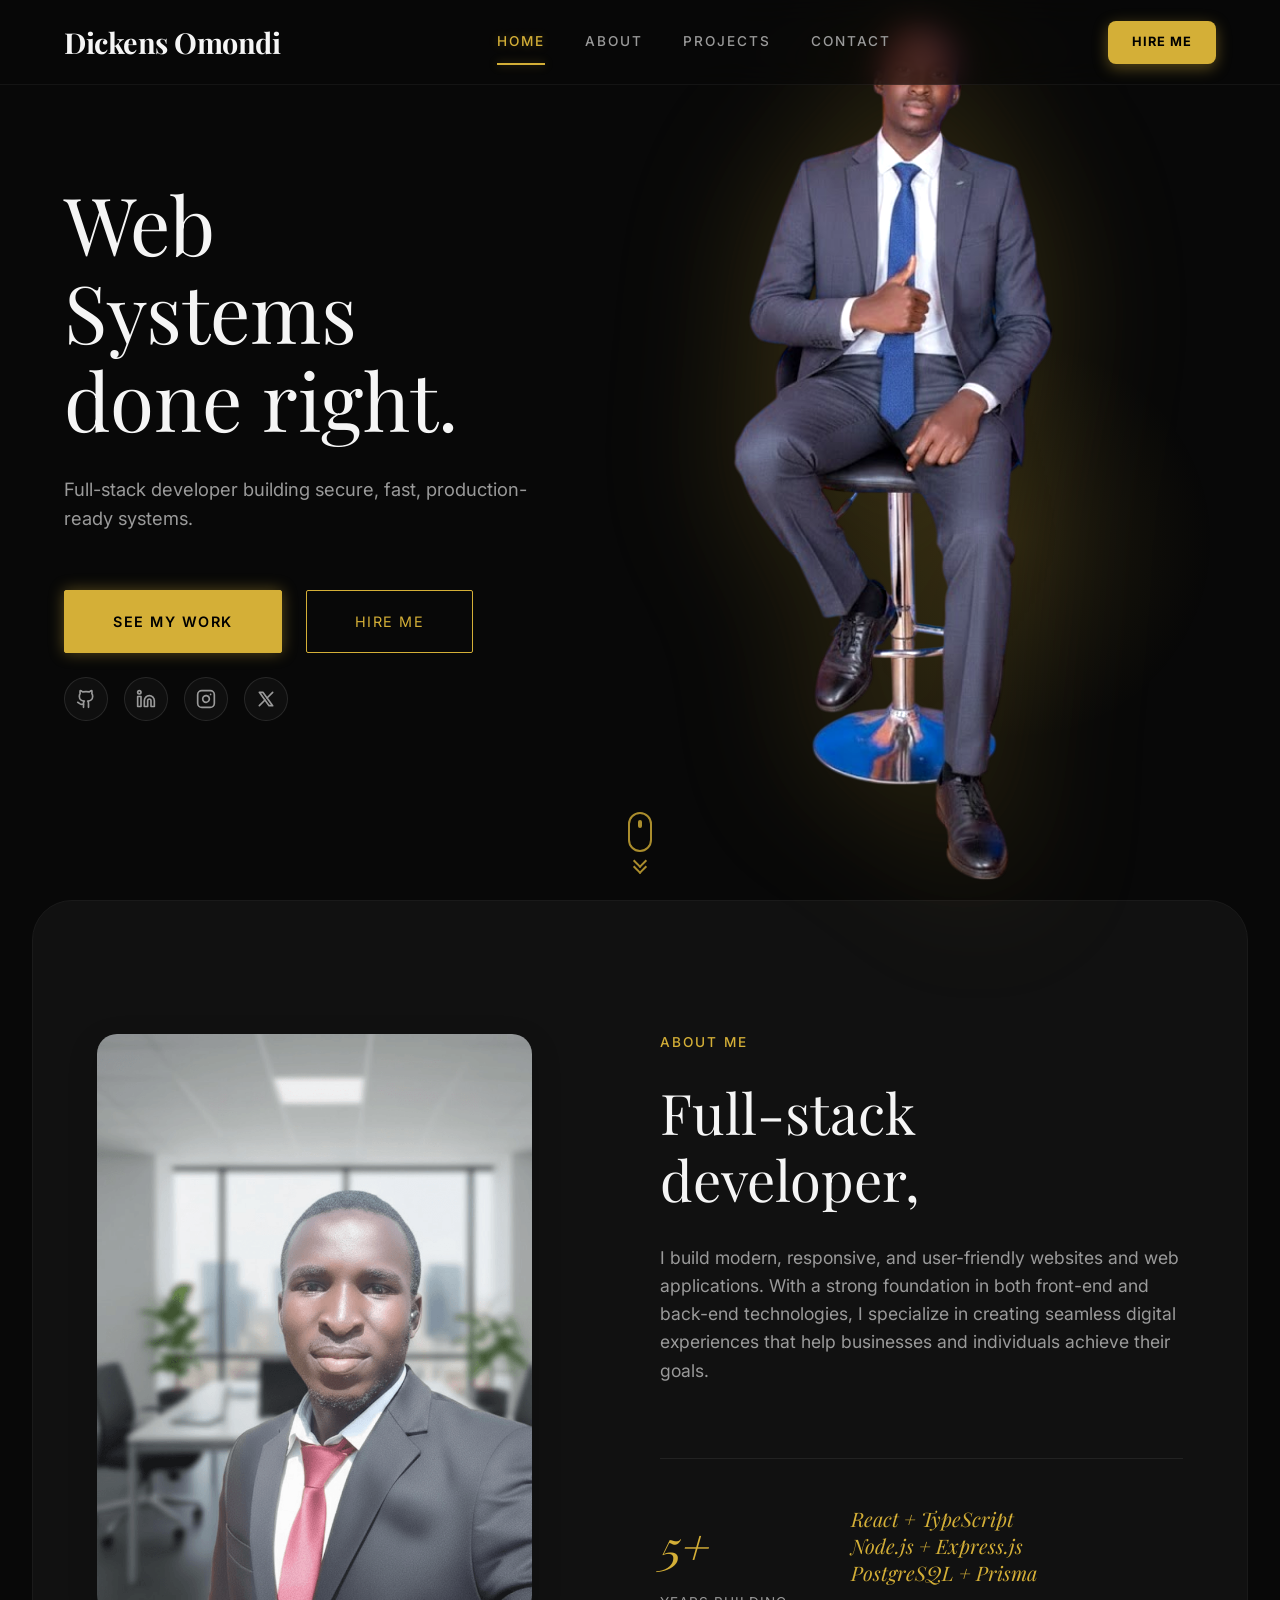
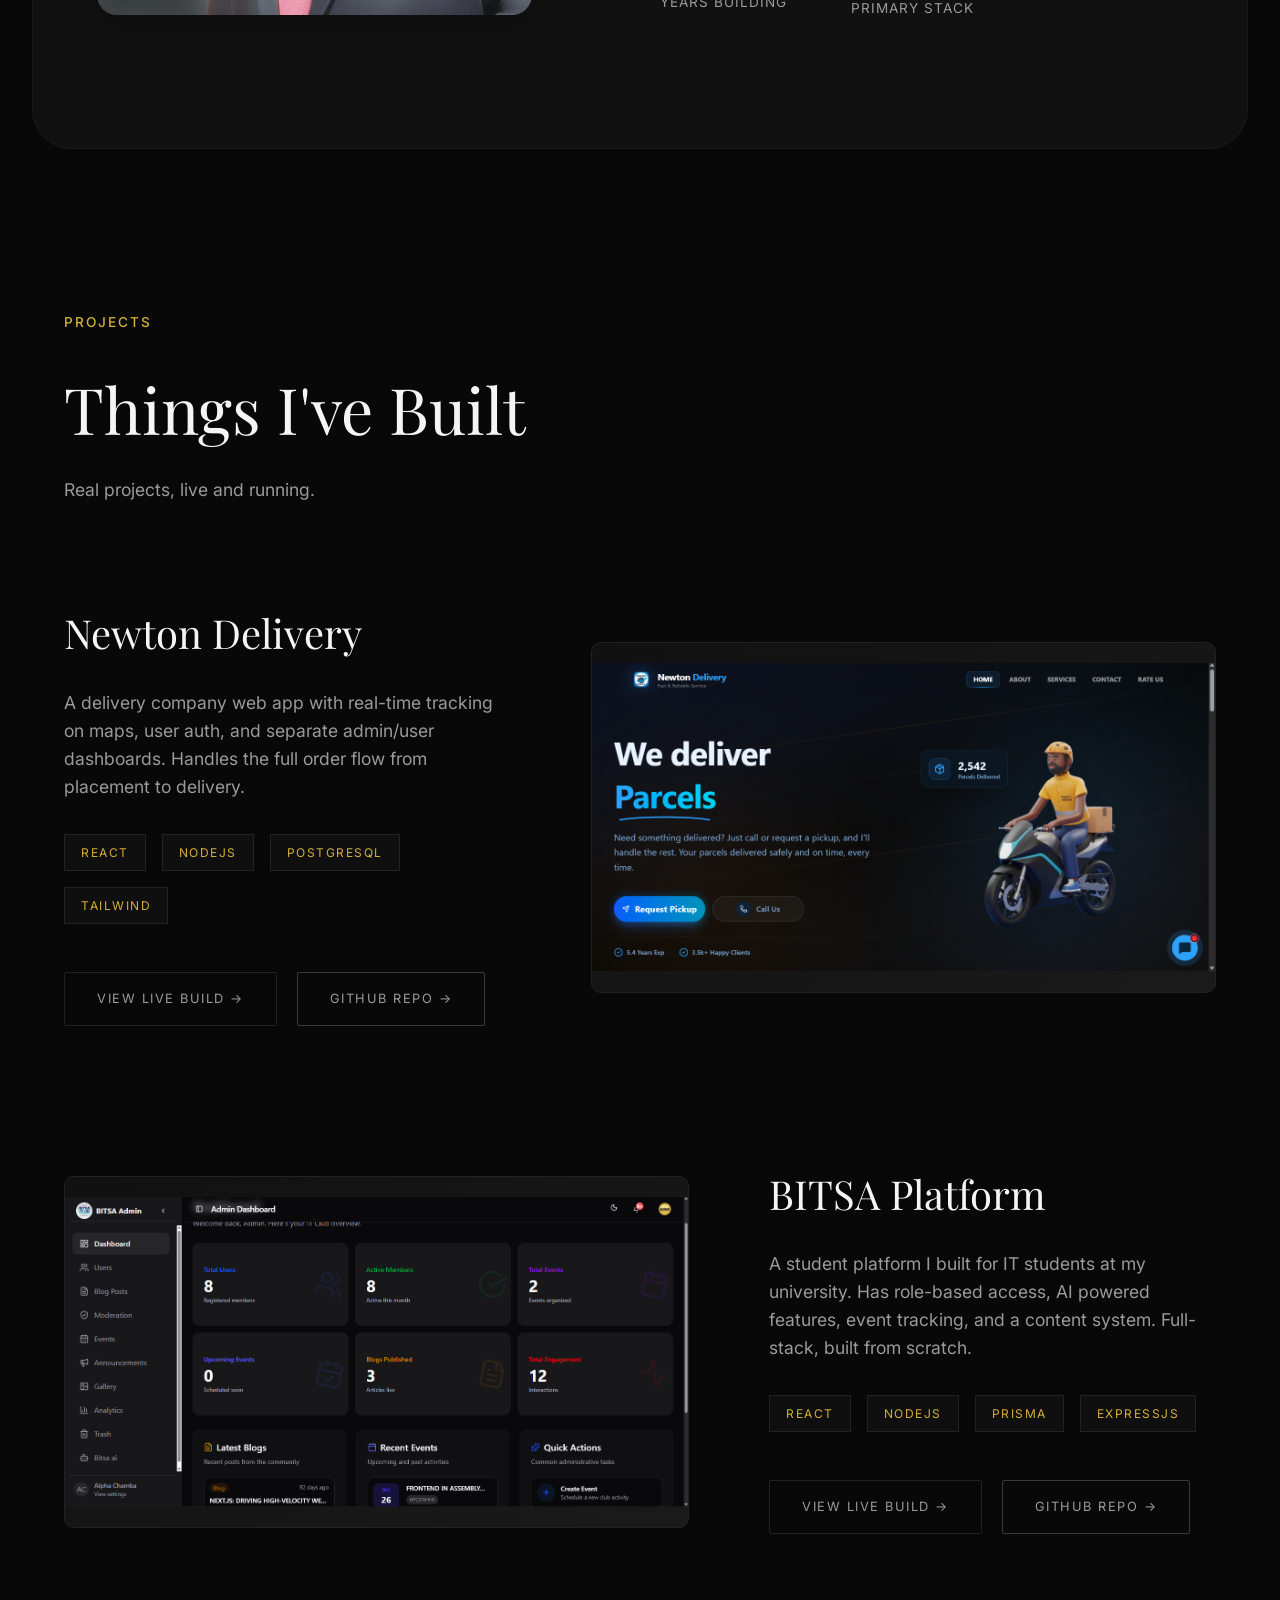
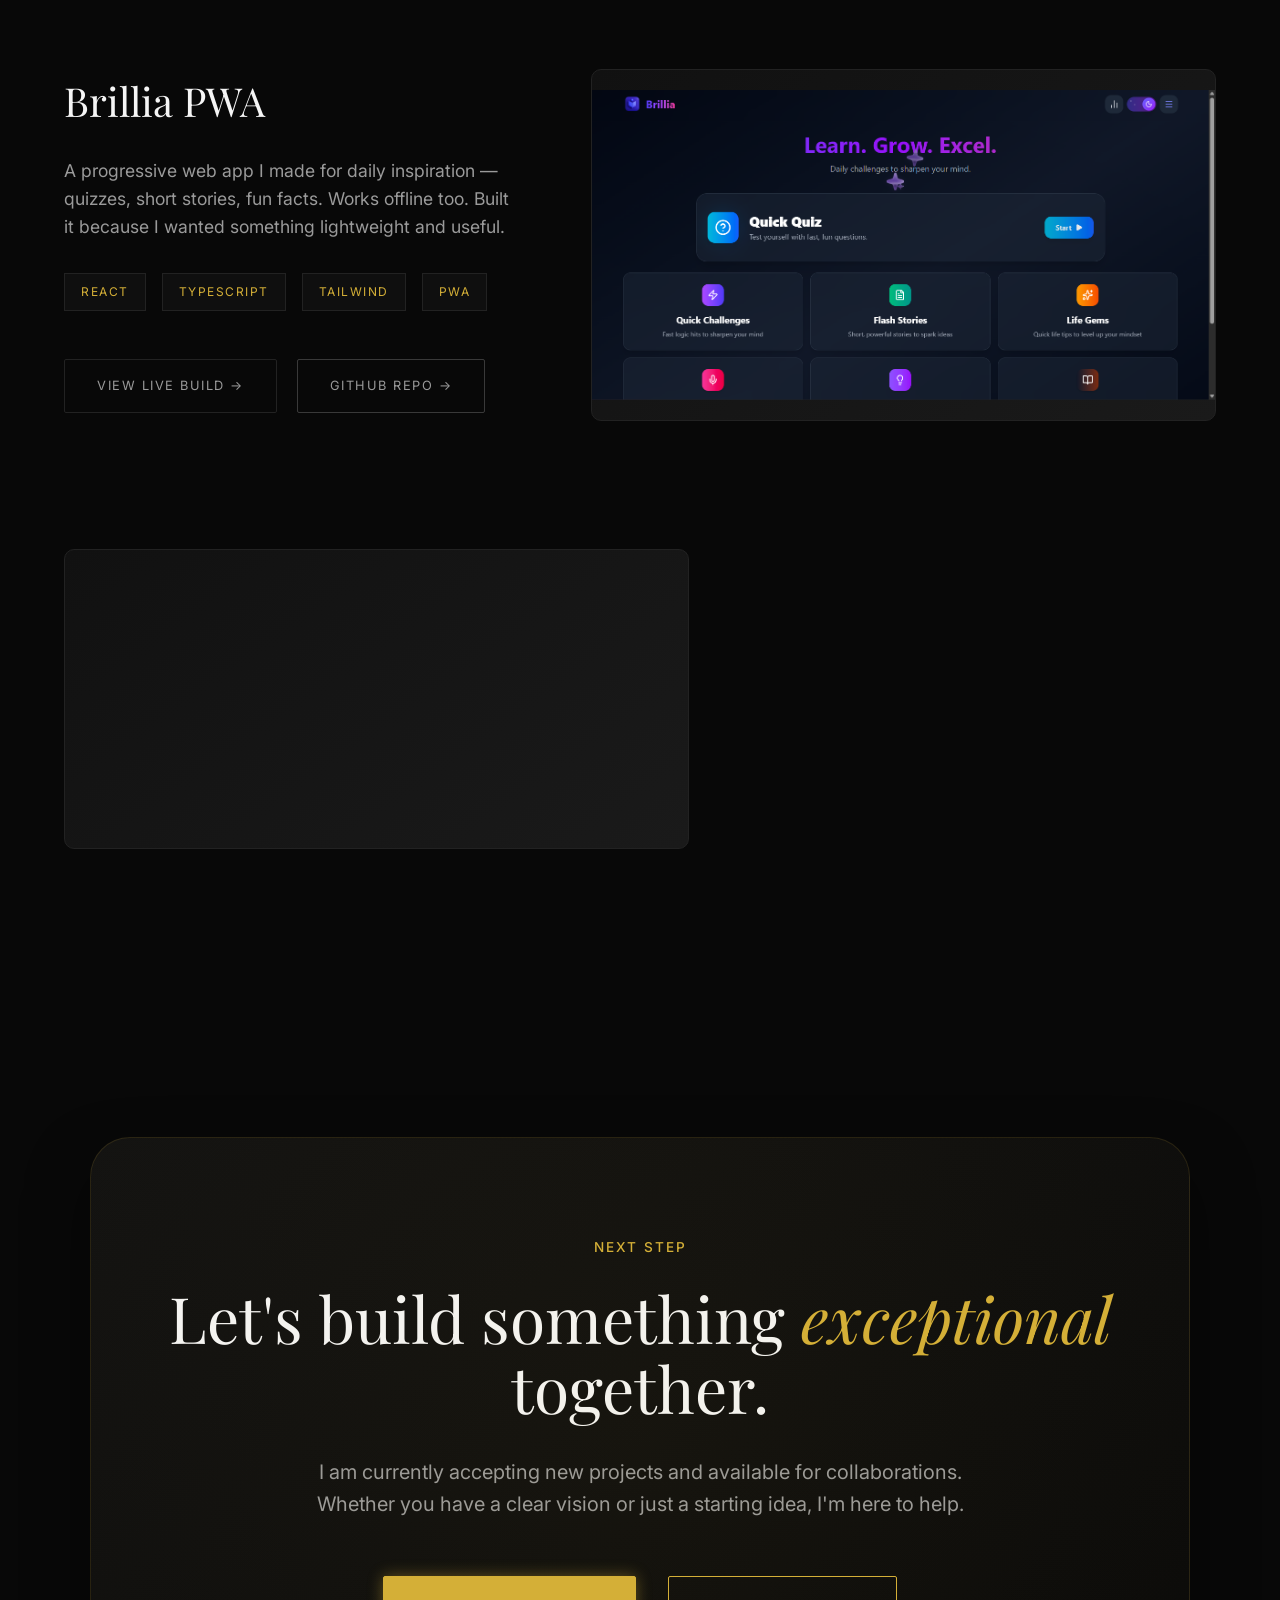
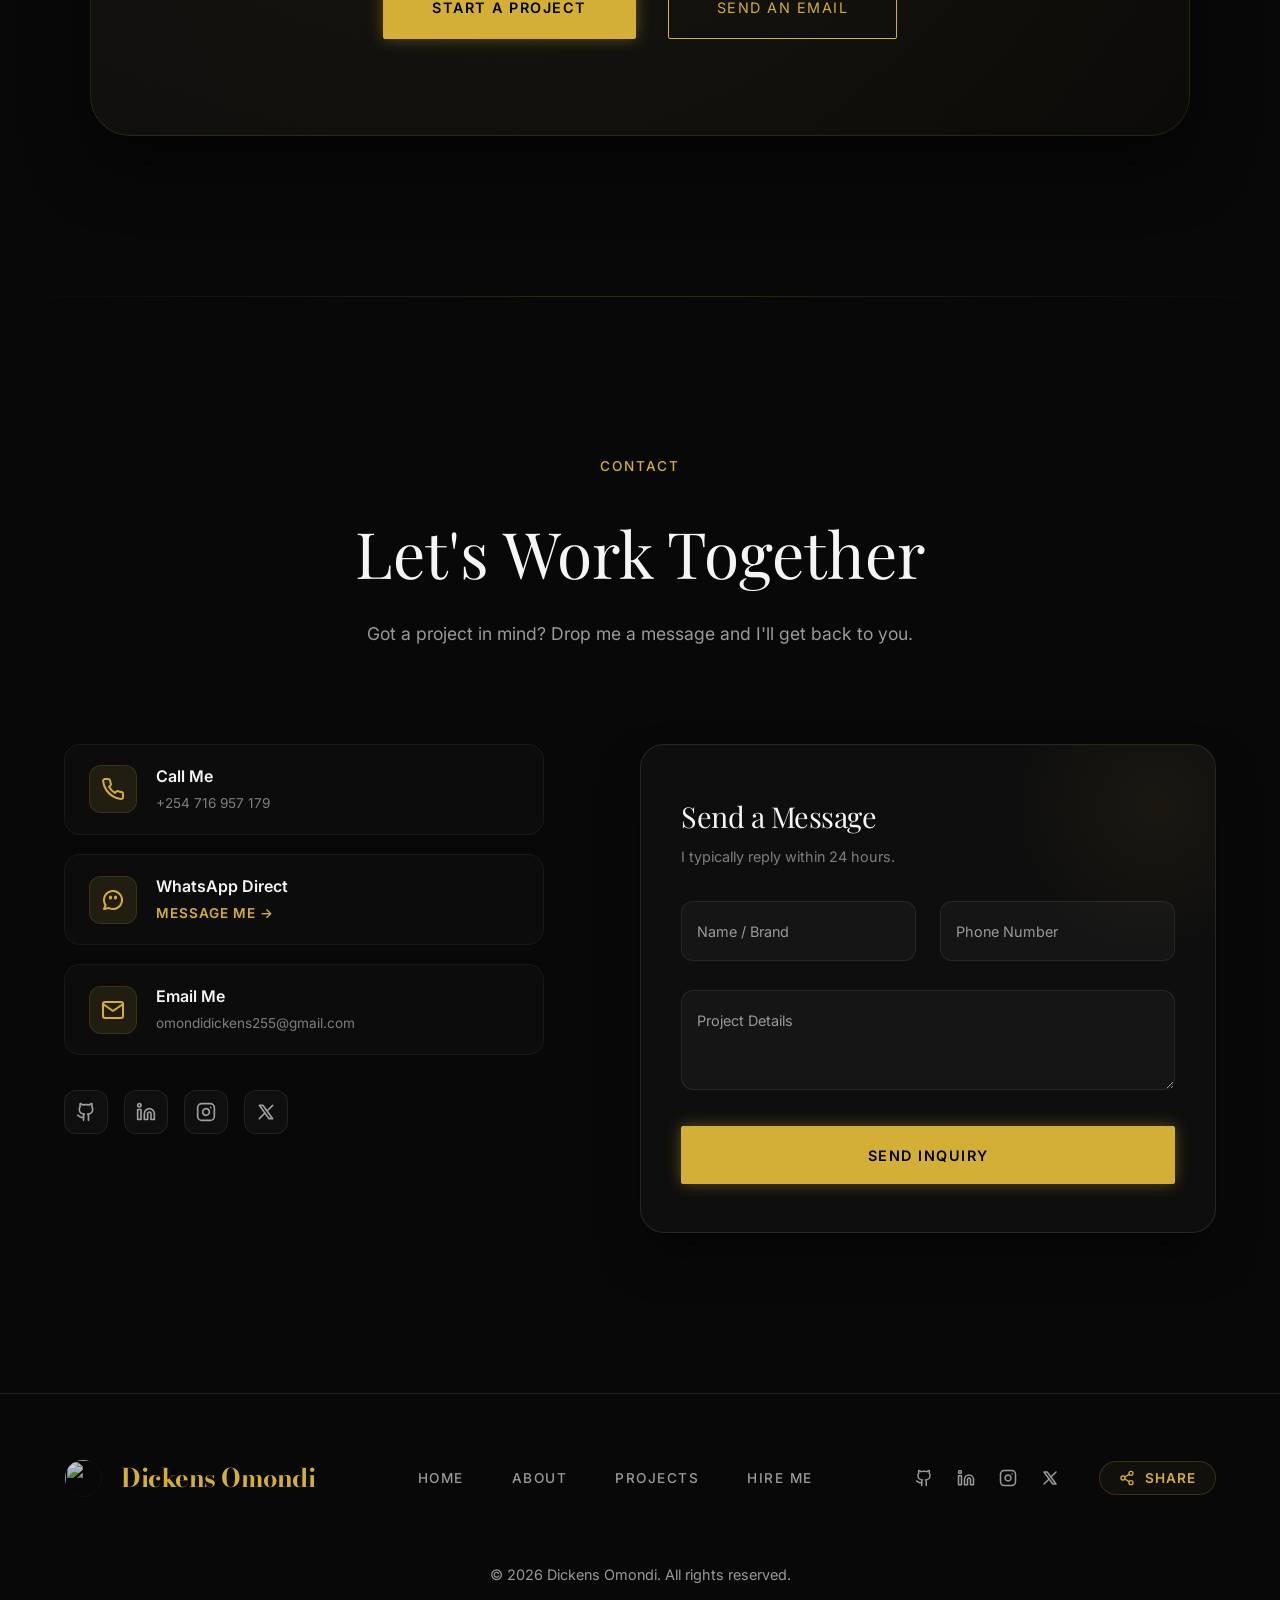
==== index.html @ 7a926ff2 "feat: add loading state and configurable duration to toast notification system" ====
<!doctype html>
<html lang="en">
  <head>
    <meta charset="UTF-8" />
    <link rel="icon" type="image/png" href="images/logo.png" />
    <meta name="theme-color" content="#D4AF37" />
    <meta name="apple-mobile-web-app-status-bar-style" content="#D4AF37" />
    <meta name="viewport" content="width=device-width, initial-scale=1.0" />
    <title>Dickens Omondi | Web Developer</title>

    <!-- Favicon -->
    <link rel="icon" href="images/logo.png" sizes="32x32" type="image/png" />
    <link rel="icon" href="images/logo.png" sizes="16x16" type="image/png" />

    <!-- Apple Touch Icon -->
    <link rel="apple-touch-icon" href="images/logo.png" />

    <!-- Open Graph (Facebook, LinkedIn, etc.) -->
    <meta property="og:title" content="Dickens Omondi – Full-Stack Developer" />
    <meta
      property="og:description"
      content="Building fast, scalable web apps and e-commerce platforms."
    />
    <meta
      property="og:image"
      content="https://dikie.vercel.app/images/logo.png"
    />
    <meta property="og:type" content="website" />
    <meta property="og:url" content="https://dikie.vercel.app/" />

    <!-- Twitter Card -->
    <meta name="twitter:card" content="summary_large_image" />
    <meta
      name="twitter:title"
      content="Dickens Omondi – Full-Stack Developer"
    />
    <meta
      name="twitter:description"
      content="Building fast, scalable web apps and e-commerce platforms."
    />
    <meta
      name="twitter:image"
      content="https://dikie.vercel.app/images/logo.png"
    />

    <!-- Premium Fonts -->
    <link rel="preconnect" href="https://fonts.googleapis.com" />
    <link rel="preconnect" href="https://fonts.gstatic.com" crossorigin />
    <link
      href="https://fonts.googleapis.com/css2?family=Inter:wght@300;400;500;600&family=Playfair+Display:ital,wght@0,400;0,600;0,700;1,400&family=Bodoni+Moda:ital,wght@0,400;0,700;1,400&display=swap"
      rel="stylesheet"
    />

    <link rel="stylesheet" href="styles.css" />
  </head>

  <body>
    <header class="header fade-in">
      <a href="#home" class="logo">Dickens Omondi</a>

      <nav class="navbar">
        <a href="#home" class="active">Home</a>
        <a href="#about">About</a>
        <a href="#works">Projects</a>

        <a href="#contact">Contact</a>
      </nav>

      <div class="header-actions">
        <a href="#contact" class="btn-nav">Hire Me</a>
        <div id="menu-icon" class="menu-icon">
          <span></span>
          <span></span>
        </div>
      </div>
    </header>

    <section class="home" id="home">
      <div class="home-content">
        <!-- <p class="subtitle fade-in">Dickens Omondi</p> -->
        <h1 class="fade-in delay-1">
          Web <br />
          Systems done right.
        </h1>
        <p class="description fade-in delay-2">
          Full-stack developer building secure, fast, production-ready systems.
        </p>
        <div class="btn-group fade-in delay-3">
          <a href="#works" class="btn btn-primary">See My Work</a>
          <a href="#contact" class="btn btn-outline">Hire Me</a>
        </div>

        <div class="social-links-hero fade-in delay-3">
          <a target="_blank" href="https://github.com/dikie001" aria-label="GitHub">
            <svg width="20" height="20" viewBox="0 0 24 24" fill="none" stroke="currentColor" stroke-width="2" stroke-linecap="round" stroke-linejoin="round"><path d="M15 22v-4a4.8 4.8 0 0 0-1-3.5c3 0 6-2 6-5.5.08-1.25-.27-2.48-1-3.5.28-1.15.28-2.35 0-3.5 0 0-1 0-3 1.5-2.64-.5-5.36-.5-8 0C6 2 5 2 5 2c-.3 1.15-.3 2.35 0 3.5A5.403 5.403 0 0 0 4 9c0 3.5 3 5.5 6 5.5-.39.49-.68 1.05-.85 1.65-.17.6-.22 1.23-.15 1.85v4"/><path d="M9 18c-4.51 2-5-2-7-2"/></svg>
          </a>
          <a target="_blank" href="https://www.linkedin.com/in/dickens-omondi-3a286b261" aria-label="LinkedIn">
            <svg width="20" height="20" viewBox="0 0 24 24" fill="none" stroke="currentColor" stroke-width="2" stroke-linecap="round" stroke-linejoin="round"><path d="M16 8a6 6 0 0 1 6 6v7h-4v-7a2 2 0 0 0-2-2 2 2 0 0 0-2 2v7h-4v-7a6 6 0 0 1 6-6z"/><rect width="4" height="12" x="2" y="9"/><circle cx="4" cy="4" r="2"/></svg>
          </a>
          <a target="_blank" href="https://www.instagram.com/dikie.255?igsh=YzljYTk1ODg3Zg==" aria-label="Instagram">
            <svg width="20" height="20" viewBox="0 0 24 24" fill="none" stroke="currentColor" stroke-width="2" stroke-linecap="round" stroke-linejoin="round"><rect width="20" height="20" x="2" y="2" rx="5" ry="5"/><path d="M16 11.37A4 4 0 1 1 12.63 8 4 4 0 0 1 16 11.37z"/><line x1="17.5" x2="17.51" y1="6.5" y2="6.5"/></svg>
          </a>
          <a target="_blank" href="https://x.com/Dickens1457?s=09" aria-label="Twitter">
            <svg width="20" height="20" viewBox="0 0 24 24" fill="none" stroke="currentColor" stroke-width="2" stroke-linecap="round" stroke-linejoin="round"><path d="M4 4l11.733 16h4.267l-11.733-16z"/><path d="M4 20l6.768-6.768m2.46-2.46L20 4"/></svg>
          </a>
        </div>
      </div>
      <div class="home-img fade-in delay-2">
        <img src="images/me.png" alt="Dickens Omondi" />
      </div>
      <div class="scroll-indicator" onclick="document.getElementById('about').scrollIntoView({behavior: 'smooth'})">
        <div class="mouse">
          <div class="wheel"></div>
        </div>
        <div class="arrows">
          <span></span>
          <span></span>
        </div>
      </div>
    </section>

    <section class="about" id="about">
      <div class="about-grid">
        <div class="about-img fade-in">
          <img src="images/me2.png" alt="Setup" />
        </div>
        <div class="about-content">
          <span class="section-tag fade-in">About Me</span>
          <h2 class="fade-in delay-1">Full-stack developer,</h2>
          <p class="fade-in delay-2">
            I build modern, responsive, and user-friendly websites and web
            applications. With a strong foundation in both front-end and
            back-end technologies, I specialize in creating seamless digital
            experiences that help businesses and individuals achieve their
            goals.
          </p>
          <br />
          <!-- <p class="fade-in delay-2">I care about writing clean code, making things look good, and building sites
                    that load fast. Whether it's a simple landing page or a full e-commerce store, I'll make sure it
                    works well on every device.</p> -->
          <div class="stats fade-in delay-3">
            <div class="stat-item">
              <h4>5+</h4>
              <p>Years Building</p>
            </div>
            <div class="stat-item">
              <div class="stack-display">
                <span>React + TypeScript</span>
                <span>Node.js + Express.js</span>
                <span>PostgreSQL + Prisma</span>
              </div>
              <p>Primary Stack</p>
            </div>
          </div>
        </div>
      </div>
    </section>

    <section class="works" id="works">
      <div class="section-header fade-in">
        <span class="section-tag">Projects</span>
        <h2>Things I've Built</h2>
        <p>Real projects, live and running.</p>
      </div>
      <div class="works-container" id="projects-container">
        <!-- Project 3 -->
        <div class="work-card reverse fade-in appear">
          <div class="img-placeholder">
            <a
              href="https://newton-delivery-company.vercel.app/"
              target="_blank"
            >
              <img
                src="images/newton_dashboard.png"
                alt="Newton Delivery Company"
                style="width: 100%; height: 100%; object-fit: contain"
              />
            </a>
          </div>
          <div class="work-info">
            <h3>Newton Delivery</h3>
            <p>
              A delivery company web app with real-time tracking on maps, user
              auth, and separate admin/user dashboards. Handles the full order
              flow from placement to delivery.
            </p>
            <div class="tags">
              <span>React</span>
              <span>NodeJS</span>
              <span>PostgreSQL</span>
              <span>Tailwind</span>
            </div>
            <a
              href="https://newton-delivery-company.vercel.app/"
              target="_blank"
              class="btn btn-outline-small"
              >View Live Build &rarr;</a
            >
            <a
              href="https://github.com/dikie001/newton-delivery-company"
              target="_blank"
              class="btn btn-outline-small"
              style="margin-left: 1rem; border-color: rgba(255, 255, 255, 0.2)"
              >GitHub Repo &rarr;</a
            >
          </div>
        </div>
        <!-- Project 1 -->
        <div class="work-card fade-in appear">
          <div class="img-placeholder">
            <a href="https://bitsa-ueab.vercel.app" target="_blank">
              <img
                src="images/bitsa_dashboard.png"
                alt="BITSA Platform"
                style="width: 100%; height: 100%; object-fit: contain"
              />
            </a>
          </div>
          <div class="work-info">
            <h3>BITSA Platform</h3>
            <p>
              A student platform I built for IT students at my university. Has
              role-based access, AI powered features, event tracking, and a
              content system. Full-stack, built from scratch.
            </p>
            <div class="tags">
              <span>React</span>
              <span>NodeJS</span>
              <span>Prisma</span>
              <span>ExpressJS</span>
            </div>
            <a
              href="https://bitsa-ueab.vercel.app"
              target="_blank"
              class="btn btn-outline-small"
              >View Live Build &rarr;</a
            >
            <a
              href="https://github.com/dikie001/bitsa"
              target="_blank"
              class="btn btn-outline-small"
              style="margin-left: 1rem; border-color: rgba(255, 255, 255, 0.2)"
              >GitHub Repo &rarr;</a
            >
          </div>
        </div>

        <!-- Project 2 -->
        <div class="work-card reverse fade-in appear">
          <div class="img-placeholder">
            <a href="https://brillia-six.vercel.app" target="_blank">
              <img
                src="images/brillia_dashboard.png"
                alt="Brillia PWA App"
                style="width: 100%; height: 100%; object-fit: contain"
              />
            </a>
          </div>
          <div class="work-info">
            <h3>Brillia PWA</h3>
            <p>
              A progressive web app I made for daily inspiration — quizzes,
              short stories, fun facts. Works offline too. Built it because I
              wanted something lightweight and useful.
            </p>
            <div class="tags">
              <span>React</span>
              <span>TypeScript</span>
              <span>Tailwind</span>
              <span>PWA</span>
            </div>
            <a
              href="https://brillia-six.vercel.app"
              target="_blank"
              class="btn btn-outline-small"
              >View Live Build &rarr;</a
            >
            <a
              href="https://github.com/dikie001/Brillia"
              target="_blank"
              class="btn btn-outline-small"
              style="margin-left: 1rem; border-color: rgba(255, 255, 255, 0.2)"
              >GitHub Repo &rarr;</a
            >
          </div>
        </div>

        <!-- Additional dynamic projects will be appended here -->
        <div id="dynamic-projects-container">
          <div class="work-card fade-in appear">
            <div class="img-placeholder skeleton" style="height: 300px;"></div>
            <div class="work-info">
              <div class="skeleton skeleton-text" style="width: 200px; height: 2rem;"></div>
              <div class="skeleton skeleton-text" style="width: 100%; height: 1rem; margin-top: 1rem;"></div>
              <div class="skeleton skeleton-text" style="width: 90%; height: 1rem;"></div>
              <div class="tags" style="margin-top: 1.5rem;">
                <div class="skeleton" style="width: 60px; height: 24px; border-radius: 12px; display: inline-block;"></div>
                <div class="skeleton" style="width: 80px; height: 24px; border-radius: 12px; display: inline-block; margin-left: 0.5rem;"></div>
              </div>
            </div>
          </div>
        </div>
      </div>
    </section>

    <!-- Firebase Integration Script -->
    <script type="module">
      import { db } from "./firebase-config.js";
      import {
        collection,
        getDocs,
        getDoc,
        query,
        orderBy,
        addDoc,
        doc,
        setDoc,
        serverTimestamp,
        increment
      } from "https://www.gstatic.com/firebasejs/10.8.0/firebase-firestore.js";

      // --- TRACKING LOGIC ---
      async function trackVisit() {
        try {
          // Only track on the home page as requested
          const path = window.location.pathname;
          const isHomePage = path === "/" || path === "/index.html" || path === "";
                             
          if (!isHomePage) return;

          const referrer = document.referrer || "Direct";
          const source = referrer.includes("facebook.com") ? "Facebook" : 
                         referrer.includes("t.co") || referrer.includes("twitter.com") ? "Twitter" :
                         referrer.includes("linkedin.com") ? "LinkedIn" :
                         referrer.includes("instagram.com") ? "Instagram" : "Other/Direct";

          let ip = "";
          let locData = {};

          // Multiple IP services for robustness
          const ipServices = [
            "https://ipapi.co/json/",
            "https://api.ipify.org?format=json",
            "https://ipinfo.io/json"
          ];

          for (const service of ipServices) {
            try {
              const resp = await fetch(service);
              if (resp.ok) {
                const data = await resp.json();
                ip = data.ip || data.query || data.ip_address;
                if (ip) {
                  locData = data;
                  break;
                }
              }
            } catch (e) {}
          }

          if (!ip) {
            console.error("Could not determine IP address. Tracking aborted.");
            return;
          }

          const visitorRef = doc(db, "visitors", ip.replace(/\./g, '_')); 
          
          // Log to unique visitors collection only (no page-level tracking)
          await setDoc(visitorRef, {
            ip: ip,
            lastVisit: serverTimestamp(),
            visitCount: increment(1),
            referrer: referrer,
            source: source,
            country: locData.country_name || locData.country || "Unknown",
            city: locData.city || "Unknown",
            region: locData.region || "Unknown",
            org: locData.org || "Unknown",
            userAgent: navigator.userAgent
          }, { merge: true });

          console.log("Visitor tracking updated.");
        } catch (error) {
          console.error("Tracking failed:", error);
        }
      }

      async function loadExtraProjects() {
        const container = document.getElementById("dynamic-projects-container");
        try {
          const q = query(
            collection(db, "projects"),
            orderBy("createdAt", "desc"),
          );
          const querySnapshot = await getDocs(q);

          const originalTitles = [
            "Newton Delivery",
            "BITSA Platform",
            "Brillia PWA",
          ];

          let index = 1;
          let hasExtra = false;

          querySnapshot.forEach((doc) => {
            const project = doc.data();
            if (originalTitles.includes(project.title)) return;

            if (!hasExtra) {
              container.innerHTML = "";
              hasExtra = true;
            }

            const isReverse = index % 2 === 0;

            const card = document.createElement("div");
            card.className = `work-card ${isReverse ? "reverse" : ""} fade-in appear`;
            card.innerHTML = `
                        <div class="img-placeholder">
                            <a href="${project.liveLink || "#"}" target="_blank">
                                <img src="${project.image}" alt="${project.title}" style="width: 100%; height: 100%; object-fit: contain;">
                            </a>
                        </div>
                        <div class="work-info">
                            <h3>${project.title}</h3>
                            <p>${project.description}</p>
                            <div class="tags">
                                ${project.tags.map((tag) => `<span>${tag}</span>`).join("")}
                            </div>
                            ${project.liveLink ? `<a href="${project.liveLink}" target="_blank" class="btn btn-outline-small">View Live Build &rarr;</a>` : ""}
                            ${project.githubLink ? `<a href="${project.githubLink}" target="_blank" class="btn btn-outline-small" style="margin-left: 1rem; border-color: rgba(255,255,255,0.2);">GitHub Repo &rarr;</a>` : ""}
                        </div>
                    `;
            container.appendChild(card);
            index++;
          });

          if (!hasExtra) container.innerHTML = "";
        } catch (error) {
          console.error("Error loading extra projects:", error);
          container.innerHTML = "";
        }
      }

      async function applySiteSettings() {
        try {
          const siteDoc = await getDoc(doc(db, 'config', 'site'));
          if (siteDoc.exists()) {
            const data = siteDoc.data();
            
            if (data.title) {
                document.title = data.title;
                const ogTitle = document.querySelector('meta[property="og:title"]');
                if (ogTitle) ogTitle.content = data.title;
            }
            if (data.description) {
                const metaDesc = document.querySelector('meta[name="description"]');
                if (metaDesc) metaDesc.content = data.description;
                const ogDesc = document.querySelector('meta[property="og:description"]');
                if (ogDesc) ogDesc.content = data.description;
            }

            if (data.phone) {
                const phoneLinks = document.querySelectorAll('a[href^="tel:"], a[href^="https://wa.me/"]');
                phoneLinks.forEach(link => {
                    if (link.href.startsWith('tel:')) link.href = `tel:${data.phone}`;
                    if (link.href.startsWith('https://wa.me/')) link.href = `https://wa.me/${data.phone.replace(/\+/g, '')}`;
                    const p = link.querySelector('p');
                    if (p && !p.classList.contains('inline-link')) p.textContent = data.phone;
                });
            }

            if (data.email) {
                const emailLinks = document.querySelectorAll('a[href^="mailto:"]');
                emailLinks.forEach(link => {
                    link.href = `mailto:${data.email}`;
                    const p = link.querySelector('p');
                    if (p) p.textContent = data.email;
                });
            }

            if (data.github) document.querySelectorAll('a[aria-label="GitHub"], a.logo[href*="github.com"]').forEach(a => a.href = data.github);
            if (data.linkedin) document.querySelectorAll('a[aria-label="LinkedIn"]').forEach(a => a.href = data.linkedin);
            if (data.instagram) document.querySelectorAll('a[aria-label="Instagram"]').forEach(a => a.href = data.instagram);
            if (data.twitter) document.querySelectorAll('a[aria-label="Twitter"]').forEach(a => a.href = data.twitter);
          }
        } catch (e) {
          console.error("Error applying site settings:", e);
        }
      }

      document.addEventListener("DOMContentLoaded", () => {
        applySiteSettings();
        loadExtraProjects();
        trackVisit();
      });
    </script>

    <section class="cta-section" id="cta">
      <div class="cta-container fade-in">
        <div class="cta-content">
          <span class="section-tag">Next Step</span>
          <h2>Let's build something <span class="italic-accent">exceptional</span> together.</h2>
          <p>I am currently accepting new projects and available for collaborations. Whether you have a clear vision or just a starting idea, I'm here to help.</p>
          <div class="cta-actions">
            <a href="#contact" class="btn btn-primary">Start a Project</a>
            <a href="mailto:omondidickens255@gmail.com" class="btn btn-outline">Send an Email</a>
          </div>
        </div>
      </div>
    </section>

    <section class="contact" id="contact">
      <div class="section-header text-center fade-in">
        <span class="section-tag">Contact</span>
        <h2>Let's Work Together</h2>
        <p>
          Got a project in mind? Drop me a message and I'll get back to you.
        </p>
      </div>

      <div class="contact-wrapper">
        <div class="contact-info fade-in delay-1">
          <a href="tel:+254716957179" class="contact-card">
            <div class="icon-box">
              <svg width="24" height="24" viewBox="0 0 24 24" fill="none" stroke="currentColor" stroke-width="2" stroke-linecap="round" stroke-linejoin="round" class="contact-icon"><path d="M22 16.92v3a2 2 0 0 1-2.18 2 19.79 19.79 0 0 1-8.63-3.07 19.5 19.5 0 0 1-6-6 19.79 19.79 0 0 1-3.07-8.67A2 2 0 0 1 4.11 2h3a2 2 0 0 1 2 1.72 12.84 12.84 0 0 0 .7 2.81 2 2 0 0 1-.45 2.11L8.09 9.91a16 16 0 0 0 6 6l1.27-1.27a2 2 0 0 1 2.11-.45 12.84 12.84 0 0 0 2.81.7A2 2 0 0 1 22 16.92z"/></svg>
            </div>
            <div>
              <h3>Call Me</h3>
              <p>+254 716 957 179</p>
            </div>
          </a>

          <a href="https://wa.me/254716957179" target="_blank" class="contact-card">
            <div class="icon-box">
              <svg width="24" height="24" viewBox="0 0 24 24" fill="none" stroke="currentColor" stroke-width="2" stroke-linecap="round" stroke-linejoin="round" class="contact-icon"><path d="M3 21l1.65-3.8a9 9 0 1 1 3.4 2.9L3 21"/><path d="M9 10a.5.5 0 0 0 1 0V9a.5.5 0 0 0-1 0v1Z"/><path d="M14 10a.5.5 0 0 0 1 0V9a.5.5 0 0 0-1 0v1Z"/></svg>
            </div>
            <div>
              <h3>WhatsApp Direct</h3>
              <p class="inline-link">Message me &rarr;</p>
            </div>
          </a>

          <a href="mailto:omondidickens255@gmail.com" class="contact-card">
            <div class="icon-box">
              <svg width="24" height="24" viewBox="0 0 24 24" fill="none" stroke="currentColor" stroke-width="2" stroke-linecap="round" stroke-linejoin="round" class="contact-icon"><path d="M4 4h16c1.1 0 2 .9 2 2v12c0 1.1-.9 2-2 2H4c-1.1 0-2-.9-2-2V6c0-1.1.9-2 2-2z"/><polyline points="22,6 12,13 2,6"/></svg>
            </div>
            <div>
              <h3>Email Me</h3>
              <p>omondidickens255@gmail.com</p>
            </div>
          </a>

          <div class="social-grid">
            <a href="https://github.com/dikie001" target="_blank" class="social-icon" aria-label="GitHub">
              <svg width="20" height="20" viewBox="0 0 24 24" fill="none" stroke="currentColor" stroke-width="2" stroke-linecap="round" stroke-linejoin="round"><path d="M15 22v-4a4.8 4.8 0 0 0-1-3.5c3 0 6-2 6-5.5.08-1.25-.27-2.48-1-3.5.28-1.15.28-2.35 0-3.5 0 0-1 0-3 1.5-2.64-.5-5.36-.5-8 0C6 2 5 2 5 2c-.3 1.15-.3 2.35 0 3.5A5.403 5.403 0 0 0 4 9c0 3.5 3 5.5 6 5.5-.39.49-.68 1.05-.85 1.65-.17.6-.22 1.23-.15 1.85v4"/><path d="M9 18c-4.51 2-5-2-7-2"/></svg>
            </a>
            <a href="https://www.linkedin.com/in/dickens-omondi-3a286b261" target="_blank" class="social-icon" aria-label="LinkedIn">
              <svg width="20" height="20" viewBox="0 0 24 24" fill="none" stroke="currentColor" stroke-width="2" stroke-linecap="round" stroke-linejoin="round"><path d="M16 8a6 6 0 0 1 6 6v7h-4v-7a2 2 0 0 0-2-2 2 2 0 0 0-2 2v7h-4v-7a6 6 0 0 1 6-6z"/><rect width="4" height="12" x="2" y="9"/><circle cx="4" cy="4" r="2"/></svg>
            </a>
            <a href="https://www.instagram.com/dikie.255?igsh=YzljYTk1ODg3Zg==" target="_blank" class="social-icon" aria-label="Instagram">
              <svg width="20" height="20" viewBox="0 0 24 24" fill="none" stroke="currentColor" stroke-width="2" stroke-linecap="round" stroke-linejoin="round"><rect width="20" height="20" x="2" y="2" rx="5" ry="5"/><path d="M16 11.37A4 4 0 1 1 12.63 8 4 4 0 0 1 16 11.37z"/><line x1="17.5" x2="17.51" y1="6.5" y2="6.5"/></svg>
            </a>
            <a href="https://x.com/Dickens1457?s=09" target="_blank" class="social-icon" aria-label="Twitter">
              <svg width="20" height="20" viewBox="0 0 24 24" fill="none" stroke="currentColor" stroke-width="2" stroke-linecap="round" stroke-linejoin="round"><path d="M4 4l11.733 16h4.267l-11.733-16z"/><path d="M4 20l6.768-6.768m2.46-2.46L20 4"/></svg>
            </a>
          </div>

        </div>

        <div class="contact-form-container fade-in delay-2">
          <form id="contact-form" class="contact-form">
            <h3>Send a Message</h3>
            <p class="form-subtitle">I typically reply within 24 hours.</p>
            <div class="input-row">
              <div class="input-group">
                <input
                  type="text"
                  id="name"
                  name="name"
                  required
                  placeholder=" "
                />
                <label for="name">Name / Brand</label>
              </div>
              <div class="input-group">
                <input
                  type="tel"
                  id="phone"
                  name="phone"
                  required
                  placeholder=" "
                  pattern="^\+?[0-9]{10,15}$"
                  title="Please enter a valid phone number (e.g., +254712345678)"
                />
                <label for="phone">Phone Number</label>
              </div>
            </div>
            <div class="input-group">
              <textarea
                name="message"
                id="message"
                rows="3"
                required
                placeholder=" "
              ></textarea>
              <label for="message">Project Details</label>
            </div>
            <button type="submit" class="btn btn-primary w-100" id="submit-btn">
              <span class="btn-text">Send Inquiry</span>
              <span class="loader hidden"></span>
            </button>
          </form>
        </div>
      </div>
    </section>



    <!-- Firebase Contact Logic -->
    <script type="module">
      import { db } from "./firebase-config.js";
      import {
        collection,
        addDoc,
      } from "https://www.gstatic.com/firebasejs/10.8.0/firebase-firestore.js";

      const contactForm = document.getElementById("contact-form");
      const submitBtn = document.getElementById("submit-btn");
      const btnText = submitBtn.querySelector(".btn-text");
      const loader = submitBtn.querySelector(".loader");

      // Toast Notification System
      function showToast(title, message, type = 'success', duration = 5000) {
        let container = document.querySelector('.toast-container');
        if (!container) {
          container = document.createElement('div');
          container.className = 'toast-container';
          document.body.appendChild(container);
        }

        const toast = document.createElement('div');
        toast.className = `toast ${type}`;
        
        let iconHtml = '';
        if (type === 'loading') {
          iconHtml = '<div class="toast-spinner"></div>';
        } else {
          const icon = type === 'success' 
            ? '<svg width="24" height="24" viewBox="0 0 24 24" fill="none" stroke="currentColor" stroke-width="2" stroke-linecap="round" stroke-linejoin="round"><polyline points="20 6 9 17 4 12"></polyline></svg>'
            : '<svg width="24" height="24" viewBox="0 0 24 24" fill="none" stroke="currentColor" stroke-width="2" stroke-linecap="round" stroke-linejoin="round"><circle cx="12" cy="12" r="10"></circle><line x1="12" y1="8" x2="12" y2="12"></line><line x1="12" y1="16" x2="12.01" y2="16"></line></svg>';
          iconHtml = icon;
        }

        toast.innerHTML = `
          <div class="toast-icon">${iconHtml}</div>
          <div class="toast-content">
            <div class="toast-title">${title}</div>
            <div class="toast-message">${message}</div>
          </div>
        `;

        container.appendChild(toast);

        const removeToast = () => {
          toast.classList.add('fade-out');
          setTimeout(() => {
            toast.remove();
            if (container.childNodes.length === 0) container.remove();
          }, 500);
        };

        if (duration > 0) {
          setTimeout(removeToast, duration);
        }

        return { remove: removeToast };
      }

      contactForm.addEventListener("submit", async (e) => {
        e.preventDefault();

        // Basic validation check
        if (!contactForm.checkValidity()) {
          showToast("Validation Error", "Please fill in all fields correctly before sending.", "error");
          return;
        }

        // UI Loading state
        btnText.classList.add("hidden");
        loader.classList.remove("hidden");
        submitBtn.disabled = true;

        const sendingToast = showToast("Sending Message", "Connecting to secure server...", "loading", -1);

        const formData = {
          name: String(document.getElementById("name").value.trim()),
          phone: String(document.getElementById("phone").value.trim()),
          message: String(document.getElementById("message").value.trim()),
          createdAt: new Date(),
        };

        // Basic validation already done by HTML5, but let's be explicit
        if (!formData.name || !formData.phone || !formData.message) {
            throw new Error("All fields are required.");
        }

        console.log("Submitting form data to Firestore...", formData);


        try {
          // Attempt to send to Firestore
          await addDoc(collection(db, "messages"), formData);

          // Success state
          sendingToast.remove();
          showToast("Message Sent!", "Thank you! I've received your inquiry and will get back to you within 24 hours.", "success");
          contactForm.reset();



          // Visual reward: temporary glow on form
          const formContainer = contactForm.closest(".contact-form-container");
          formContainer.style.borderColor = "var(--success-color)";
          setTimeout(() => {
            formContainer.style.borderColor = "";
          }, 3000);
        } catch (error) {
          console.error("Firestore Error:", error);

          // Detailed error feedback if possible (but keep it user-friendly)
          let errorText =
            "Oops! Something went wrong on our end. Please try again later.";
          if (error.code === "permission-denied") {
            errorText =
              "Error detected. Please contact me directly via WhatsApp while I fix this!";
          } else if (!navigator.onLine) {
            errorText =
              "No internet connection detected. Please check your network.";
          }

          sendingToast.remove();
          showToast("Delivery Failed", errorText, "error");
        } finally {
          // Restore UI state
          btnText.classList.remove("hidden");
          loader.classList.add("hidden");
          submitBtn.disabled = false;
        }
      });
    </script>

    <footer class="footer fade-in">
      <div class="footer-content">
        <div class="footer-logo-group">
          <div class="admin-avatar-wrapper" onclick="window.location.href='admin/'">
            <img src="https://avatars.githubusercontent.com/u/163810649?v=4" alt="" class="footer-avatar">
          </div>
          <a href="https://github.com/dikie001" target="_blank" class="logo">Dickens Omondi</a>
        </div>
        <div class="footer-links">
          <a href="#home">Home</a>
          <a href="#about">About</a>
          <a href="#works">Projects</a>
          <a href="#contact">Hire Me</a>
        </div>
        <div class="footer-social">
          <a target="_blank" href="https://github.com/dikie001" aria-label="GitHub">
            <svg width="18" height="18" viewBox="0 0 24 24" fill="none" stroke="currentColor" stroke-width="2" stroke-linecap="round" stroke-linejoin="round"><path d="M15 22v-4a4.8 4.8 0 0 0-1-3.5c3 0 6-2 6-5.5.08-1.25-.27-2.48-1-3.5.28-1.15.28-2.35 0-3.5 0 0-1 0-3 1.5-2.64-.5-5.36-.5-8 0C6 2 5 2 5 2c-.3 1.15-.3 2.35 0 3.5A5.403 5.403 0 0 0 4 9c0 3.5 3 5.5 6 5.5-.39.49-.68 1.05-.85 1.65-.17.6-.22 1.23-.15 1.85v4"/><path d="M9 18c-4.51 2-5-2-7-2"/></svg>
          </a>
          <a target="_blank" href="https://www.linkedin.com/in/dickens-omondi-3a286b261" aria-label="LinkedIn">
            <svg width="18" height="18" viewBox="0 0 24 24" fill="none" stroke="currentColor" stroke-width="2" stroke-linecap="round" stroke-linejoin="round"><path d="M16 8a6 6 0 0 1 6 6v7h-4v-7a2 2 0 0 0-2-2 2 2 0 0 0-2 2v7h-4v-7a6 6 0 0 1 6-6z"/><rect width="4" height="12" x="2" y="9"/><circle cx="4" cy="4" r="2"/></svg>
          </a>
          <a target="_blank" href="https://www.instagram.com/dikie.255?igsh=YzljYTk1ODg3Zg==" aria-label="Instagram">
            <svg width="18" height="18" viewBox="0 0 24 24" fill="none" stroke="currentColor" stroke-width="2" stroke-linecap="round" stroke-linejoin="round"><rect width="20" height="20" x="2" y="2" rx="5" ry="5"/><path d="M16 11.37A4 4 0 1 1 12.63 8 4 4 0 0 1 16 11.37z"/><line x1="17.5" x2="17.51" y1="6.5" y2="6.5"/></svg>
          </a>
          <a target="_blank" href="https://x.com/Dickens1457?s=09" aria-label="Twitter">
            <svg width="18" height="18" viewBox="0 0 24 24" fill="none" stroke="currentColor" stroke-width="2" stroke-linecap="round" stroke-linejoin="round"><path d="M4 4l11.733 16h4.267l-11.733-16z"/><path d="M4 20l6.768-6.768m2.46-2.46L20 4"/></svg>
          </a>
          <button id="share-site-btn" class="share-btn-pill" aria-label="Share Website">
            <svg width="16" height="16" viewBox="0 0 24 24" fill="none" stroke="currentColor" stroke-width="2" stroke-linecap="round" stroke-linejoin="round"><circle cx="18" cy="5" r="3"></circle><circle cx="6" cy="12" r="3"></circle><circle cx="18" cy="19" r="3"></circle><line x1="8.59" y1="13.51" x2="15.42" y2="17.49"></line><line x1="15.41" y1="6.51" x2="8.59" y2="10.49"></line></svg>
            <span>Share</span>
          </button>
        </div>
      </div>

      <!-- Share Modal Fallback -->
      <div id="share-modal-overlay" class="share-modal-overlay" onclick="window.closeShareModal()">
        <div class="share-modal" onclick="event.stopPropagation()">
          <div class="share-modal-header">
            <h3>Share Portfolio</h3>
            <button onclick="window.closeShareModal()" style="background:none; border:none; color:var(--text-light); cursor:pointer;">
              <svg width="24" height="24" viewBox="0 0 24 24" fill="none" stroke="currentColor" stroke-width="2" stroke-linecap="round" stroke-linejoin="round"><line x1="18" y1="6" x2="6" y2="18"></line><line x1="6" y1="6" x2="18" y2="18"></line></svg>
            </button>
          </div>
          <div class="share-options">
            <a href="https://wa.me/?text=Check out Dickens Omondi's Portfolio: https://dikie.vercel.app/" target="_blank" class="share-option">
              <svg width="24" height="24" viewBox="0 0 24 24" fill="none" stroke="currentColor" stroke-width="2" stroke-linecap="round" stroke-linejoin="round"><path d="M21 11.5a8.38 8.38 0 0 1-.9 3.8 8.5 8.5 0 1 1-7.6-14h.1A8.38 8.38 0 0 1 16.5 2h.5A8 8 0 0 1 21 11.5Z"/><path d="M16 12a4 4 0 1 1-8 0 4 4 0 0 1 8 0Z"/></svg>
              <span>WhatsApp</span>
            </a>
            <a href="https://www.linkedin.com/sharing/share-offsite/?url=https://dikie.vercel.app/" target="_blank" class="share-option">
              <svg width="24" height="24" viewBox="0 0 24 24" fill="none" stroke="currentColor" stroke-width="2" stroke-linecap="round" stroke-linejoin="round"><path d="M16 8a6 6 0 0 1 6 6v7h-4v-7a2 2 0 0 0-2-2 2 2 0 0 0-2 2v7h-4v-7a6 6 0 0 1 6-6z"/><rect width="4" height="12" x="2" y="9"/><circle cx="4" cy="4" r="2"/></svg>
              <span>LinkedIn</span>
            </a>
            <a href="https://x.com/intent/tweet?text=Check out this portfolio: &url=https://dikie.vercel.app/" target="_blank" class="share-option">
              <svg width="24" height="24" viewBox="0 0 24 24" fill="none" stroke="currentColor" stroke-width="2" stroke-linecap="round" stroke-linejoin="round"><path d="M4 4l11.733 16h4.267l-11.733-16z"/><path d="M4 20l6.768-6.768m2.46-2.46L20 4"/></svg>
              <span>X / Twitter</span>
            </a>
          </div>
          <div class="copy-link-box">
            <input type="text" id="share-link-input" value="https://dikie.vercel.app/" readonly>
            <button id="copy-share-btn" class="copy-btn" onclick="window.copyToClipboard()">Copy</button>
          </div>
        </div>
      </div>
      <p class="copyright">
        © 2026 Dickens Omondi. All rights reserved.
      </p>
    </footer>

    <script src="main.js"></script>
  </body>
</html>
---- styles.css ----
/* Portfolio Styles */

:root {
  --bg-color: #080808;
  /* Deep rich black */
  --text-color: #f5f5f5;
  /* Off-white for readability */
  --text-light: #9a9a9a;
  /* Soft grey */
  --accent-color: #D4AF37;
  /* Luxury Metallic Gold */
  --accent-glow: rgba(212, 175, 55, 0.4);
  --border-color: #222222;
  --white: #ffffff;

  --font-heading: 'Playfair Display', serif;
  --font-body: 'Inter', sans-serif;

  --transition: all 0.4s cubic-bezier(0.16, 1, 0.3, 1);
  --error-color: #ff4d4d;
  --success-color: #22c55e;
}

/* Toast Notification */
.toast-container {
  position: fixed;
  top: 2rem;
  left: 50%;
  transform: translateX(-50%);
  z-index: 10001;
  display: flex;
  flex-direction: column;
  gap: 0.75rem;
  pointer-events: none;
  align-items: center;
}

.toast {
  min-width: 300px;
  max-width: 420px;
  background: rgba(10, 10, 10, 0.96);
  backdrop-filter: blur(20px);
  border: 1px solid rgba(212, 175, 55, 0.25);
  border-radius: 18px;
  padding: 0.85rem 1.1rem;
  display: flex;
  align-items: center;
  gap: 1rem;
  box-shadow: 0 25px 50px rgba(0, 0, 0, 0.7), 0 0 30px rgba(212, 175, 55, 0.05);
  animation: toastSlideDown 0.7s cubic-bezier(0.16, 1, 0.3, 1) forwards;
  pointer-events: auto;
}

@keyframes toastSlideDown {
  from { opacity: 0; transform: translateY(-40px); }
  to { opacity: 1; transform: translateY(0); }
}

.toast.fade-out {
  animation: toastFadeOut 0.5s cubic-bezier(0.16, 1, 0.3, 1) forwards;
}

@keyframes toastFadeOut {
  from { opacity: 1; transform: translateY(0); }
  to { opacity: 0; transform: translateY(-40px); }
}

.toast-icon {
  width: 36px;
  height: 36px;
  border-radius: 10px;
  display: flex;
  align-items: center;
  justify-content: center;
  flex-shrink: 0;
}

.toast-icon svg {
  width: 18px;
  height: 18px;
}

.toast.success .toast-icon {
  background: rgba(34, 197, 94, 0.12);
  color: var(--success-color);
  border: 1px solid rgba(34, 197, 94, 0.2);
}

.toast.error .toast-icon {
  background: rgba(255, 77, 77, 0.12);
  color: var(--error-color);
  border: 1px solid rgba(255, 77, 77, 0.2);
}

.toast.loading .toast-icon {
  background: rgba(212, 175, 55, 0.1);
  color: var(--accent-color);
  border: 1px solid rgba(212, 175, 55, 0.2);
}

.toast-spinner {
  width: 18px;
  height: 18px;
  border: 2px solid rgba(212, 175, 55, 0.2);
  border-top: 2px solid var(--accent-color);
  border-radius: 50%;
  animation: toast-spin 0.8s linear infinite;
}

@keyframes toast-spin {
  0% { transform: rotate(0deg); }
  100% { transform: rotate(360deg); }
}

.toast-content {
  flex: 1;
}

.toast-title {
  font-family: var(--font-heading);
  font-size: 1.05rem;
  font-weight: 600;
  color: var(--accent-color);
  margin-bottom: 0.1rem;
  letter-spacing: 0.3px;
}

.toast-message {
  font-size: 0.85rem;
  color: var(--text-light);
  line-height: 1.4;
}

* {
  margin: 0;
  padding: 0;
  box-sizing: border-box;
  scroll-behavior: smooth;
  border: none;
  outline: none;
}

html,
body {
  width: 100vw;
}

body {
  background-color: var(--bg-color);
  color: var(--text-color);
  font-family: var(--font-body);
  line-height: 1.6;
  -webkit-font-smoothing: antialiased;
  overflow-x: hidden;
}

h1,
h2,
h3,
h4,
.logo {
  font-family: var(--font-heading);
  font-weight: 400;
  color: var(--text-color);
}

a {
  text-decoration: none;
  color: inherit;
  transition: var(--transition);
}

img {
  max-width: 100%;
  display: block;
}

section {
  padding: 8rem 5%;
  max-width: 1400px;
  margin: 0 auto;
}

.section-tag {
  display: inline-block;
  font-size: 0.85rem;
  text-transform: uppercase;
  letter-spacing: 2px;
  color: var(--accent-color);
  margin-bottom: 1.5rem;
  font-weight: 500;
}

.text-center {
  text-align: center;
}

/* Header */
.header {
  position: fixed;
  top: 0;
  left: 0;
  width: 100%;
  padding: 1.2rem 5%;
  display: flex;
  align-items: center;
  justify-content: space-between;
  z-index: 1000;
  background: rgba(8, 8, 8, 0.65);
  backdrop-filter: blur(15px) saturate(180%);
  -webkit-backdrop-filter: blur(15px) saturate(180%);
  border-bottom: 1px solid rgba(255, 255, 255, 0.05);
  transition: var(--transition);
}

.header.scrolled {
  padding: 0.8rem 5%;
  background: rgba(8, 8, 8, 0.85);
  border-bottom: 1px solid rgba(212, 175, 55, 0.2);
  box-shadow: 0 10px 30px rgba(0, 0, 0, 0.3);
}

.logo {
  font-size: 1.8rem;
  font-weight: 700;
  letter-spacing: -0.5px;
  color: var(--text-color);
  white-space: nowrap;
  display: flex;
  align-items: center;
  transition: transform 0.3s ease;
  animation: logoFade 0.8s cubic-bezier(0.16, 1, 0.3, 1) forwards;
}

@keyframes logoFade {
  from { opacity: 0; transform: translateX(-30px); }
  to { opacity: 1; transform: translateX(0); }
}

.logo:hover {
  transform: scale(1.02);
  color: var(--accent-color);
}

.navbar {
  display: flex;
  gap: 2.5rem;
  flex: 1;
  justify-content: center;
}

.navbar a {
  font-size: 0.85rem;
  font-weight: 500;
  text-transform: uppercase;
  letter-spacing: 2px;
  color: var(--text-light);
  transition: color 0.3s ease, text-shadow 0.3s ease;
  padding: 0.5rem 0;
  position: relative;
  opacity: 0;
  transform: translateY(-10px);
  animation: navLinkFade 0.6s cubic-bezier(0.16, 1, 0.3, 1) forwards;
}

@keyframes navLinkFade {
  to {
    opacity: 1;
    transform: translateY(0);
  }
}

.navbar a:nth-child(1) { animation-delay: 0.1s; }
.navbar a:nth-child(2) { animation-delay: 0.2s; }
.navbar a:nth-child(3) { animation-delay: 0.3s; }
.navbar a:nth-child(4) { animation-delay: 0.4s; }
.navbar a:nth-child(5) { animation-delay: 0.5s; }

.navbar a:hover, 
.navbar a.active {
  color: var(--accent-color);
  text-shadow: 0 0 10px rgba(212, 175, 55, 0.3);
}

.navbar a::after {
  content: '';
  position: absolute;
  bottom: -4px;
  left: 0;
  width: 0;
  height: 2px;
  background: var(--accent-color);
  transition: width 0.4s cubic-bezier(0.16, 1, 0.3, 1);
  box-shadow: 0 0 10px var(--accent-glow);
}

.navbar a.active::after {
  width: 100%;
}

/* Header Actions */
.header-actions {
  display: flex;
  align-items: center;
  gap: 1.5rem;
}



.btn-nav {
  padding: 0.7rem 1.5rem;
  background: var(--accent-color);
  color: #000;
  font-size: 0.8rem;
  font-weight: 700;
  text-transform: uppercase;
  letter-spacing: 1px;
  border-radius: 8px;
  transition: var(--transition);
  box-shadow: 0 4px 15px var(--accent-glow);
}

.btn-nav:hover {
  transform: translateY(-2px);
  box-shadow: 0 8px 25px var(--accent-glow);
  background: #e5c048;
}

/* Animated Menu Icon */
.menu-icon {
  display: none;
  flex-direction: column;
  gap: 6px;
  cursor: pointer;
  width: 30px;
  z-index: 1001;
}

.menu-icon span {
  width: 100%;
  height: 2px;
  background: var(--text-color);
  transition: var(--transition);
  border-radius: 2px;
}

.menu-icon span:last-child {
  width: 70%;
  align-self: flex-end;
}

.menu-icon.active span:first-child {
  transform: translateY(4px) rotate(45deg);
}

.menu-icon.active span:last-child {
  width: 100%;
  transform: translateY(-4px) rotate(-45deg);
}

/* Animations */
.fade-in {
  opacity: 0;
  transform: translateY(40px) scale(0.98);
  transition: opacity 1.2s cubic-bezier(0.16, 1, 0.3, 1), transform 1.2s cubic-bezier(0.16, 1, 0.3, 1);
  will-change: opacity, transform;
}

.fade-in.appear {
  opacity: 1;
  transform: translateY(0) scale(1);
}

.delay-1 {
  transition-delay: 0.1s;
}

.delay-2 {
  transition-delay: 0.25s;
}

.delay-3 {
  transition-delay: 0.4s;
}

/* Buttons */
.btn {
  display: inline-block;
  padding: 1.2rem 3rem;
  font-family: var(--font-body);
  font-size: 0.9rem;
  text-transform: uppercase;
  letter-spacing: 1.5px;
  cursor: pointer;
  border-radius: 2px;
  transition: var(--transition);
  position: relative;
  overflow: hidden;
  z-index: 1;
}

.btn-primary {
  background-color: var(--accent-color);
  color: #000;
  border: 1px solid var(--accent-color);
  font-weight: 600;
  box-shadow: 0 0 15px var(--accent-glow);
}

.btn-primary:hover {
  background-color: transparent;
  color: var(--accent-color);
  box-shadow: 0 0 30px var(--accent-glow);
}

.btn-outline {
  background-color: transparent;
  color: var(--accent-color);
  border: 1px solid var(--accent-color);
}

.btn-outline:hover {
  background-color: var(--accent-color);
  color: #000;
  box-shadow: 0 0 20px var(--accent-glow);
}

.btn-outline-small {
  padding: 1rem 2rem;
  font-size: 0.8rem;
  border: 1px solid var(--border-color);
  color: var(--text-light);
}

.btn-outline-small:hover {
  border-color: var(--accent-color);
  color: var(--accent-color);
}

.w-100 {
  width: 100%;
  text-align: center;
}

/* Home */
.home {
  min-height: 100vh;
  display: flex;
  align-items: center; /* Back to centering for stability */
  justify-content: space-between;
  gap: 5rem;
  padding-top: 8rem;
}

.home-content {
  flex: 1.2;
  display: flex;
  flex-direction: column;
  justify-content: center; /* Center content vertically */
}

.subtitle {
  text-transform: uppercase;
  letter-spacing: 3px;
  font-size: 0.9rem;
  color: var(--text-light);
  margin-bottom: 2rem;
  font-weight: 500;
}

.home-content h1 {
  font-size: 5rem;
  line-height: 1.1;
  margin-bottom: 2rem;
}

.home-content h1 span {
  font-style: italic;
  color: var(--accent-color);
  text-shadow: 0 0 20px rgba(212, 175, 55, 0.3);
}

.description {
  font-size: 1.15rem;
  color: var(--text-light);
  margin-bottom: 3.5rem;
  max-width: 500px;
}

.btn-group {
  display: flex;
  gap: 1.5rem;
  margin-bottom: 1.5rem;
}

.social-links-hero {
  display: flex;
  gap: 1rem;
}

.social-links-hero a {
  display: flex;
  align-items: center;
  justify-content: center;
  width: 44px;
  height: 44px;
  background: rgba(255, 255, 255, 0.03);
  border: 1px solid rgba(255, 255, 255, 0.1);
  border-radius: 50%;
  color: var(--text-light);
  transition: var(--transition);
}

.social-links-hero a:hover {
  color: var(--accent-color);
  background: rgba(212, 175, 55, 0.1);
  border-color: var(--accent-color);
  transform: translateY(-5px);
  box-shadow: 0 10px 20px rgba(212, 175, 55, 0.15);
}

.social-links-hero svg {
  transition: transform 0.4s ease;
}

.social-links-hero a:hover svg {
  transform: scale(1.1);
}

/* Contact Social Grid */
.social-grid {
  display: flex;
  gap: 1rem;
  margin-top: 2rem;
}

.social-icon {
  display: flex;
  align-items: center;
  justify-content: center;
  width: 50px;
  height: 50px;
  background: rgba(255, 255, 255, 0.03);
  border: 1px solid rgba(255, 255, 255, 0.1);
  border-radius: 12px;
  color: var(--text-light);
  transition: var(--transition);
}

.social-icon:hover {
  color: var(--accent-color);
  background: rgba(212, 175, 55, 0.1);
  border-color: var(--accent-color);
  transform: translateY(-5px);
  box-shadow: 0 10px 20px rgba(212, 175, 55, 0.1);
}

.social-icon svg {
  transition: transform 0.4s ease;
}

.social-icon:hover svg {
  transform: scale(1.1);
}

.home-img {
  flex: 1.5; /* Give even more room to the image */
  display: flex;
  justify-content: flex-end;
  align-items: flex-end;
  position: relative;
  overflow: visible; /* Ensure scale doesn't clip */
}

.home-img img {
  width: auto;
  height: 90vh; /* Fill most of the screen height */
  object-fit: contain;
  filter: drop-shadow(0 0 50px rgba(212, 175, 55, 0.2)) brightness(1.1) contrast(1.05);
  transition: transform 0.6s cubic-bezier(0.16, 1, 0.3, 1);
  z-index: 2;
  margin-bottom: -12rem; /* Pull deep into the base */
  transform: scale(1.4); /* Commanding presence */
  transform-origin: bottom right;
}

.home-img::before {
  content: '';
  position: absolute;
  width: 400px;
  height: 400px;
  background: radial-gradient(circle, rgba(212, 175, 55, 0.1) 0%, transparent 70%);
  border-radius: 50%;
  z-index: 1;
}

.home-img img {
  width: auto;
  height: 86vh;
  object-fit: contain;
  filter: drop-shadow(0 0 50px rgba(212, 175, 55, 0.2)) brightness(1.1) contrast(1.05);
  transition: filter 0.6s ease;
  z-index: 2;
  margin-bottom: -12rem;
  transform: scale(1.4);
  transform-origin: bottom right;
}

.home-img img:hover {
  filter: drop-shadow(0 0 70px rgba(212, 175, 55, 0.3)) brightness(1.15) contrast(1.1);
}

/* About Section */
.about {
  background-color: #111;
  padding: 8rem 5%;
  border-radius: 40px;
  margin: 0 2rem;
  max-width: calc(100% - 4rem);
  border: 1px solid #1a1a1a;
}

.about-grid {
  display: grid;
  grid-template-columns: 1fr 1.2fr;
  gap: 8rem;
  align-items: center;
  max-width: 1200px;
  margin: 0 auto;
}

.about-img img {
  width: 100%;
  aspect-ratio: 3/4;
  object-fit: cover;
  border-radius: 20px;
  transition: transform 0.6s cubic-bezier(0.16, 1, 0.3, 1);
  box-shadow: 0 10px 30px rgba(0, 0, 0, 0.2);
}

.about-img img:hover {
  transform: scale(1.02);
}

.about-content h2 {
  font-size: 3.5rem;
  line-height: 1.2;
  margin-bottom: 2rem;
}

.about-content p {
  color: var(--text-light);
  font-size: 1.1rem;
}

.stats {
  display: flex;
  gap: 4rem;
  margin-top: 3rem;
  padding-top: 3rem;
  border-top: 1px solid var(--border-color);
}

.stat-item h4 {
  font-size: 3rem;
  margin-bottom: 0.5rem;
  font-family: var(--font-heading);
  font-style: italic;
  color: var(--accent-color);
}

.stack-display {
  display: flex;
  flex-direction: column;
  gap: 0.2rem;
  margin-bottom: 0.8rem;
}

.stack-display span {
  font-family: var(--font-heading);
  font-size: 1.25rem;
  font-style: italic;
  color: var(--accent-color);
  line-height: 1.2;
}

.stat-item p {
  font-size: 0.85rem;
  text-transform: uppercase;
  letter-spacing: 1px;
  color: var(--text-light);
}

/* Works Section */
.works {
  padding-top: 10rem;
}

.section-header {
  margin-bottom: 6rem;
}

.section-header h2 {
  font-size: 4rem;
  margin-bottom: 1rem;
}

.section-header p {
  color: var(--text-light);
  font-size: 1.1rem;
}

.section-header.text-center {
  display: flex;
  flex-direction: column;
  align-items: center;
}

.works-container {
  display: flex;
  flex-direction: column;
  gap: 8rem;
}

.work-card {
  display: grid;
  grid-template-columns: 1.4fr 1fr;
  gap: 5rem;
  align-items: center;
}

.work-card.reverse {
  grid-template-columns: 1fr 1.4fr;
}

.work-card.reverse .img-placeholder {
  order: 2;
}

.work-card.reverse .work-info {
  order: 1;
}

.img-placeholder {
  width: 100%;
  aspect-ratio: 16/9;
  display: flex;
  justify-content: center;
  align-items: center;
  border: 1px solid var(--border-color);
  transition: transform 0.6s ease, border-color 0.4s ease;
  border-radius: 10px;
  overflow: hidden;
  background: linear-gradient(145deg, #111, #1a1a1a);
}

.img-placeholder.light {
  background: linear-gradient(145deg, #2a2a2a, #1a1a1a);
}

.img-placeholder.dark {
  background: linear-gradient(145deg, #0a0a0a, #111111);
}

.img-placeholder.beige {
  background: linear-gradient(145deg, #1f1f1f, #151515);
}

.brand-logo {
  font-family: var(--font-heading);
  font-size: 3rem;
  opacity: 0.6;
  transition: transform 0.6s ease, color 0.4s ease;
  color: var(--text-light);
}

.work-card:hover .img-placeholder {
  transform: scale(1.02);
  border-color: var(--accent-color);
  box-shadow: 0 10px 30px rgba(212, 175, 55, 0.05);
}

.work-card:hover .brand-logo {
  transform: scale(1.05);
  color: var(--accent-color);
  text-shadow: 0 0 15px var(--accent-glow);
}

.work-info h3 {
  font-size: 2.5rem;
  margin-bottom: 1.5rem;
}

.work-info p {
  color: var(--text-light);
  font-size: 1.1rem;
  margin-bottom: 2rem;
}

.tags {
  display: flex;
  flex-wrap: wrap;
  gap: 1rem;
  margin-bottom: 3rem;
}

.tags span {
  font-size: 0.75rem;
  text-transform: uppercase;
  letter-spacing: 1.5px;
  padding: 0.5rem 1rem;
  background-color: rgba(255, 255, 255, 0.03);
  border: 1px solid var(--border-color);
  color: var(--accent-color);
}

/* CTA Section */
.cta-section {
  padding: 10rem 5%;
  text-align: center;
}

.cta-container {
  max-width: 1100px;
  margin: 0 auto;
  background: linear-gradient(145deg, #111, #080808);
  padding: 6rem 4rem;
  border-radius: 40px;
  border: 1px solid rgba(212, 175, 55, 0.15);
  box-shadow: 0 30px 60px rgba(0, 0, 0, 0.5);
  position: relative;
  overflow: hidden;
}

.cta-container::before {
  content: '';
  position: absolute;
  top: -50%;
  left: -50%;
  width: 200%;
  height: 200%;
  background: radial-gradient(circle, rgba(212, 175, 55, 0.05) 0%, transparent 70%);
  pointer-events: none;
}

.cta-content h2 {
  font-size: 4rem;
  margin-bottom: 2rem;
  line-height: 1.1;
}

.cta-content p {
  color: var(--text-light);
  font-size: 1.25rem;
  margin-bottom: 3.5rem;
  max-width: 700px;
  margin-left: auto;
  margin-right: auto;
  line-height: 1.6;
}

.italic-accent {
  font-style: italic;
  color: var(--accent-color);
  font-family: var(--font-heading);
}

.cta-actions {
  display: flex;
  justify-content: center;
  gap: 2rem;
}

@media (max-width: 768px) {
  .cta-content h2 {
    font-size: 2.8rem;
  }
  
  .cta-actions {
    flex-direction: column;
    gap: 1rem;
  }
  
  .cta-container {
    padding: 4rem 2rem;
  }
}

/* Better Contact Section Redesign */
.contact {
  padding: 10rem 5%;
  position: relative;
}

.contact::before {
  content: '';
  position: absolute;
  top: 0;
  left: 50%;
  transform: translateX(-50%);
  width: 100vw;
  height: 1px;
  background: linear-gradient(90deg, transparent, rgba(212, 175, 55, 0.2), transparent);
}

.contact-wrapper {
  display: grid;
  grid-template-columns: 1fr 1.2fr;
  gap: 6rem;
  max-width: 1200px;
  margin: 0 auto;
  align-items: stretch;
}

.contact-info {
  display: flex;
  flex-direction: column;
  gap: 1.2rem;
}

.contact-card {
  display: flex;
  align-items: center;
  gap: 1.2rem;
  padding: 1.2rem 1.5rem;
  background: rgba(255, 255, 255, 0.02);
  backdrop-filter: blur(10px);
  border: 1px solid rgba(255, 255, 255, 0.05);
  border-radius: 16px;
  transition: all 0.5s cubic-bezier(0.16, 1, 0.3, 1);
  text-decoration: none;
  cursor: pointer;
  position: relative;
  overflow: hidden;
}

.contact-card:hover {
  background: rgba(212, 175, 55, 0.03);
  border-color: rgba(212, 175, 55, 0.3);
  transform: translateY(-5px) scale(1.02);
  box-shadow: 0 20px 40px rgba(0, 0, 0, 0.4), 0 0 20px rgba(212, 175, 55, 0.1);
}

.contact-card::after {
  content: '';
  position: absolute;
  top: 0;
  left: 0;
  width: 100%;
  height: 100%;
  background: linear-gradient(120deg, transparent, rgba(255, 255, 255, 0.05), transparent);
  transform: translateX(-100%);
  transition: transform 0.6s ease;
}

.contact-card:hover::after {
  transform: translateX(100%);
}

.icon-box {
  width: 48px;
  height: 48px;
  background: rgba(212, 175, 55, 0.1);
  border: 1px solid rgba(212, 175, 55, 0.15);
  border-radius: 12px;
  display: flex;
  justify-content: center;
  align-items: center;
  flex-shrink: 0;
  color: var(--accent-color);
  transition: all 0.3s ease;
}

.contact-card:hover .icon-box {
  background: var(--accent-color);
  color: #000;
  transform: scale(1.05);
}

.contact-card h3 {
  font-size: 1rem;
  margin-bottom: 0.2rem;
  font-family: var(--font-body);
  font-weight: 600;
  color: var(--text-color);
}

.contact-card p,
.contact-card .inline-link {
  color: var(--text-light);
  font-size: 0.85rem;
  margin: 0;
  opacity: 0.8;
}

.inline-link {
  color: var(--accent-color) !important;
  font-weight: 600;
  text-transform: uppercase;
  letter-spacing: 1px;
  display: flex;
  align-items: center;
  gap: 0.5rem;
  opacity: 1 !important;
}

.social-grid {
  display: flex;
  gap: 1rem;
  margin-top: 1rem;
}

.social-icon {
  width: 44px;
  height: 44px;
  background: rgba(255, 255, 255, 0.03);
  border: 1px solid rgba(255, 255, 255, 0.08);
  border-radius: 12px;
  display: flex;
  align-items: center;
  justify-content: center;
  transition: all 0.3s cubic-bezier(0.4, 0, 0.2, 1);
  text-decoration: none;
}

.social-icon:hover {
  background: rgba(212, 175, 55, 0.1);
  border-color: var(--accent-color);
  transform: translateY(-3px) scale(1.05);
  box-shadow: 0 10px 20px rgba(0, 0, 0, 0.2);
}

.social-icon img,
.social-icon svg {
  width: 20px;
  height: 20px;
  filter: brightness(0) invert(1);
  opacity: 0.6;
  transition: all 0.3s ease;
}

.social-icon:hover img,
.social-icon:hover svg {
  opacity: 1;
}



/* Decorative Animation Container */
.animation-container {
  display: flex;
  justify-content: center;
  align-items: center;
  margin-top: auto;
  padding: 3rem 0;
}

.rotating-badge {
  position: relative;
  width: 140px;
  height: 140px;
  display: flex;
  justify-content: center;
  align-items: center;
}

.rotating-text {
  position: absolute;
  width: 100%;
  height: 100%;
  animation: rotateText 15s linear infinite;
  transform-origin: center;
}

.badge-text {
  font-family: var(--font-body);
  font-size: 19px;
  font-weight: 500;
  letter-spacing: 4px;
  fill: var(--text-light);
  text-transform: uppercase;
  transition: var(--transition);
}

.rotating-badge:hover .badge-text {
  fill: var(--accent-color);
}

.badge-center {
  position: absolute;
  width: 45px;
  height: 45px;
  border-radius: 50%;
  background: rgba(212, 175, 55, 0.05);
  display: flex;
  justify-content: center;
  align-items: center;
  border: 1px solid rgba(212, 175, 55, 0.2);
  transition: var(--transition);
}

.rotating-badge:hover .badge-center {
  background: rgba(212, 175, 55, 0.15);
  transform: scale(1.1);
}

.pulsing-core {
  width: 12px;
  height: 12px;
  background: var(--accent-color);
  border-radius: 50%;
  box-shadow: 0 0 15px var(--accent-color);
  animation: pulseCore 2s ease-in-out infinite alternate;
}

@keyframes rotateText {
  0% {
    transform: rotate(0deg);
  }

  100% {
    transform: rotate(360deg);
  }
}

@keyframes pulseCore {
  0% {
    transform: scale(0.8);
    box-shadow: 0 0 10px rgba(212, 175, 55, 0.4);
  }

  100% {
    transform: scale(1.3);
    box-shadow: 0 0 25px rgba(212, 175, 55, 1);
  }
}

/* Availability Card */
.availability-card {
  margin-top: 1.5rem;
  padding: 1.5rem;
  background: #111;
  border: 1px solid #222;
  border-radius: 16px;
  display: flex;
  flex-direction: column;
  gap: 1rem;
  transition: var(--transition);
}

.availability-card:hover {
  border-color: rgba(212, 175, 55, 0.4);
  transform: translateY(-5px);
  box-shadow: 0 10px 30px rgba(212, 175, 55, 0.05);
}

html[data-theme='light'] .availability-card {
  background: #fff;
  border-color: #eee;
}

html[data-theme='light'] .availability-card:hover {
  border-color: var(--accent-color);
  box-shadow: 0 10px 30px rgba(200, 160, 40, 0.1);
}

.status-indicator {
  display: flex;
  align-items: center;
  gap: 0.8rem;
  font-size: 0.95rem;
  color: var(--text-color);
  font-weight: 500;
}

.status-dot {
  width: 10px;
  height: 10px;
  background-color: #22c55e;
  border-radius: 50%;
  position: relative;
}

.status-dot::after {
  content: '';
  position: absolute;
  top: -4px;
  left: -4px;
  right: -4px;
  bottom: -4px;
  background-color: #22c55e;
  border-radius: 50%;
  opacity: 0.4;
  animation: pulse-dot 2s ease-out infinite;
}

@keyframes pulse-dot {
  0% {
    transform: scale(0.5);
    opacity: 0.8;
  }

  100% {
    transform: scale(2);
    opacity: 0;
  }
}

.location-time {
  display: flex;
  align-items: center;
  gap: 0.6rem;
  color: var(--text-light);
  font-size: 0.85rem;
  font-family: var(--font-body);
}

.location-time svg {
  color: var(--accent-color);
}

.contact-form-container {
  background: rgba(17, 17, 17, 0.8);
  backdrop-filter: blur(20px);
  -webkit-backdrop-filter: blur(20px);
  border: 1px solid rgba(255, 255, 255, 0.1);
  padding: 3rem 2.5rem;
  border-radius: 24px;
  position: relative;
  overflow: hidden;
  box-shadow: 0 25px 50px -12px rgba(0, 0, 0, 0.5);
}

.contact-form-container::before {
  content: '';
  position: absolute;
  top: 0;
  right: 0;
  width: 300px;
  height: 300px;
  background: radial-gradient(circle, var(--accent-glow) 0%, transparent 70%);
  opacity: 0.15;
  border-radius: 50%;
  transform: translate(30%, -30%);
  pointer-events: none;
}

.contact-form h3 {
  font-size: 1.8rem;
  margin-bottom: 0.4rem;
  letter-spacing: -0.5px;
}

.form-subtitle {
  color: var(--text-light);
  margin-bottom: 2rem;
  font-size: 0.9rem;
  opacity: 0.8;
}

.contact-form .input-row {
  display: grid;
  grid-template-columns: 1fr 1fr;
  gap: 1.5rem;
}

.input-group {
  position: relative;
  margin-bottom: 1.8rem;
}

.input-group input,
.input-group textarea {
  width: 100%;
  padding: 1.2rem 1rem;
  background: rgba(255, 255, 255, 0.03);
  border: 1px solid rgba(255, 255, 255, 0.08);
  border-radius: 12px;
  font-family: var(--font-body);
  font-size: 1rem;
  color: var(--text-color);
  transition: all 0.3s cubic-bezier(0.4, 0, 0.2, 1);
}

.input-group textarea {
  resize: vertical;
  min-height: 40px;
}

.input-group label {
  position: absolute;
  top: 1.2rem;
  left: 1rem;
  font-size: 0.9rem;
  color: var(--text-light);
  pointer-events: none;
  transition: all 0.3s cubic-bezier(0.4, 0, 0.2, 1);
  text-transform: none;
  letter-spacing: 0;
}

.input-group input:focus,
.input-group textarea:focus {
  background: rgba(255, 255, 255, 0.05);
  border-color: var(--accent-color);
  box-shadow: 0 0 0 4px rgba(212, 175, 55, 0.1);
}

.input-group input:focus+label,
.input-group input:not(:placeholder-shown)+label,
.input-group textarea:focus+label,
.input-group textarea:not(:placeholder-shown)+label {
  top: -0.8rem;
  left: 0.8rem;
  font-size: 0.7rem;
  color: var(--accent-color);
  text-transform: uppercase;
  letter-spacing: 1px;
  background: var(--bg-color);
  padding: 0 0.5rem;
  border-radius: 4px;
}

.contact-form .btn {
  margin-top: 1.5rem;
  display: flex;
  justify-content: center;
  align-items: center;
  gap: 1rem;
}

/* Utility Classes */
.hidden {
  display: none !important;
}

/* Loader Styling */
.loader {
  width: 20px;
  height: 20px;
  border: 2px solid rgba(0, 0, 0, 0.2);
  border-top-color: #000;
  border-radius: 50%;
  animation: spin 0.8s linear infinite;
}

@keyframes spin {
  to {
    transform: rotate(360deg);
  }
}

/* Form Status Alerts */
.form-status {
  margin-top: 1.5rem;
  padding: 0.8rem 1rem;
  border-radius: 12px;
  font-size: 0.8rem;
  text-align: center;
  transition: all 0.4s cubic-bezier(0.16, 1, 0.3, 1);
  opacity: 0;
  transform: translateY(10px);
  font-weight: 500;
  line-height: 1.4;
}

.form-status:not(.hidden) {
  opacity: 1;
  transform: translateY(0);
}

.form-status.success {
  background: rgba(34, 197, 94, 0.1);
  color: var(--success-color);
  border: 1px solid rgba(34, 197, 94, 0.2);
}

.form-status.error {
  background: rgba(255, 77, 77, 0.1);
  color: var(--error-color);
  border: 1px solid rgba(255, 77, 77, 0.2);
}

/* Validation Styles */
.input-group input:invalid:not(:placeholder-shown) {
  border-bottom-color: var(--error-color);
}

.input-group input:invalid:not(:placeholder-shown)+label {
  color: var(--error-color);
}

/* Footer */
.footer {
  padding: 4rem 5%;
  border-top: 1px solid #222;
  max-width: 1400px;
  margin: 0 auto;
}

.footer-content {
  display: flex;
  justify-content: space-between;
  align-items: center;
  margin-bottom: 4rem;
}

.footer-logo-group {
  display: flex;
  align-items: center;
  gap: 1.2rem;
}

.footer-avatar {
  width: 38px;
  height: 38px;
  border-radius: 50%;
  border: 1px solid rgba(255, 255, 255, 0.05);
  transition: opacity 0.3s ease;
  object-fit: cover;
  display: block;
  opacity: 0.8;
}

.admin-avatar-wrapper {
  display: block;
  line-height: 0;
  cursor: default; /* Hidden link feel - no pointer */
  text-decoration: none;
}

.admin-avatar-wrapper:hover .footer-avatar {
  opacity: 1;
  /* No scale or glow to keep it hidden */
}

.footer .logo {
  font-family: 'Bodoni Moda', serif;
  font-weight: 700;
  font-size: 1.6rem;
  color: var(--accent-color);
  transition: var(--transition);
} 

.footer .logo:hover {
  color: var(--white);
  transform: translateY(-3px);
  text-shadow: 0 0 15px var(--accent-glow);
}

.footer-links {
  display: flex;
  gap: 3rem;
}

.footer-social {
  display: flex;
  gap: 1.5rem;
}

.footer-links a,
.footer-social a {
  font-size: 0.85rem;
  text-transform: uppercase;
  letter-spacing: 1.5px;
  color: var(--text-light);
  font-weight: 500;
  display: flex;
  align-items: center;
  justify-content: center;
  transition: var(--transition);
}

.footer-links a:hover,
.footer-social a:hover {
  color: var(--accent-color);
  transform: translateY(-3px);
}

.copyright {
  text-align: center;
  font-size: 0.9rem;
  color: var(--text-light);
}

/* Scroll Indicator */
.scroll-indicator {
  position: absolute;
  bottom: 2rem;
  left: 50%;
  transform: translateX(-50%);
  display: flex;
  flex-direction: column;
  align-items: center;
  gap: 0.5rem;
  cursor: pointer;
  z-index: 10;
  opacity: 0.8;
  transition: opacity 0.3s ease;
}

.scroll-indicator:hover {
  opacity: 1;
}

.mouse {
  width: 24px;
  height: 40px;
  border: 2px solid var(--accent-color);
  border-radius: 12px;
  position: relative;
}

.wheel {
  width: 4px;
  height: 8px;
  background: var(--accent-color);
  border-radius: 2px;
  position: absolute;
  top: 6px;
  left: 50%;
  transform: translateX(-50%);
  animation: scroll-wheel 2s infinite;
}

@keyframes scroll-wheel {
  0% { top: 6px; opacity: 1; }
  100% { top: 25px; opacity: 0; }
}

.arrows span {
  display: block;
  width: 10px;
  height: 10px;
  border-bottom: 2px solid var(--accent-color);
  border-right: 2px solid var(--accent-color);
  transform: rotate(45deg);
  margin: -4px;
  animation: scroll-arrows 2s infinite;
}

.arrows span:nth-child(2) {
  animation-delay: 0.2s;
}

@keyframes scroll-arrows {
  0% { opacity: 0; transform: rotate(45deg) translate(-5px, -5px); }
  50% { opacity: 1; }
  100% { opacity: 0; transform: rotate(45deg) translate(5px, 5px); }
}

/* Media Queries */
@media (max-width: 1024px) {
  .home h1 {
    font-size: 4rem;
  }

  .about-grid,
  .work-card,
  .work-card.reverse,
  .contact-wrapper {
    grid-template-columns: 1fr;
    gap: 4rem;
  }

  .work-card.reverse .img-placeholder {
    order: 1;
  }

  .work-card.reverse .work-info {
    order: 2;
  }



  .about {
    margin: 1rem auto;
    max-width: calc(100% - 2rem);
    padding: 5rem 2rem;
  }
}

@media (max-width: 768px) {

  section {
    padding: 5rem 5%;
  }

  .about {
    margin: 0.5rem auto;
    max-width: calc(100% - 1rem);
    padding: 4rem 1.5rem;
    border-radius: 20px;
  }

  .header {
    padding: 1rem 5%;
    justify-content: space-between;
  }

  .logo {
    font-size: 1.4rem;
  }

  .menu-icon {
    display: flex;
  }

  .btn-nav {
    display: none; /* Hide button on very small screens to avoid clutter */
  }

  .navbar {
    position: fixed;
    top: 0;
    left: 0;
    width: 100%;
    height: 100vh;
    background-color: var(--bg-color);
    flex-direction: column;
    flex: unset;
    padding: 6rem 2rem;
    align-items: center;
    justify-content: center;
    gap: 2rem;
    z-index: 100;
    transform: translateX(100%);
    transition: transform 0.5s cubic-bezier(0.16, 1, 0.3, 1);
    display: flex; /* Always flex, but moved off-screen */
  }

  .navbar.active {
    transform: translateX(0);
  }

  .navbar a {
    font-size: 1.5rem;
    opacity: 1; /* Reset for mobile */
    transform: none; /* Reset for mobile */
    animation: none; /* Reset for mobile */
  }

  .home {
    flex-direction: column-reverse;
    text-align: center;
    padding-top: 5rem; /* Reduced space from top */
    min-height: auto;
    gap: 2rem;
  }

  .home-content h1 {
    font-size: 3.5rem;
  }

  .description {
    margin: 0 auto 3rem auto;
  }

  .btn-group {
    justify-content: center;
    flex-direction: column;
  }

  .social-links-hero {
    justify-content: center;
  }

  .home-img {
    height: auto;
    min-height: unset;
  }

  .home-img img {
    position: relative;
    bottom: 0;
    width: 110%; /* Slightly larger */
    height: auto;
    max-width: 500px; /* Increased max width */
    margin: 0 -5% 0 -5%; /* Center it despite being wider than 100% */
    transform: none;
  }

  /* Works section mobile enhancements */
  .works-container {
    gap: 4rem;
  }

  .work-info h3 {
    font-size: 1.8rem;
    margin-bottom: 1rem;
  }

  .work-info p {
    font-size: 1rem;
    margin-bottom: 2rem;
  }

  .tags {
    margin-bottom: 2rem;
  }

  .work-info .btn-outline-small {
    display: block;
    width: 100%;
    margin-left: 0 !important;
    margin-bottom: 1rem;
    text-align: center;
  }

  /* Rates section mobile enhancements */


  .contact-form .input-row {
    grid-template-columns: 1fr;
    gap: 0;
  }

  .contact-form-container {
    padding: 2.5rem 1.5rem;
    border-radius: 12px;
  }

  .contact-form h3 {
    font-size: 1.8rem;
  }

  .contact-info h2 {
    font-size: 2.5rem;
  }

  .about-content h2,
  .section-header h2 {
    font-size: 2.5rem;
  }

  .stats {
    flex-direction: column;
    gap: 2rem;
    text-align: center;
    padding-top: 2rem;
  }

  .contact-card {
    padding: 1.2rem;
  }

  .icon-box {
    width: 45px;
    height: 45px;
  }

  /* Footer mobile redesign */
  .footer {
    padding: 3rem 6%;
    text-align: center;
  }

  .footer-content {
    flex-direction: column;
    align-items: center;
    gap: 0;
    margin-bottom: 0;
  }

  .footer .logo {
    font-size: 1.6rem;
    margin-bottom: 0.5rem;
  }

  /* Gold divider under logo */
  .footer .logo::after {
    content: '';
    display: block;
    width: 40px;
    height: 2px;
    background: var(--accent-color);
    margin: 0.8rem auto 2rem;
    border-radius: 2px;
  }

  /* Nav links — 2×2 grid */
  .footer-links {
    display: grid;
    grid-template-columns: repeat(2, 1fr);
    gap: 0.8rem 2.5rem;
    justify-items: center;
    margin-bottom: 2rem;
  }

  .footer-links a {
    font-size: 0.78rem;
    letter-spacing: 1.5px;
  }

  /* Social links — single row, centered */
  .footer-social {
    display: flex;
    flex-wrap: nowrap;
    justify-content: center;
    gap: 1.5rem;
    padding: 1.2rem 0;
    border-top: 1px solid rgba(255, 255, 255, 0.07);
    border-bottom: 1px solid rgba(255, 255, 255, 0.07);
    margin-bottom: 1.8rem;
  }

  .footer-social a {
    font-size: 0.75rem;
    letter-spacing: 1.2px;
  }

  .copyright {
    font-size: 0.78rem;
    letter-spacing: 0.5px;
  }
}



/* Most Popular Badge */
.badge {
  position: absolute;
  top: 1.5rem;
  right: 1.5rem;
  background-color: var(--accent-color);
  color: #000;
  font-size: 0.7rem;
  text-transform: uppercase;
  letter-spacing: 1.5px;
  padding: 0.4rem 1rem;
  border-radius: 30px;
  font-weight: 600;
}


/* Share Button & Modal Styles */
.share-btn-pill {
  background: rgba(212, 175, 55, 0.05);
  border: 1.5px solid rgba(212, 175, 55, 0.2);
  color: var(--accent-color);
  padding: 0.5rem 1.2rem;
  border-radius: 30px;
  display: flex;
  align-items: center;
  gap: 0.6rem;
  cursor: pointer;
  transition: all 0.3s ease;
  margin-left: 1rem;
  font-family: inherit;
  font-size: 0.85rem;
  font-weight: 600;
  text-transform: uppercase;
  letter-spacing: 1px;
}

.share-btn-pill:hover {
  background: var(--accent-color);
  color: #000;
  border-color: var(--accent-color);
  transform: translateY(-3px);
  box-shadow: 0 5px 20px rgba(212, 175, 55, 0.4);
}

.share-modal-overlay {
  position: fixed;
  top: 0;
  left: 0;
  width: 100%;
  height: 100%;
  background: rgba(0, 0, 0, 0.85);
  backdrop-filter: blur(10px);
  z-index: 10000;
  display: flex;
  align-items: center;
  justify-content: center;
  opacity: 0;
  visibility: hidden;
  transition: all 0.3s ease;
}

.share-modal-overlay.active {
  opacity: 1;
  visibility: visible;
}

.share-modal {
  background: #111;
  border: 1px solid var(--accent-color);
  border-radius: 24px;
  padding: 2rem;
  width: 90%;
  max-width: 400px;
  transform: translateY(20px);
  transition: all 0.3s cubic-bezier(0.16, 1, 0.3, 1);
  box-shadow: 0 20px 40px rgba(0, 0, 0, 0.5);
  position: relative;
}

.share-modal-overlay.active .share-modal {
  transform: translateY(0);
}

.share-modal-header {
  display: flex;
  justify-content: space-between;
  align-items: center;
  margin-bottom: 1.5rem;
}

.share-modal-header h3 {
  color: var(--accent-color);
  font-size: 1.2rem;
  font-weight: 600;
  margin: 0;
}

.share-options {
  display: grid;
  grid-template-columns: repeat(3, 1fr);
  gap: 1rem;
  margin-bottom: 2rem;
}

.share-option {
  display: flex;
  flex-direction: column;
  align-items: center;
  gap: 0.8rem;
  color: var(--text-light);
  text-decoration: none;
  font-size: 0.8rem;
  padding: 1.2rem 0.5rem;
  border-radius: 16px;
  background: rgba(255, 255, 255, 0.03);
  transition: all 0.3s ease;
  border: 1px solid transparent;
}

.share-option:hover {
  background: rgba(212, 175, 55, 0.08);
  border-color: rgba(212, 175, 55, 0.2);
  color: var(--accent-color);
  transform: translateY(-3px);
}

.share-option svg {
  transition: transform 0.3s ease;
}

.share-option:hover svg {
  transform: scale(1.1);
}

.copy-link-box {
  display: flex;
  background: rgba(255, 255, 255, 0.05);
  border: 1px solid rgba(255, 255, 255, 0.1);
  border-radius: 12px;
  padding: 0.5rem;
  gap: 0.5rem;
  align-items: center;
}

.copy-link-box input {
  background: none;
  border: none;
  color: var(--text-light);
  width: 100%;
  font-size: 0.85rem;
  padding-left: 0.5rem;
  outline: none;
}

.copy-btn {
  background: var(--accent-color);
  color: #000;
  border: none;
  padding: 0.6rem 1.2rem;
  border-radius: 10px;
  font-weight: 600;
  cursor: pointer;
  font-size: 0.85rem;
  transition: all 0.3s ease;
  white-space: nowrap;
}

.copy-btn:hover {
  transform: scale(1.05);
  filter: brightness(1.1);
}
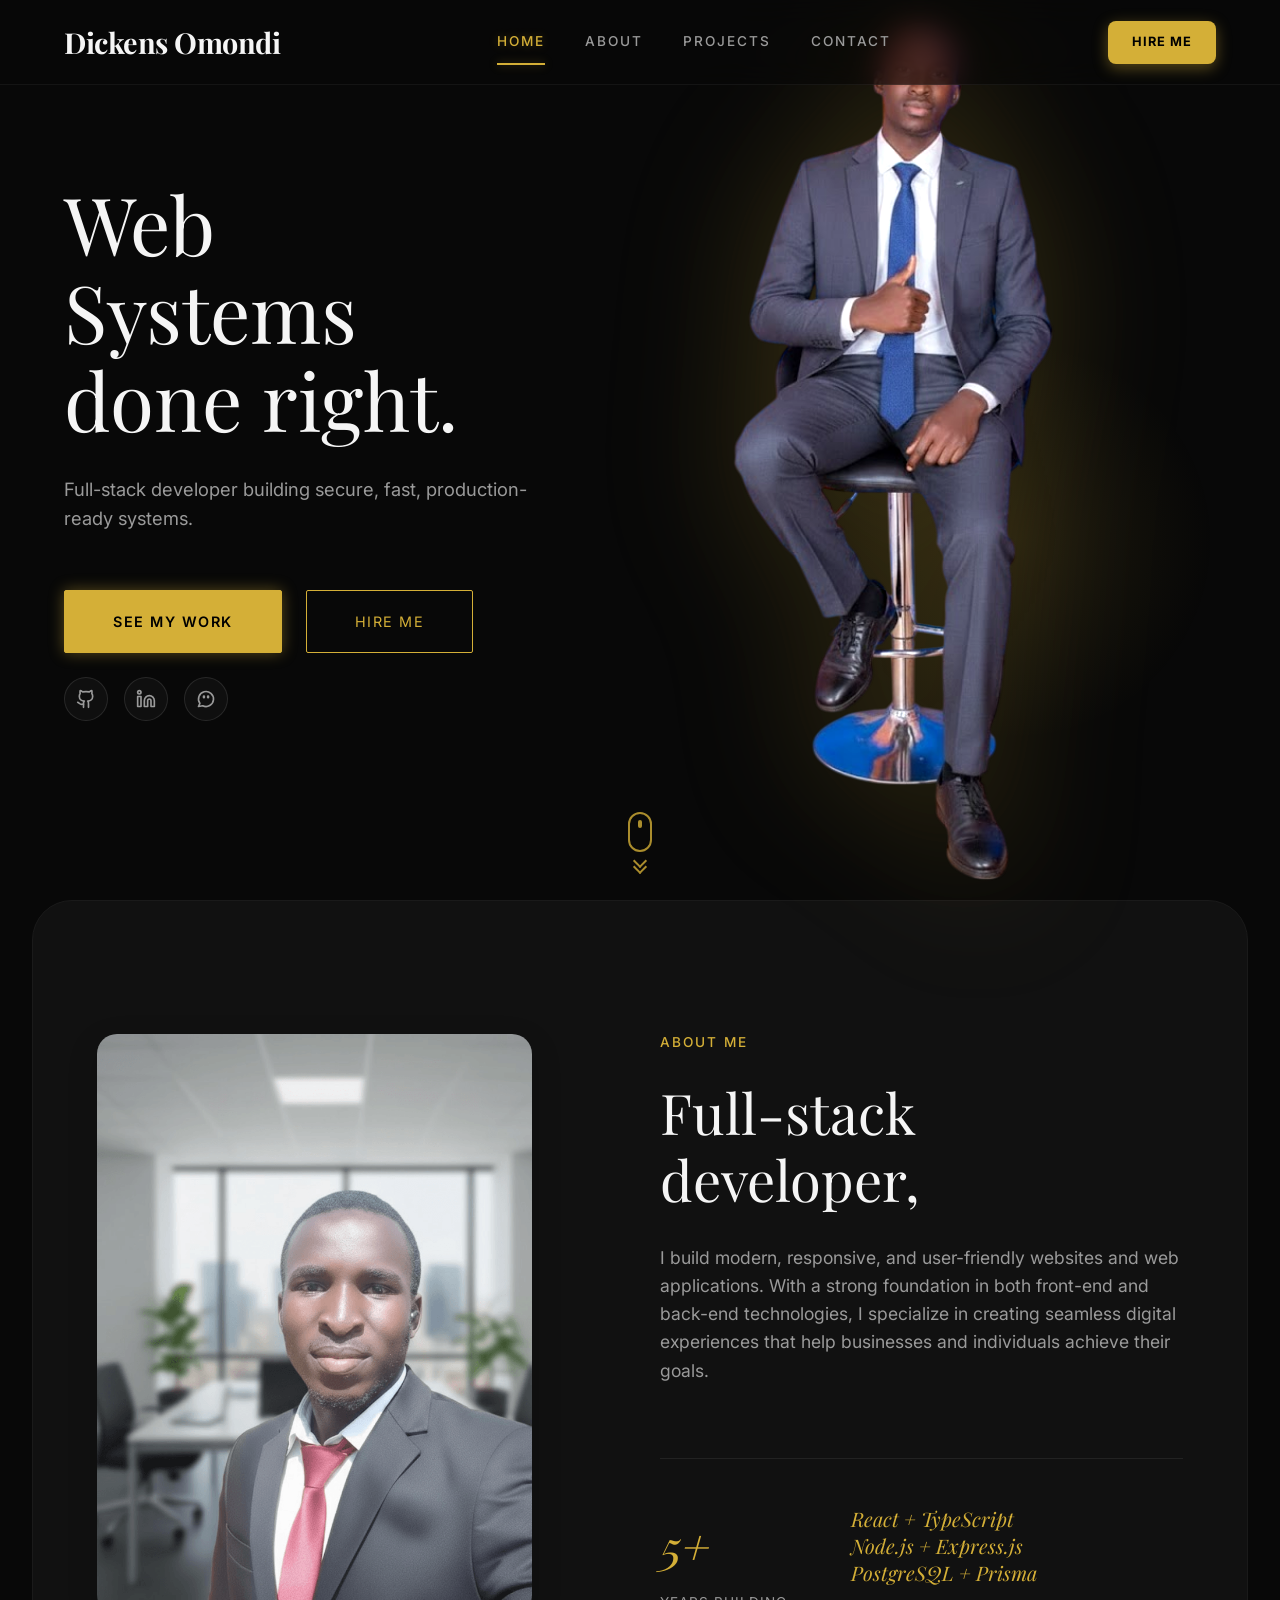
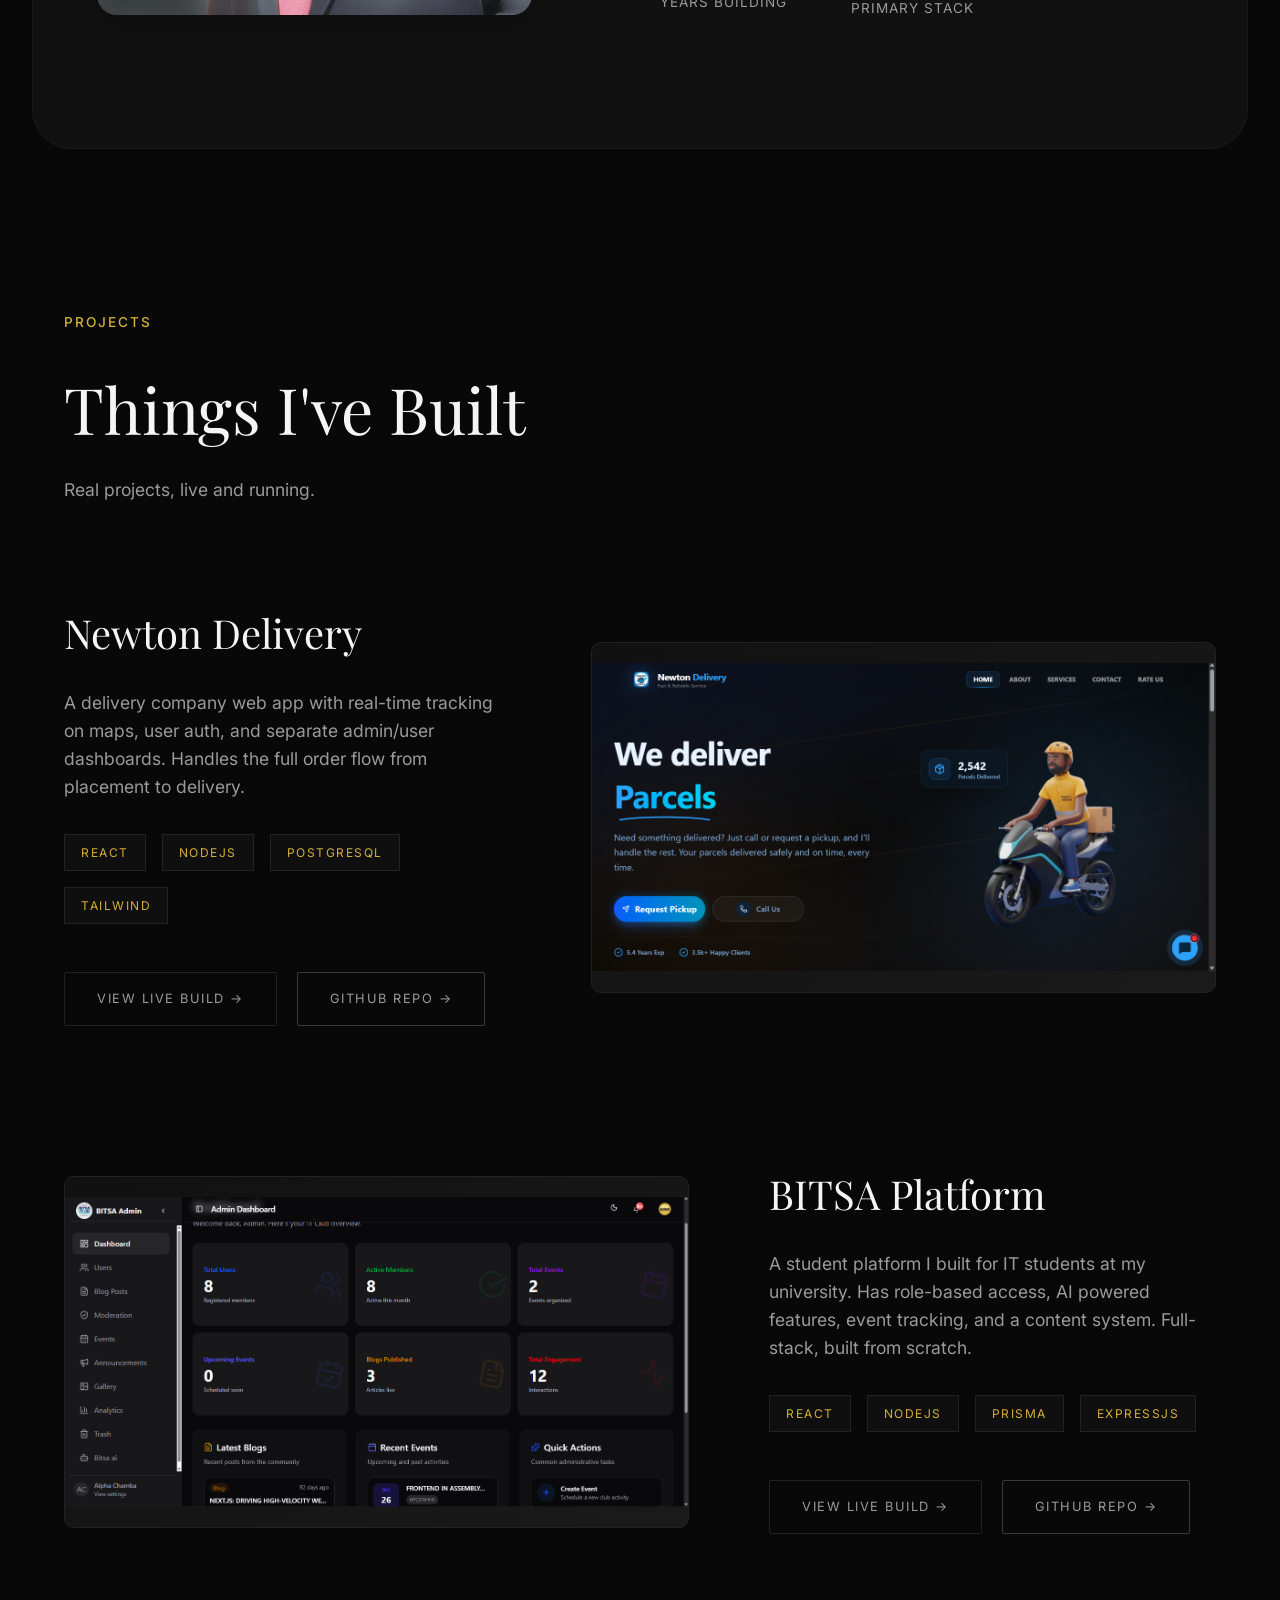
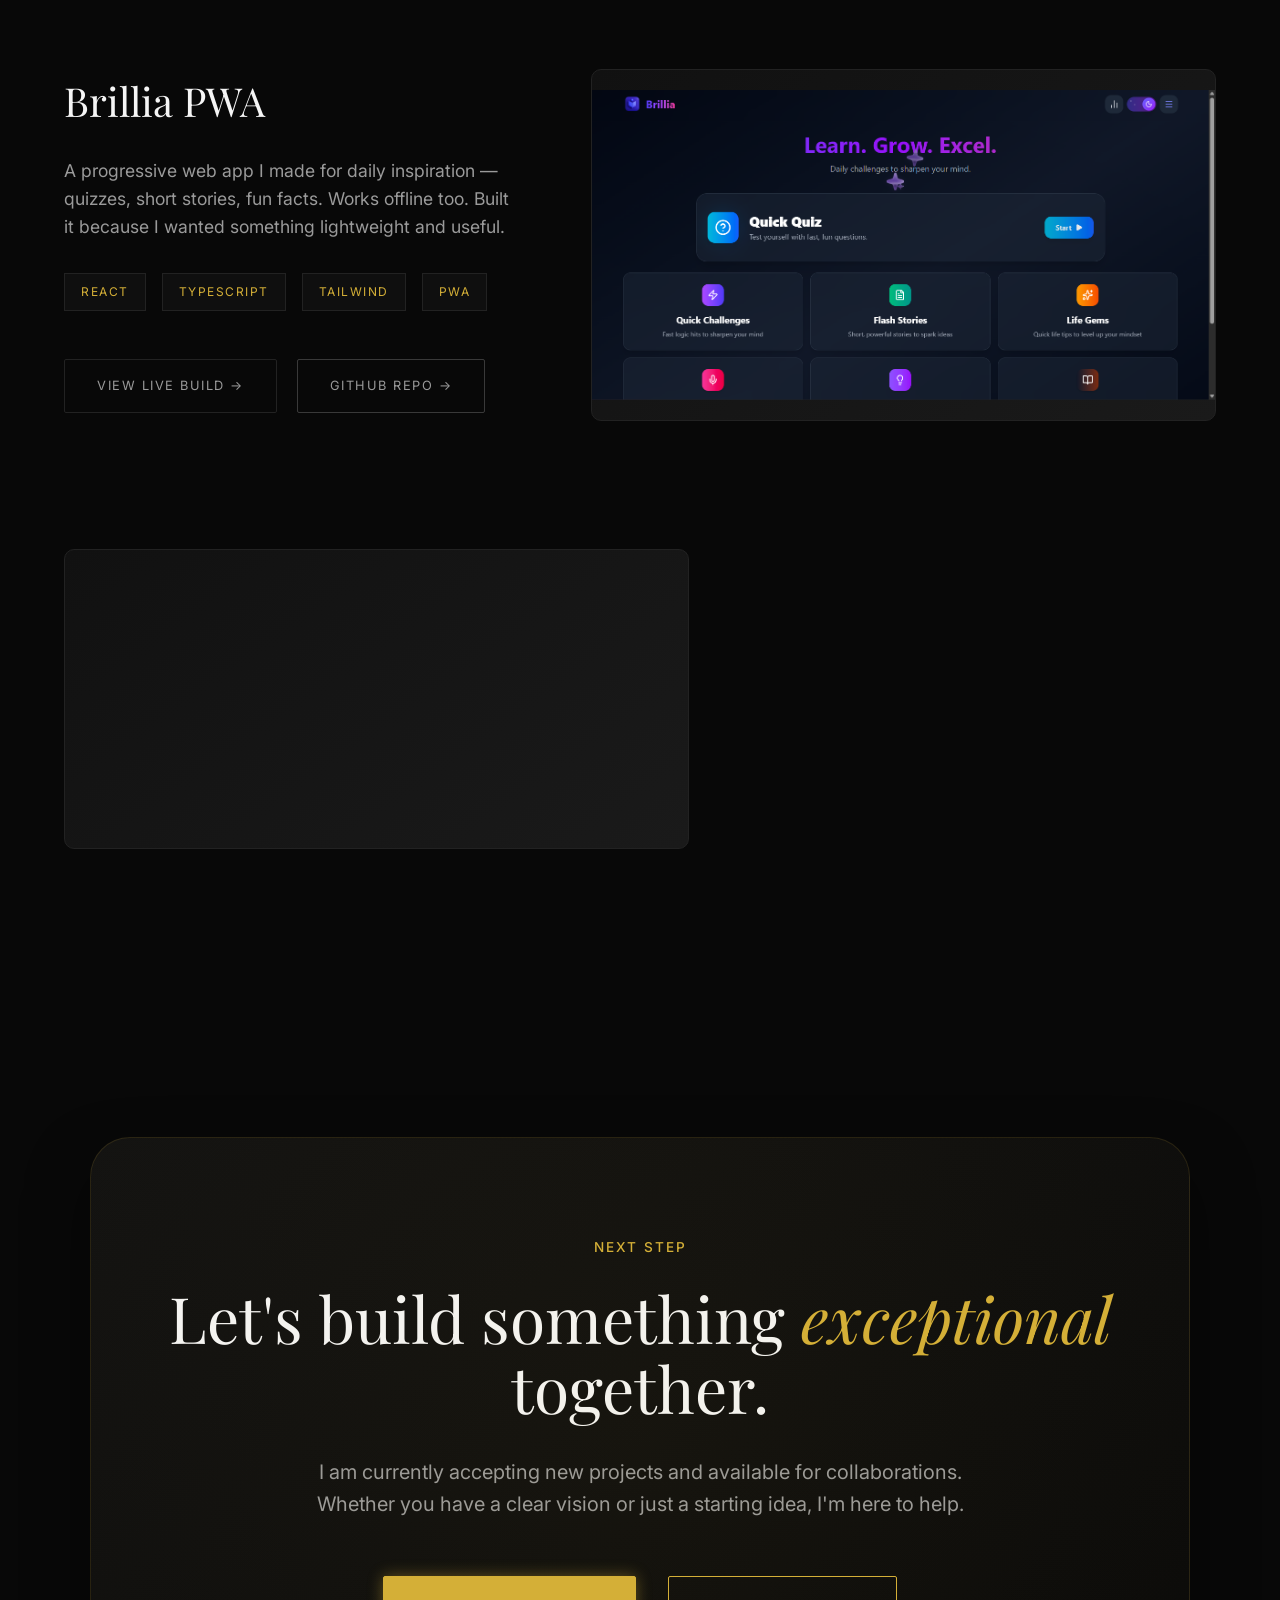
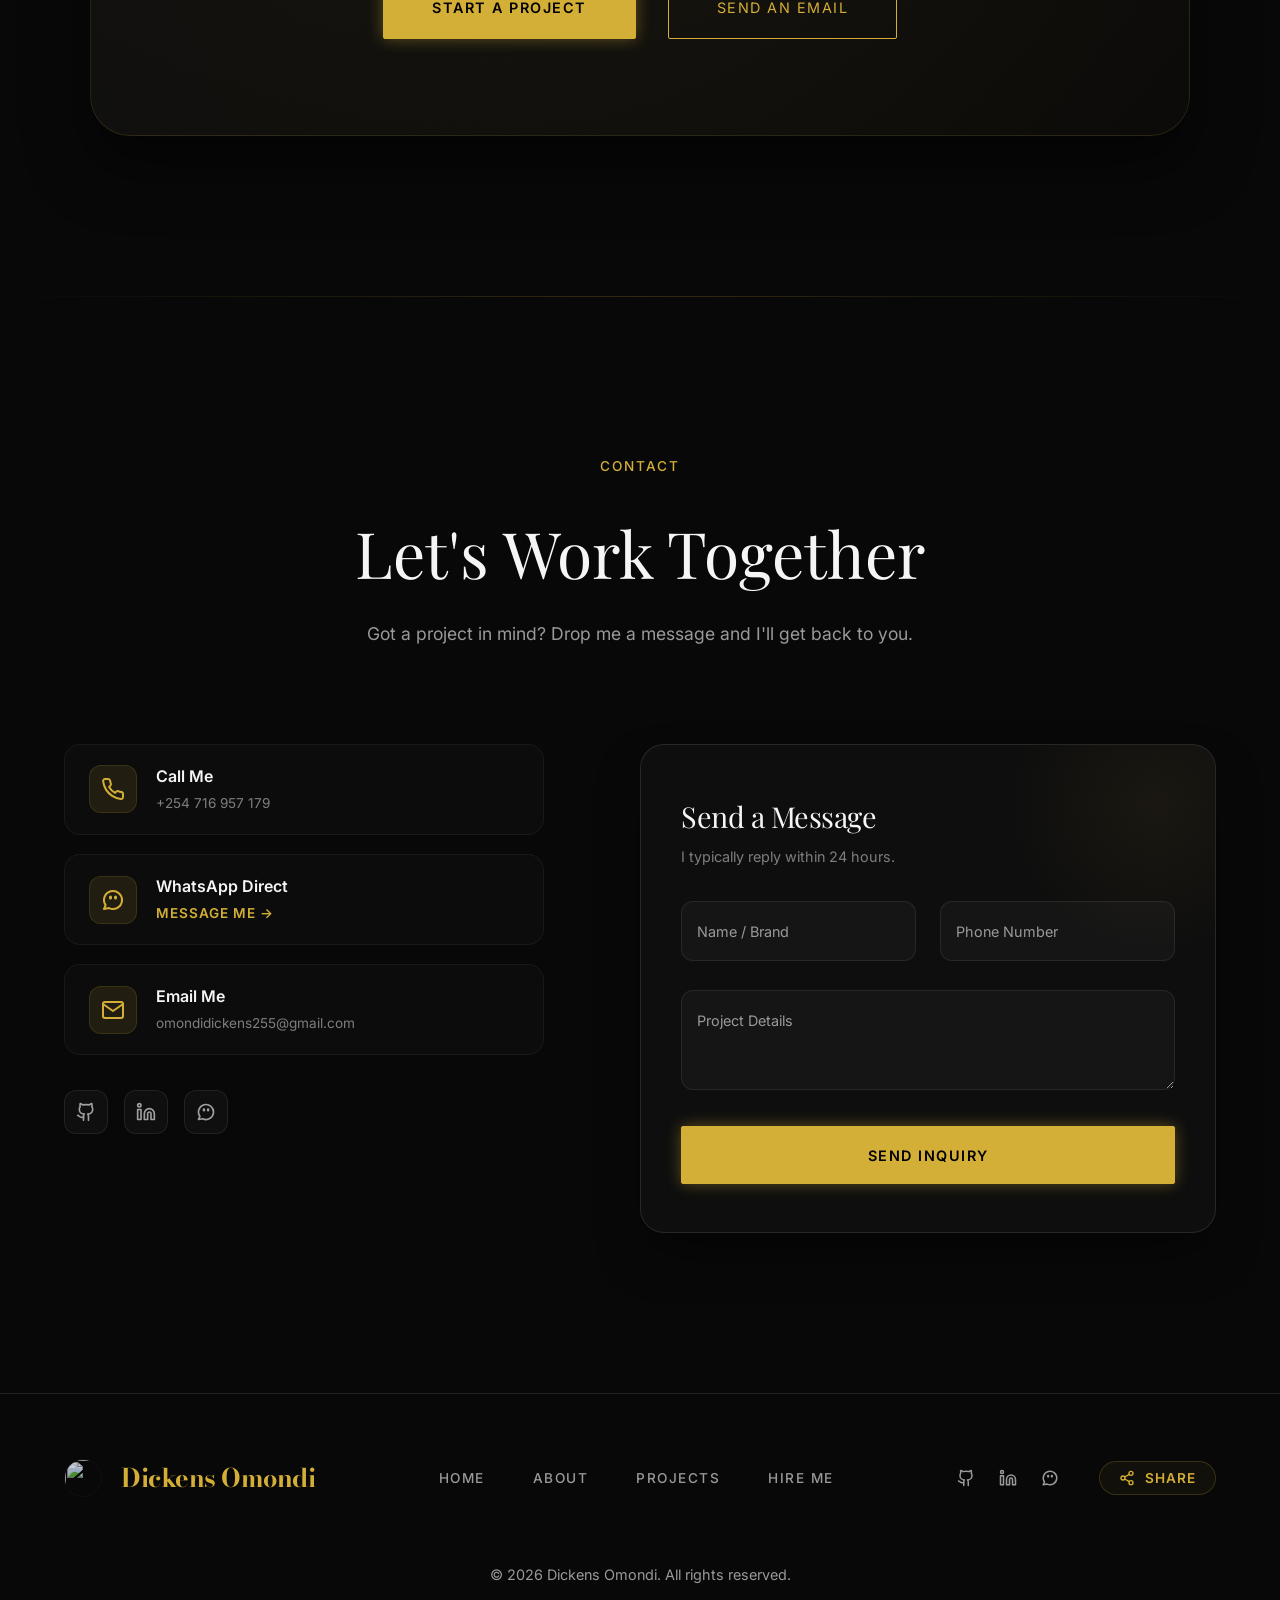
==== commit f53c4586: "feat: implement admin messages portal with dedicated messaging page and configuration support" ====
--- a/index.html
+++ b/index.html
@@ -97,18 +97,15 @@
           <a target="_blank" href="https://www.linkedin.com/in/dickens-omondi-3a286b261" aria-label="LinkedIn">
             <svg width="20" height="20" viewBox="0 0 24 24" fill="none" stroke="currentColor" stroke-width="2" stroke-linecap="round" stroke-linejoin="round"><path d="M16 8a6 6 0 0 1 6 6v7h-4v-7a2 2 0 0 0-2-2 2 2 0 0 0-2 2v7h-4v-7a6 6 0 0 1 6-6z"/><rect width="4" height="12" x="2" y="9"/><circle cx="4" cy="4" r="2"/></svg>
           </a>
-          <a target="_blank" href="https://www.instagram.com/dikie.255?igsh=YzljYTk1ODg3Zg==" aria-label="Instagram">
-            <svg width="20" height="20" viewBox="0 0 24 24" fill="none" stroke="currentColor" stroke-width="2" stroke-linecap="round" stroke-linejoin="round"><rect width="20" height="20" x="2" y="2" rx="5" ry="5"/><path d="M16 11.37A4 4 0 1 1 12.63 8 4 4 0 0 1 16 11.37z"/><line x1="17.5" x2="17.51" y1="6.5" y2="6.5"/></svg>
-          </a>
-          <a target="_blank" href="https://x.com/Dickens1457?s=09" aria-label="Twitter">
-            <svg width="20" height="20" viewBox="0 0 24 24" fill="none" stroke="currentColor" stroke-width="2" stroke-linecap="round" stroke-linejoin="round"><path d="M4 4l11.733 16h4.267l-11.733-16z"/><path d="M4 20l6.768-6.768m2.46-2.46L20 4"/></svg>
+          <a target="_blank" href="https://wa.me/254716957179?text=Hi%20Dickens,%20I'm%20interested%20in%20working%20with%20you!" aria-label="WhatsApp">
+            <svg width="20" height="20" viewBox="0 0 24 24" fill="none" stroke="currentColor" stroke-width="2" stroke-linecap="round" stroke-linejoin="round"><path d="M3 21l1.65-3.8a9 9 0 1 1 3.4 2.9L3 21"/><path d="M9 10a.5.5 0 0 0 1 0V9a.5.5 0 0 0-1 0v1Z"/><path d="M14 10a.5.5 0 0 0 1 0V9a.5.5 0 0 0-1 0v1Z"/></svg>
           </a>
         </div>
       </div>
       <div class="home-img fade-in delay-2">
         <img src="images/me.png" alt="Dickens Omondi" />
       </div>
-      <div class="scroll-indicator" onclick="document.getElementById('about').scrollIntoView({behavior: 'smooth'})">
+      <div class="scroll-indicator">
         <div class="mouse">
           <div class="wheel"></div>
         </div>
@@ -482,8 +479,10 @@
 
             if (data.github) document.querySelectorAll('a[aria-label="GitHub"], a.logo[href*="github.com"]').forEach(a => a.href = data.github);
             if (data.linkedin) document.querySelectorAll('a[aria-label="LinkedIn"]').forEach(a => a.href = data.linkedin);
-            if (data.instagram) document.querySelectorAll('a[aria-label="Instagram"]').forEach(a => a.href = data.instagram);
-            if (data.twitter) document.querySelectorAll('a[aria-label="Twitter"]').forEach(a => a.href = data.twitter);
+            if (data.whatsapp) {
+                const msg = data.whatsappMsg ? encodeURIComponent(data.whatsappMsg) : encodeURIComponent("Hi Dickens, I'm interested in working with you!");
+                document.querySelectorAll('a[aria-label="WhatsApp"]').forEach(a => a.href = `https://wa.me/${data.whatsapp.replace(/\+/g, '')}?text=${msg}`);
+            }
           }
         } catch (e) {
           console.error("Error applying site settings:", e);
@@ -559,11 +558,8 @@
             <a href="https://www.linkedin.com/in/dickens-omondi-3a286b261" target="_blank" class="social-icon" aria-label="LinkedIn">
               <svg width="20" height="20" viewBox="0 0 24 24" fill="none" stroke="currentColor" stroke-width="2" stroke-linecap="round" stroke-linejoin="round"><path d="M16 8a6 6 0 0 1 6 6v7h-4v-7a2 2 0 0 0-2-2 2 2 0 0 0-2 2v7h-4v-7a6 6 0 0 1 6-6z"/><rect width="4" height="12" x="2" y="9"/><circle cx="4" cy="4" r="2"/></svg>
             </a>
-            <a href="https://www.instagram.com/dikie.255?igsh=YzljYTk1ODg3Zg==" target="_blank" class="social-icon" aria-label="Instagram">
-              <svg width="20" height="20" viewBox="0 0 24 24" fill="none" stroke="currentColor" stroke-width="2" stroke-linecap="round" stroke-linejoin="round"><rect width="20" height="20" x="2" y="2" rx="5" ry="5"/><path d="M16 11.37A4 4 0 1 1 12.63 8 4 4 0 0 1 16 11.37z"/><line x1="17.5" x2="17.51" y1="6.5" y2="6.5"/></svg>
-            </a>
-            <a href="https://x.com/Dickens1457?s=09" target="_blank" class="social-icon" aria-label="Twitter">
-              <svg width="20" height="20" viewBox="0 0 24 24" fill="none" stroke="currentColor" stroke-width="2" stroke-linecap="round" stroke-linejoin="round"><path d="M4 4l11.733 16h4.267l-11.733-16z"/><path d="M4 20l6.768-6.768m2.46-2.46L20 4"/></svg>
+            <a href="https://wa.me/254716957179?text=Hi%20Dickens,%20I'm%20interested%20in%20working%20with%20you!" target="_blank" class="social-icon" aria-label="WhatsApp">
+              <svg width="20" height="20" viewBox="0 0 24 24" fill="none" stroke="currentColor" stroke-width="2" stroke-linecap="round" stroke-linejoin="round"><path d="M3 21l1.65-3.8a9 9 0 1 1 3.4 2.9L3 21"/><path d="M9 10a.5.5 0 0 0 1 0V9a.5.5 0 0 0-1 0v1Z"/><path d="M14 10a.5.5 0 0 0 1 0V9a.5.5 0 0 0-1 0v1Z"/></svg>
             </a>
           </div>
 
@@ -772,11 +768,8 @@
           <a target="_blank" href="https://www.linkedin.com/in/dickens-omondi-3a286b261" aria-label="LinkedIn">
             <svg width="18" height="18" viewBox="0 0 24 24" fill="none" stroke="currentColor" stroke-width="2" stroke-linecap="round" stroke-linejoin="round"><path d="M16 8a6 6 0 0 1 6 6v7h-4v-7a2 2 0 0 0-2-2 2 2 0 0 0-2 2v7h-4v-7a6 6 0 0 1 6-6z"/><rect width="4" height="12" x="2" y="9"/><circle cx="4" cy="4" r="2"/></svg>
           </a>
-          <a target="_blank" href="https://www.instagram.com/dikie.255?igsh=YzljYTk1ODg3Zg==" aria-label="Instagram">
-            <svg width="18" height="18" viewBox="0 0 24 24" fill="none" stroke="currentColor" stroke-width="2" stroke-linecap="round" stroke-linejoin="round"><rect width="20" height="20" x="2" y="2" rx="5" ry="5"/><path d="M16 11.37A4 4 0 1 1 12.63 8 4 4 0 0 1 16 11.37z"/><line x1="17.5" x2="17.51" y1="6.5" y2="6.5"/></svg>
-          </a>
-          <a target="_blank" href="https://x.com/Dickens1457?s=09" aria-label="Twitter">
-            <svg width="18" height="18" viewBox="0 0 24 24" fill="none" stroke="currentColor" stroke-width="2" stroke-linecap="round" stroke-linejoin="round"><path d="M4 4l11.733 16h4.267l-11.733-16z"/><path d="M4 20l6.768-6.768m2.46-2.46L20 4"/></svg>
+          <a target="_blank" href="https://wa.me/254716957179?text=Hi%20Dickens,%20I'm%20interested%20in%20working%20with%20you!" aria-label="WhatsApp">
+            <svg width="18" height="18" viewBox="0 0 24 24" fill="none" stroke="currentColor" stroke-width="2" stroke-linecap="round" stroke-linejoin="round"><path d="M3 21l1.65-3.8a9 9 0 1 1 3.4 2.9L3 21"/><path d="M9 10a.5.5 0 0 0 1 0V9a.5.5 0 0 0-1 0v1Z"/><path d="M14 10a.5.5 0 0 0 1 0V9a.5.5 0 0 0-1 0v1Z"/></svg>
           </a>
           <button id="share-site-btn" class="share-btn-pill" aria-label="Share Website">
             <svg width="16" height="16" viewBox="0 0 24 24" fill="none" stroke="currentColor" stroke-width="2" stroke-linecap="round" stroke-linejoin="round"><circle cx="18" cy="5" r="3"></circle><circle cx="6" cy="12" r="3"></circle><circle cx="18" cy="19" r="3"></circle><line x1="8.59" y1="13.51" x2="15.42" y2="17.49"></line><line x1="15.41" y1="6.51" x2="8.59" y2="10.49"></line></svg>
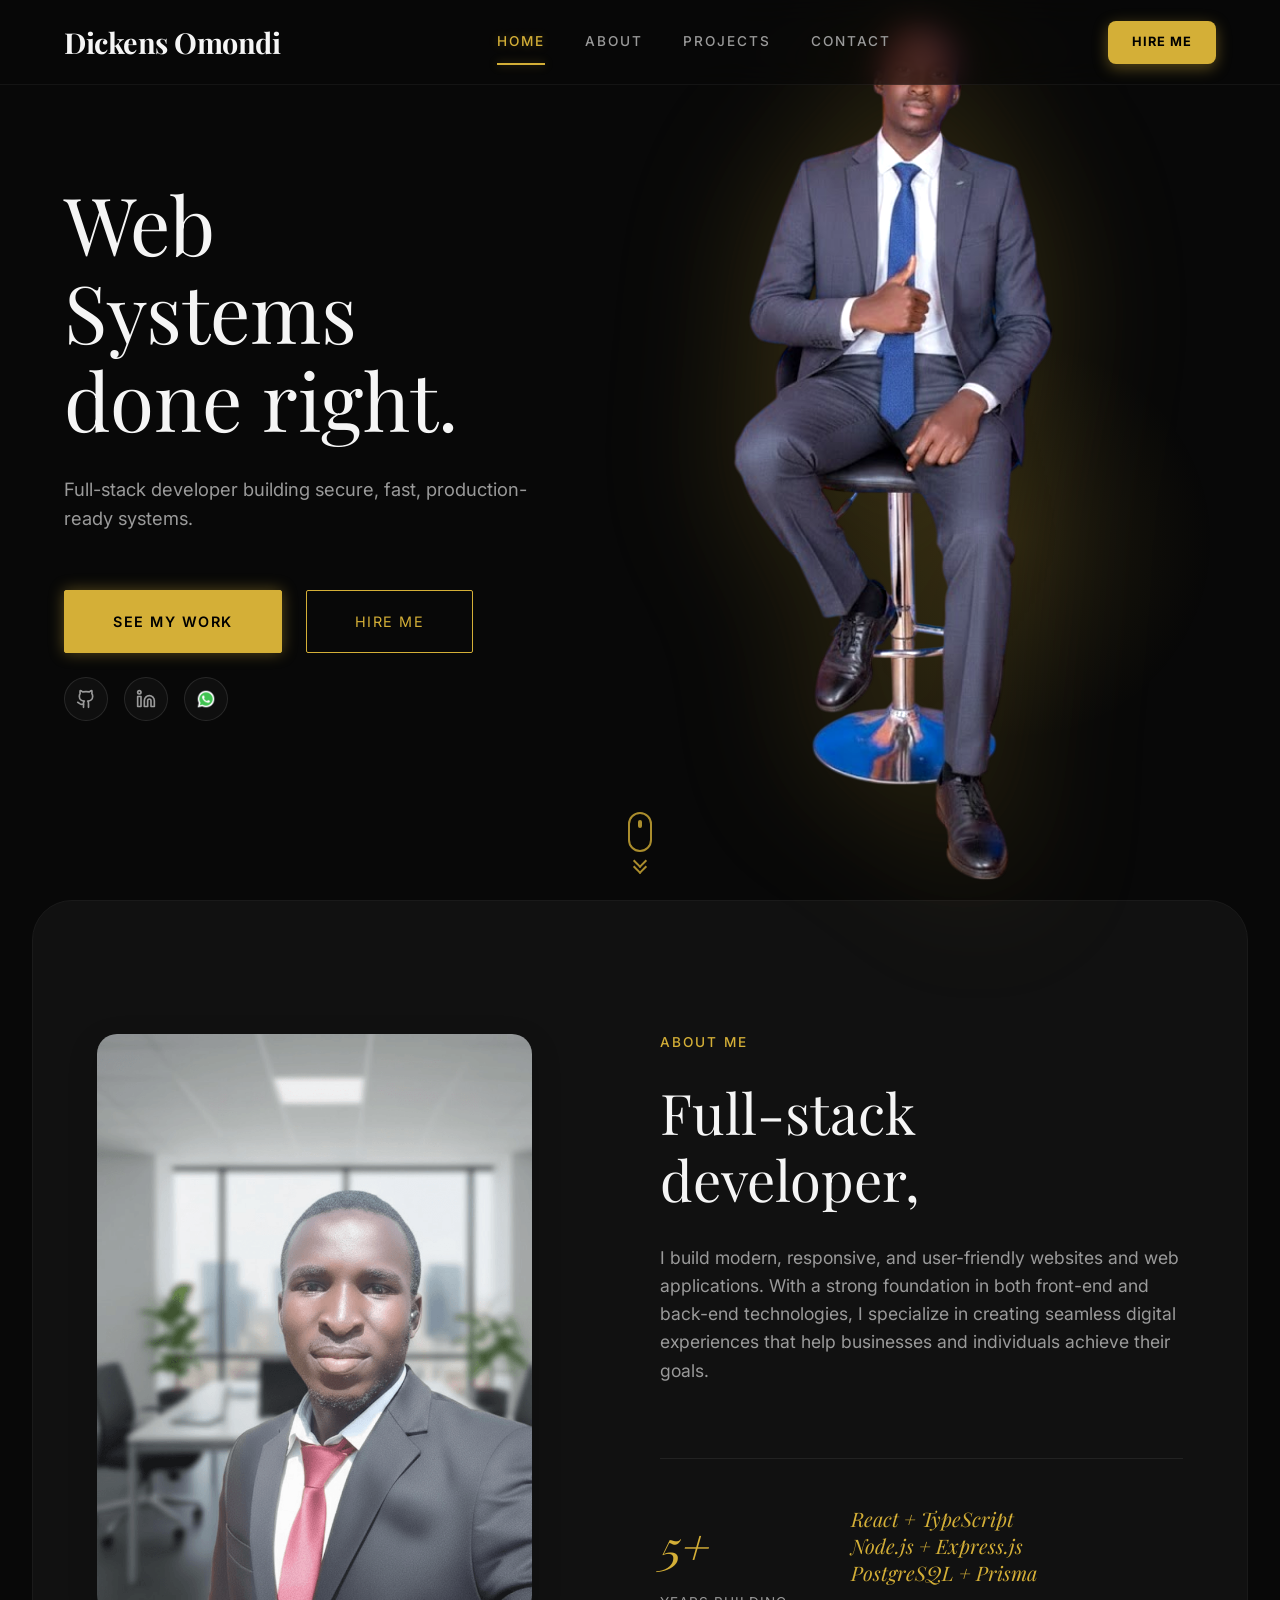
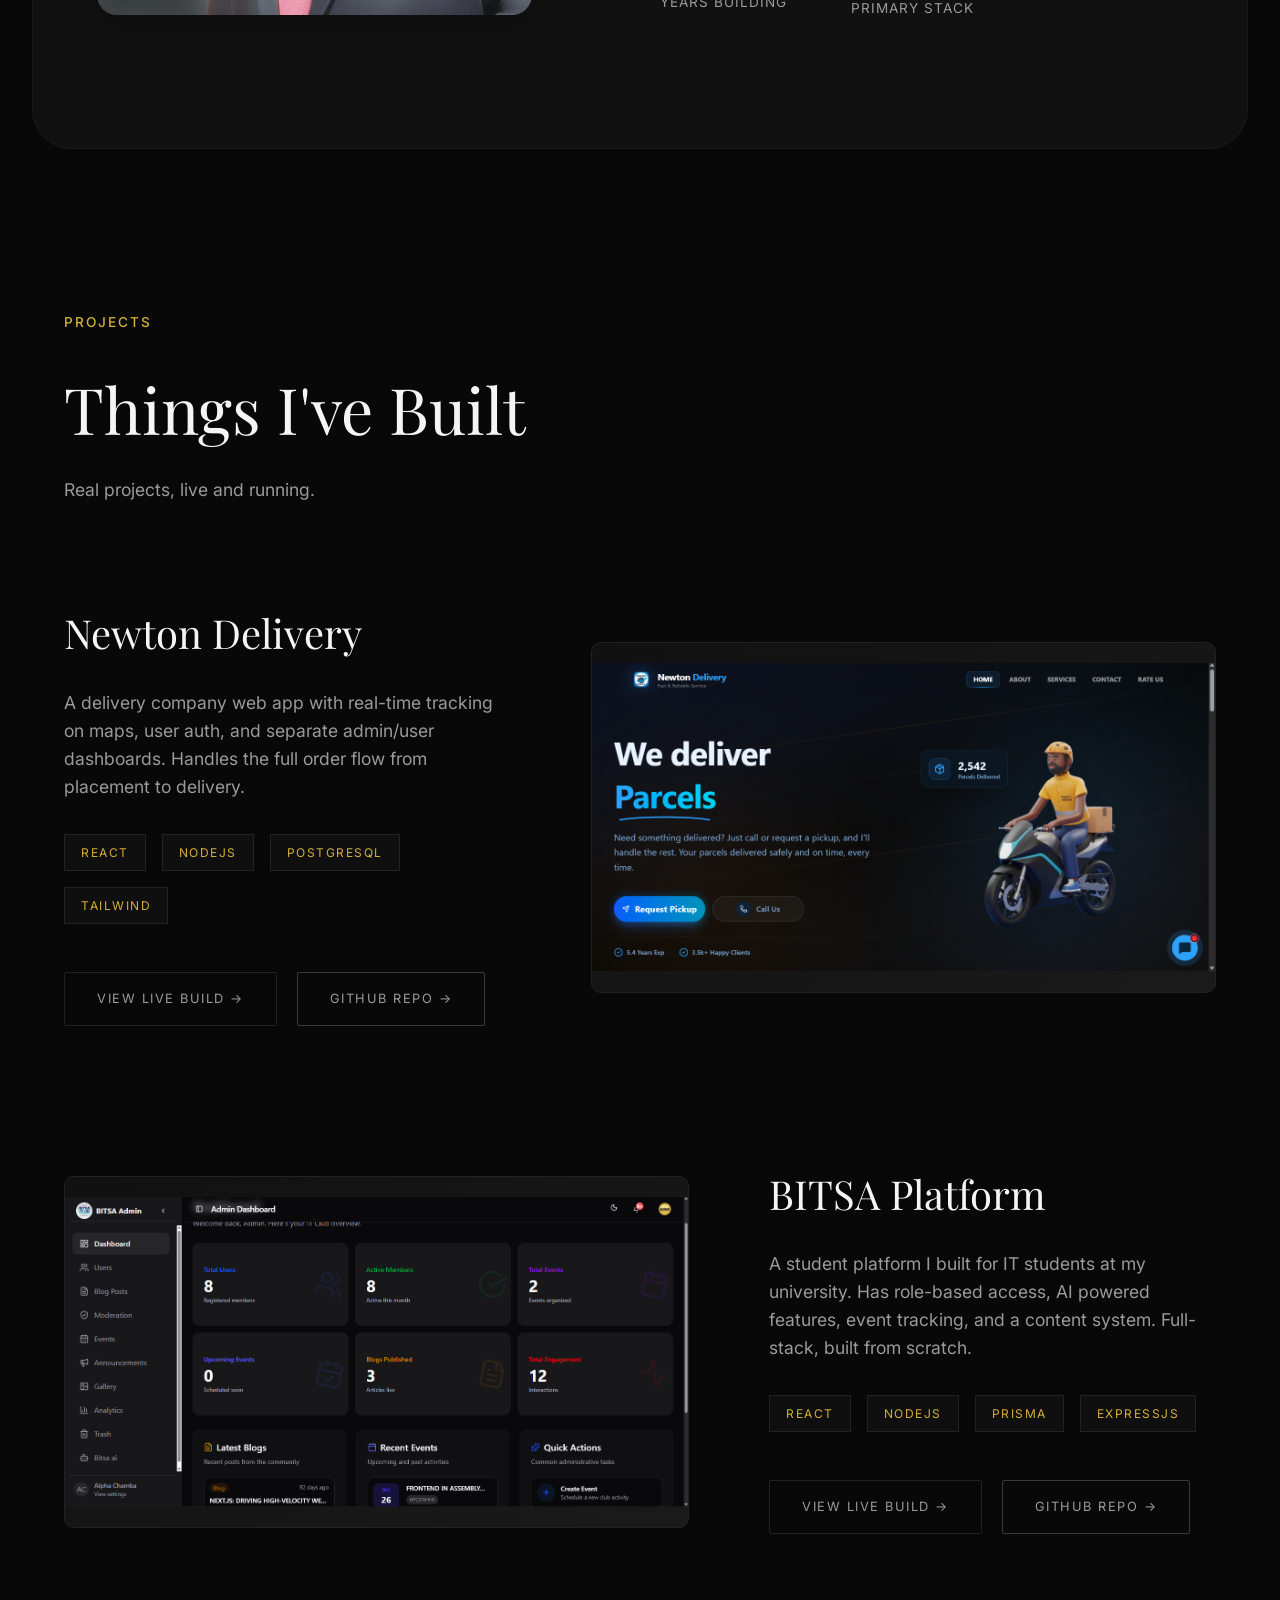
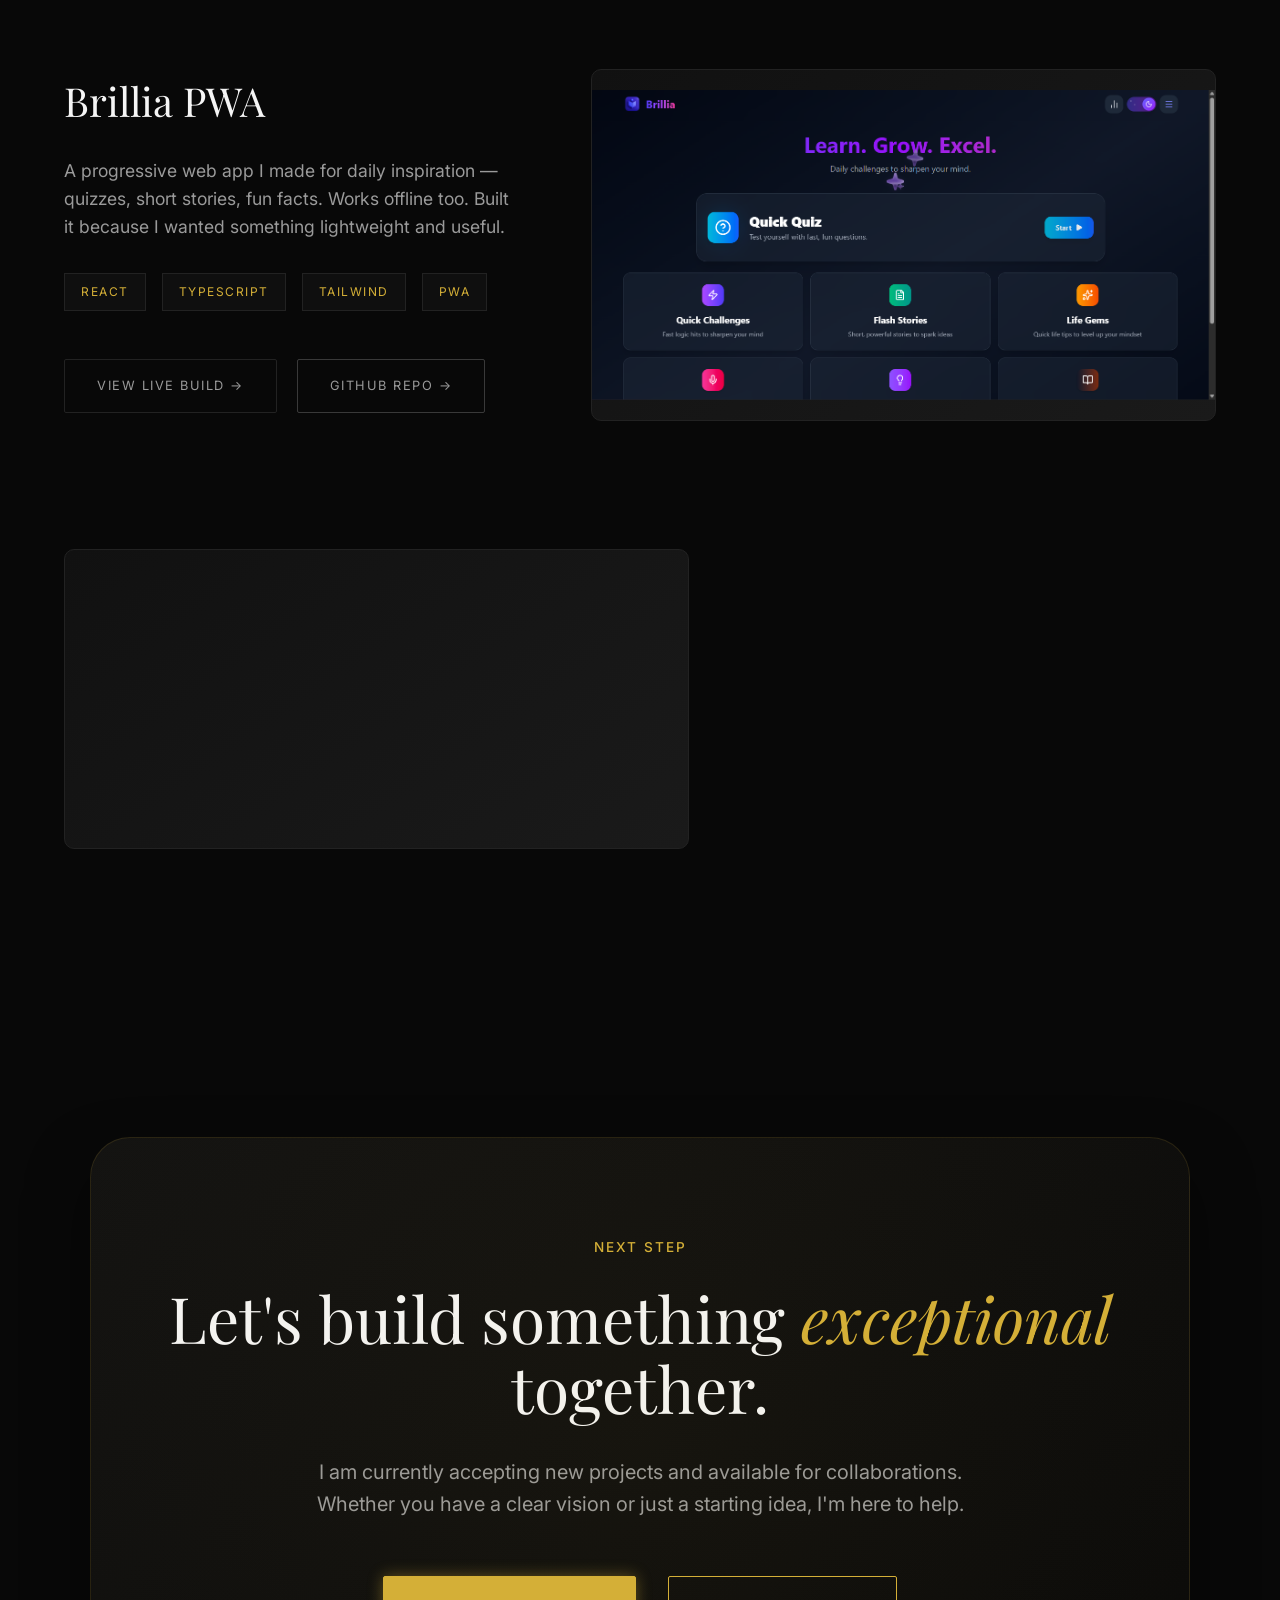
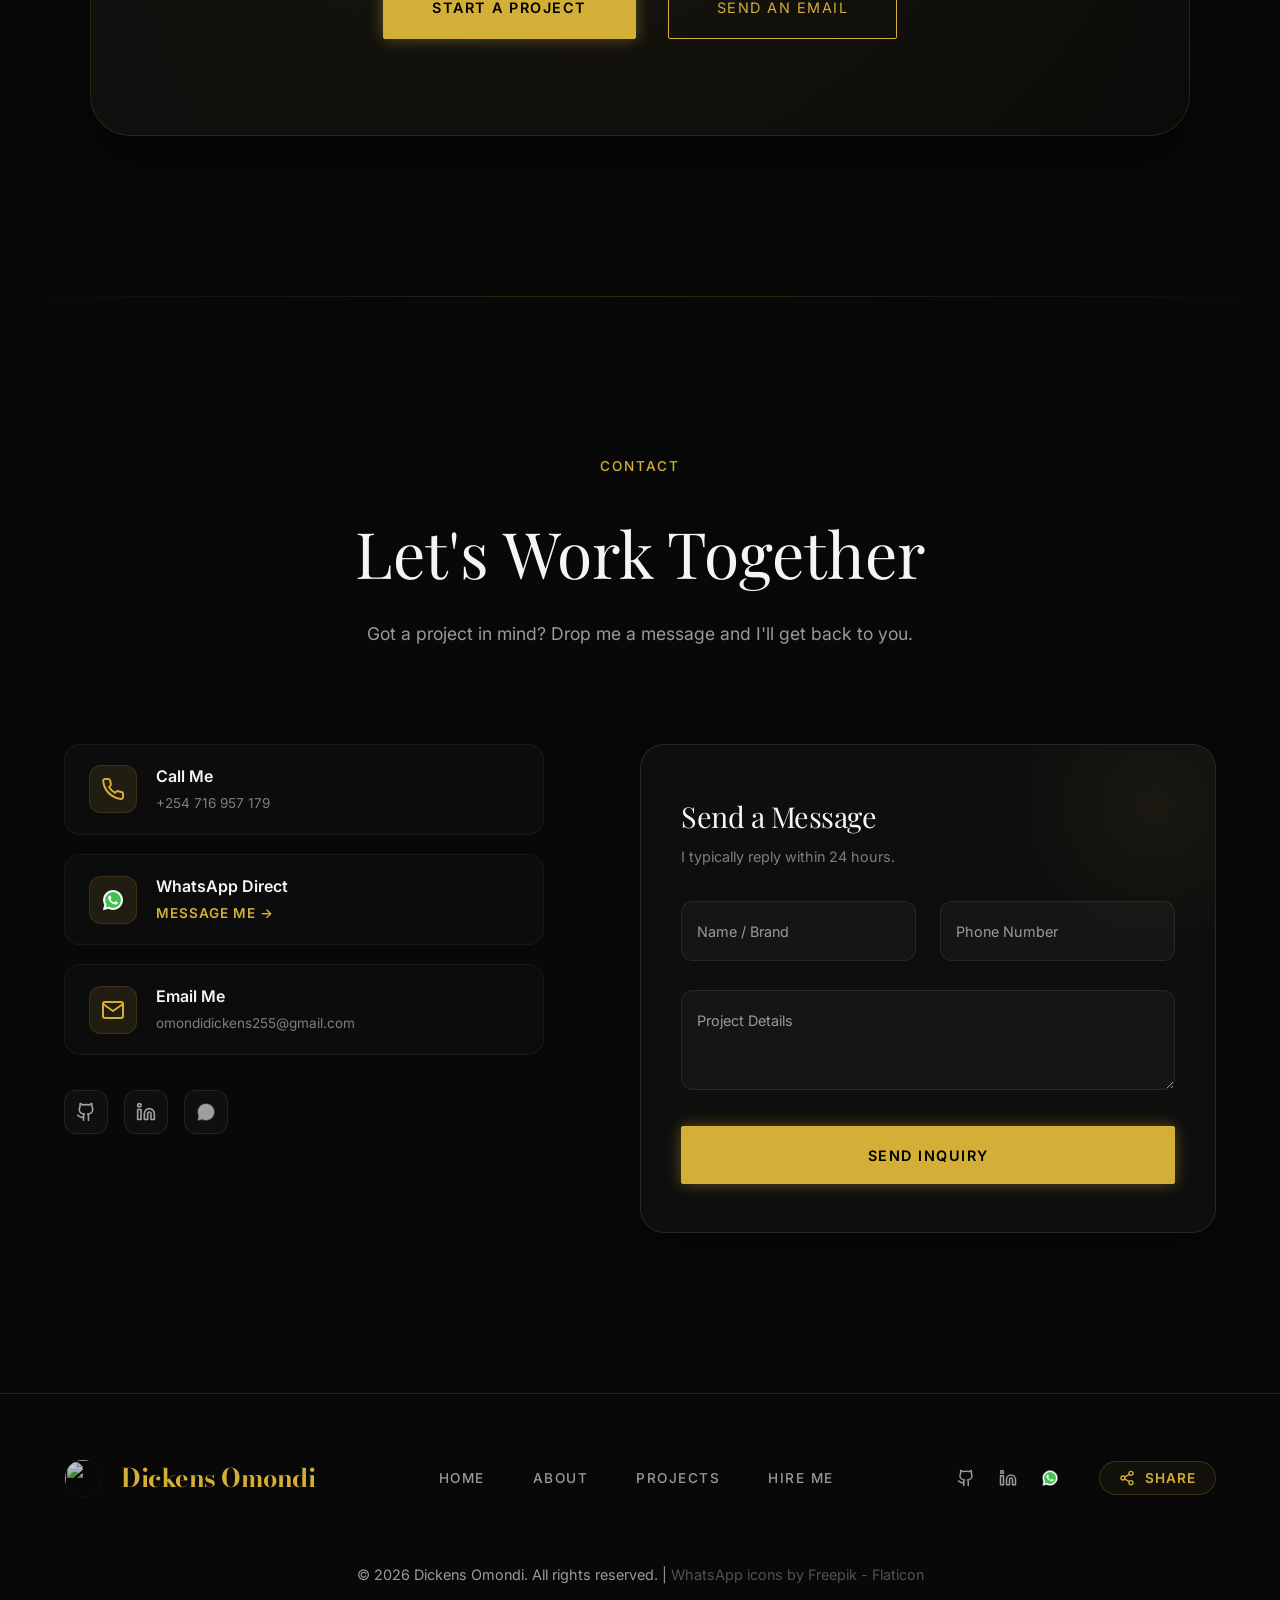
==== commit 4639c256: "feat: implement admin dashboard and message management system" ====
--- a/index.html
+++ b/index.html
@@ -98,7 +98,7 @@
             <svg width="20" height="20" viewBox="0 0 24 24" fill="none" stroke="currentColor" stroke-width="2" stroke-linecap="round" stroke-linejoin="round"><path d="M16 8a6 6 0 0 1 6 6v7h-4v-7a2 2 0 0 0-2-2 2 2 0 0 0-2 2v7h-4v-7a6 6 0 0 1 6-6z"/><rect width="4" height="12" x="2" y="9"/><circle cx="4" cy="4" r="2"/></svg>
           </a>
           <a target="_blank" href="https://wa.me/254716957179?text=Hi%20Dickens,%20I'm%20interested%20in%20working%20with%20you!" aria-label="WhatsApp">
-            <svg width="20" height="20" viewBox="0 0 24 24" fill="none" stroke="currentColor" stroke-width="2" stroke-linecap="round" stroke-linejoin="round"><path d="M3 21l1.65-3.8a9 9 0 1 1 3.4 2.9L3 21"/><path d="M9 10a.5.5 0 0 0 1 0V9a.5.5 0 0 0-1 0v1Z"/><path d="M14 10a.5.5 0 0 0 1 0V9a.5.5 0 0 0-1 0v1Z"/></svg>
+            <img src="images/whatsapp.png" alt="WhatsApp" width="20" height="20" style="display: block;">
           </a>
         </div>
       </div>
@@ -533,7 +533,7 @@
 
           <a href="https://wa.me/254716957179" target="_blank" class="contact-card">
             <div class="icon-box">
-              <svg width="24" height="24" viewBox="0 0 24 24" fill="none" stroke="currentColor" stroke-width="2" stroke-linecap="round" stroke-linejoin="round" class="contact-icon"><path d="M3 21l1.65-3.8a9 9 0 1 1 3.4 2.9L3 21"/><path d="M9 10a.5.5 0 0 0 1 0V9a.5.5 0 0 0-1 0v1Z"/><path d="M14 10a.5.5 0 0 0 1 0V9a.5.5 0 0 0-1 0v1Z"/></svg>
+              <img src="images/whatsapp.png" alt="WhatsApp" width="24" height="24" class="contact-icon" style="display: block;">
             </div>
             <div>
               <h3>WhatsApp Direct</h3>
@@ -559,7 +559,7 @@
               <svg width="20" height="20" viewBox="0 0 24 24" fill="none" stroke="currentColor" stroke-width="2" stroke-linecap="round" stroke-linejoin="round"><path d="M16 8a6 6 0 0 1 6 6v7h-4v-7a2 2 0 0 0-2-2 2 2 0 0 0-2 2v7h-4v-7a6 6 0 0 1 6-6z"/><rect width="4" height="12" x="2" y="9"/><circle cx="4" cy="4" r="2"/></svg>
             </a>
             <a href="https://wa.me/254716957179?text=Hi%20Dickens,%20I'm%20interested%20in%20working%20with%20you!" target="_blank" class="social-icon" aria-label="WhatsApp">
-              <svg width="20" height="20" viewBox="0 0 24 24" fill="none" stroke="currentColor" stroke-width="2" stroke-linecap="round" stroke-linejoin="round"><path d="M3 21l1.65-3.8a9 9 0 1 1 3.4 2.9L3 21"/><path d="M9 10a.5.5 0 0 0 1 0V9a.5.5 0 0 0-1 0v1Z"/><path d="M14 10a.5.5 0 0 0 1 0V9a.5.5 0 0 0-1 0v1Z"/></svg>
+              <img src="images/whatsapp.png" alt="WhatsApp" width="24" height="24" style="display: block;">
             </a>
           </div>
 
@@ -769,7 +769,7 @@
             <svg width="18" height="18" viewBox="0 0 24 24" fill="none" stroke="currentColor" stroke-width="2" stroke-linecap="round" stroke-linejoin="round"><path d="M16 8a6 6 0 0 1 6 6v7h-4v-7a2 2 0 0 0-2-2 2 2 0 0 0-2 2v7h-4v-7a6 6 0 0 1 6-6z"/><rect width="4" height="12" x="2" y="9"/><circle cx="4" cy="4" r="2"/></svg>
           </a>
           <a target="_blank" href="https://wa.me/254716957179?text=Hi%20Dickens,%20I'm%20interested%20in%20working%20with%20you!" aria-label="WhatsApp">
-            <svg width="18" height="18" viewBox="0 0 24 24" fill="none" stroke="currentColor" stroke-width="2" stroke-linecap="round" stroke-linejoin="round"><path d="M3 21l1.65-3.8a9 9 0 1 1 3.4 2.9L3 21"/><path d="M9 10a.5.5 0 0 0 1 0V9a.5.5 0 0 0-1 0v1Z"/><path d="M14 10a.5.5 0 0 0 1 0V9a.5.5 0 0 0-1 0v1Z"/></svg>
+            <img src="images/whatsapp.png" alt="WhatsApp" width="18" height="18" style="display: block;">
           </a>
           <button id="share-site-btn" class="share-btn-pill" aria-label="Share Website">
             <svg width="16" height="16" viewBox="0 0 24 24" fill="none" stroke="currentColor" stroke-width="2" stroke-linecap="round" stroke-linejoin="round"><circle cx="18" cy="5" r="3"></circle><circle cx="6" cy="12" r="3"></circle><circle cx="18" cy="19" r="3"></circle><line x1="8.59" y1="13.51" x2="15.42" y2="17.49"></line><line x1="15.41" y1="6.51" x2="8.59" y2="10.49"></line></svg>
@@ -808,7 +808,7 @@
         </div>
       </div>
       <p class="copyright">
-        © 2026 Dickens Omondi. All rights reserved.
+        © 2026 Dickens Omondi. All rights reserved. | <a href="https://www.flaticon.com/free-icons/whatsapp" title="whatsapp icons" target="_blank" style="color: inherit; opacity: 0.5;">WhatsApp icons by Freepik - Flaticon</a>
       </p>
     </footer>
 
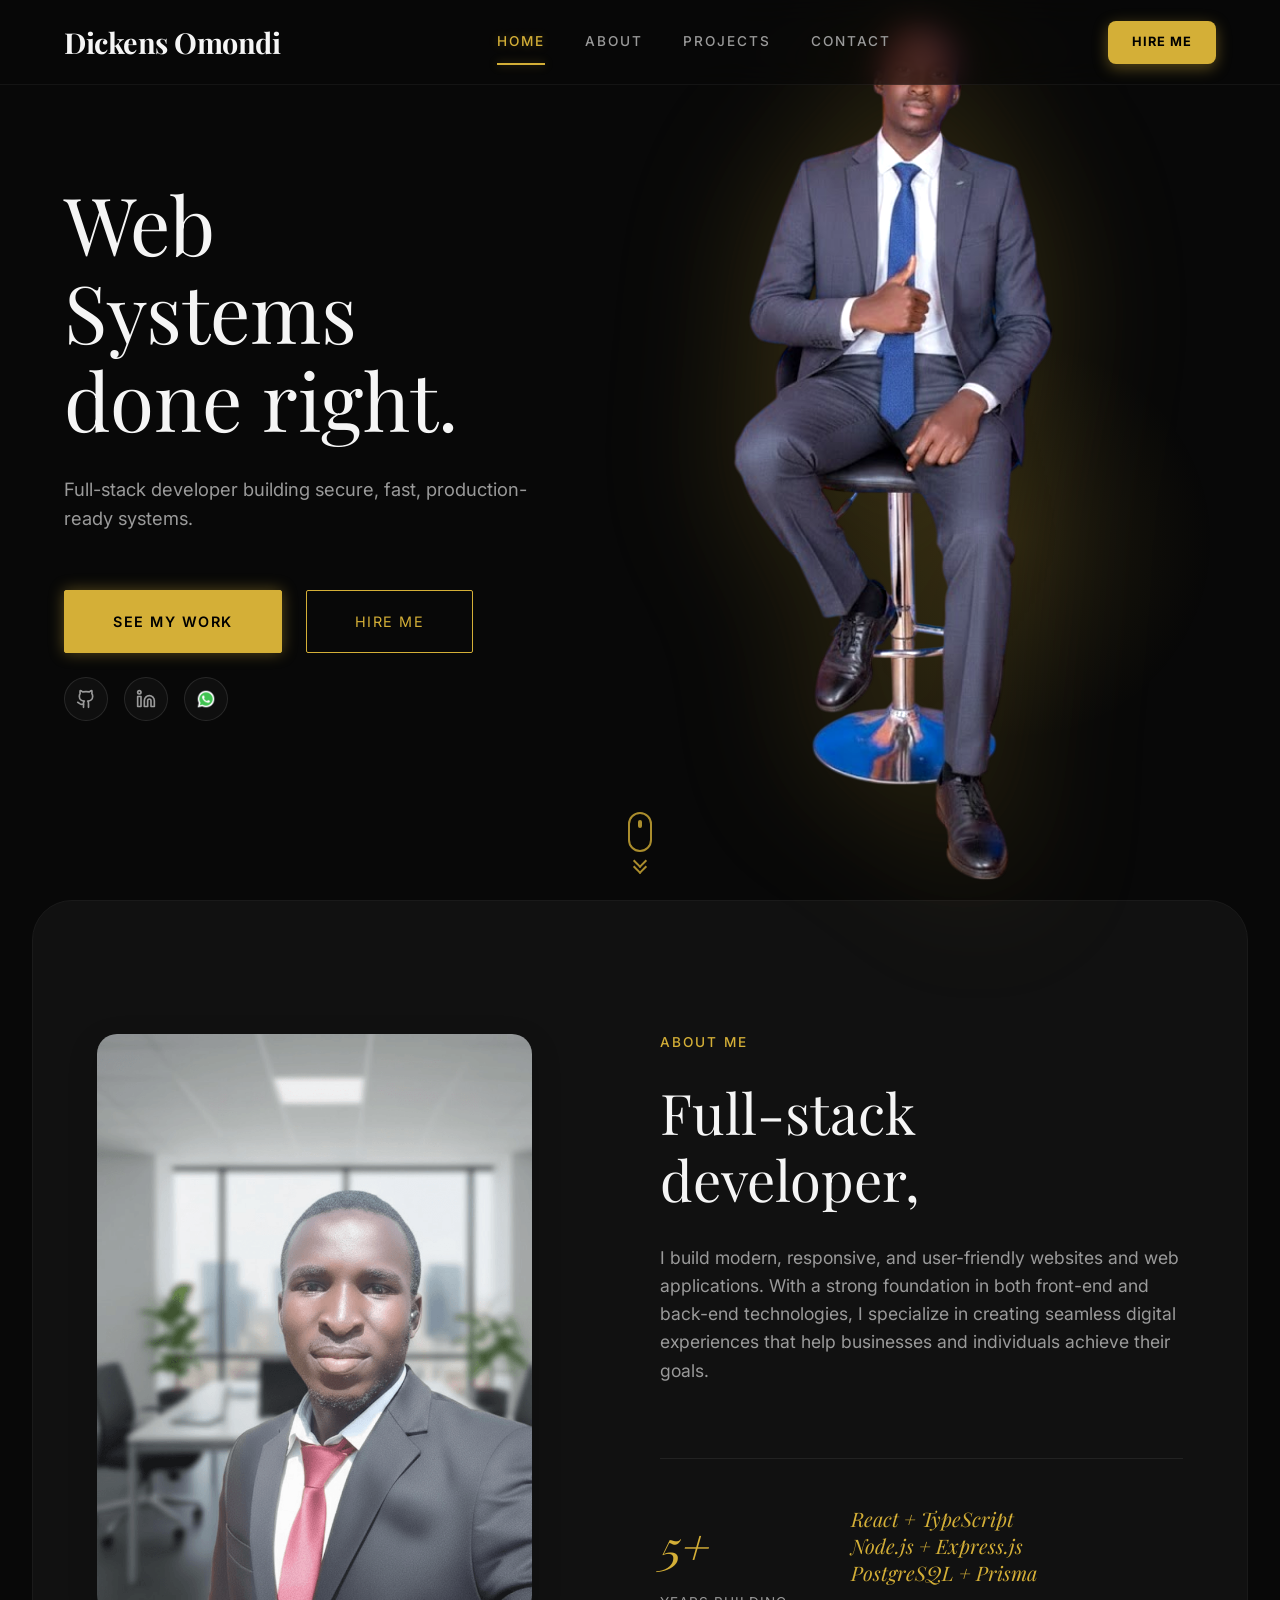
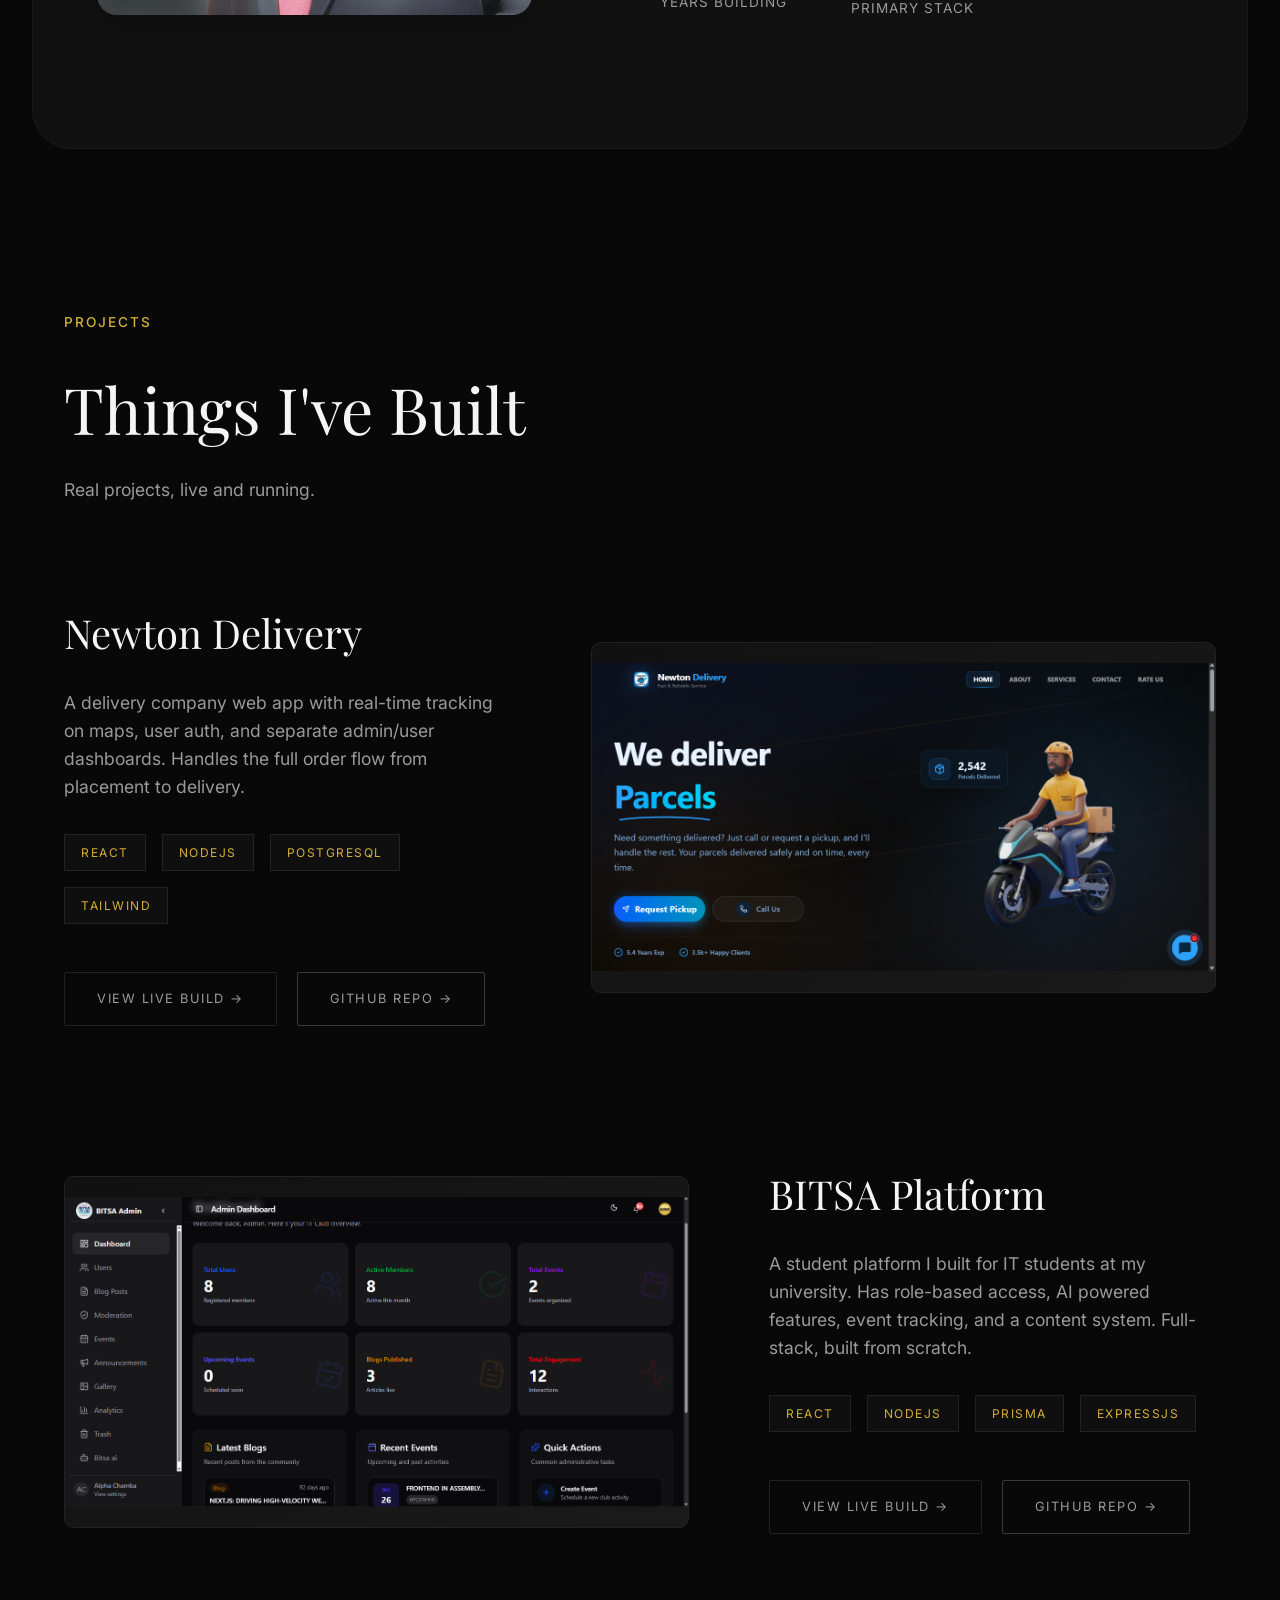
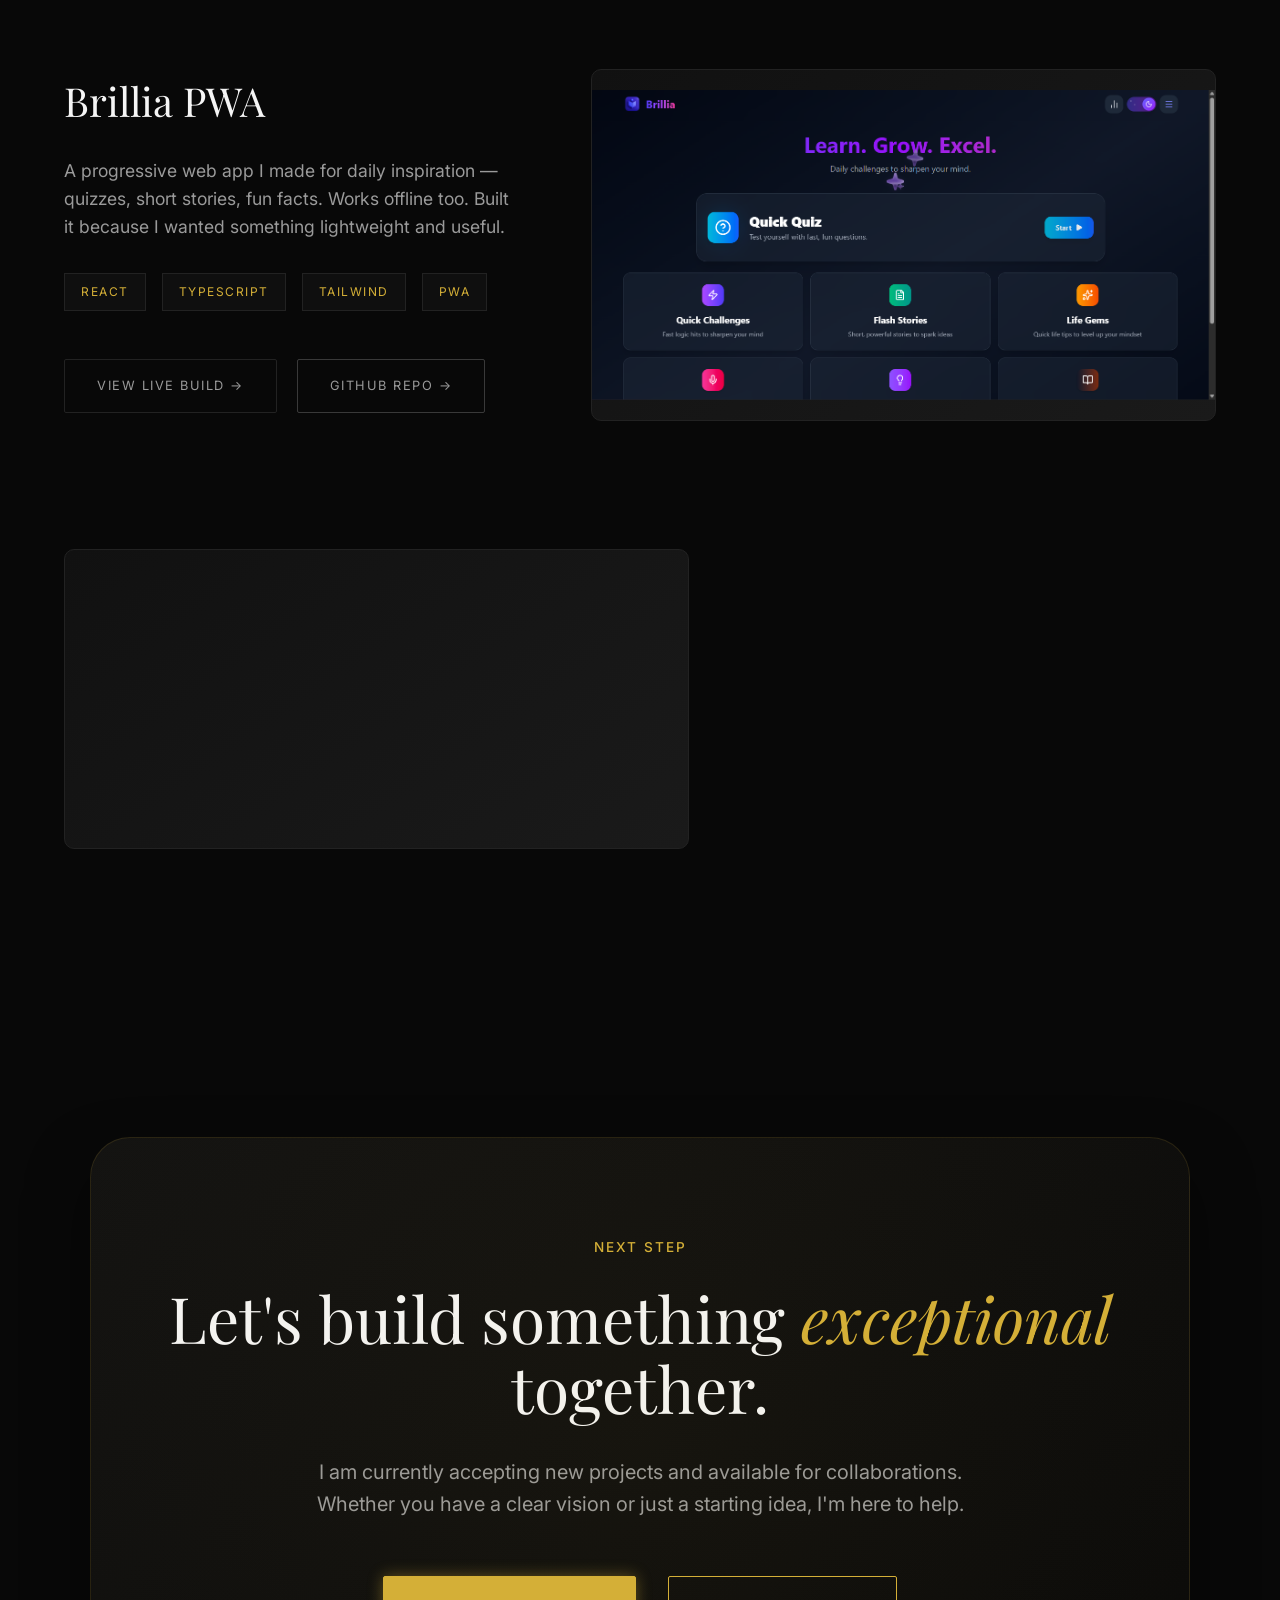
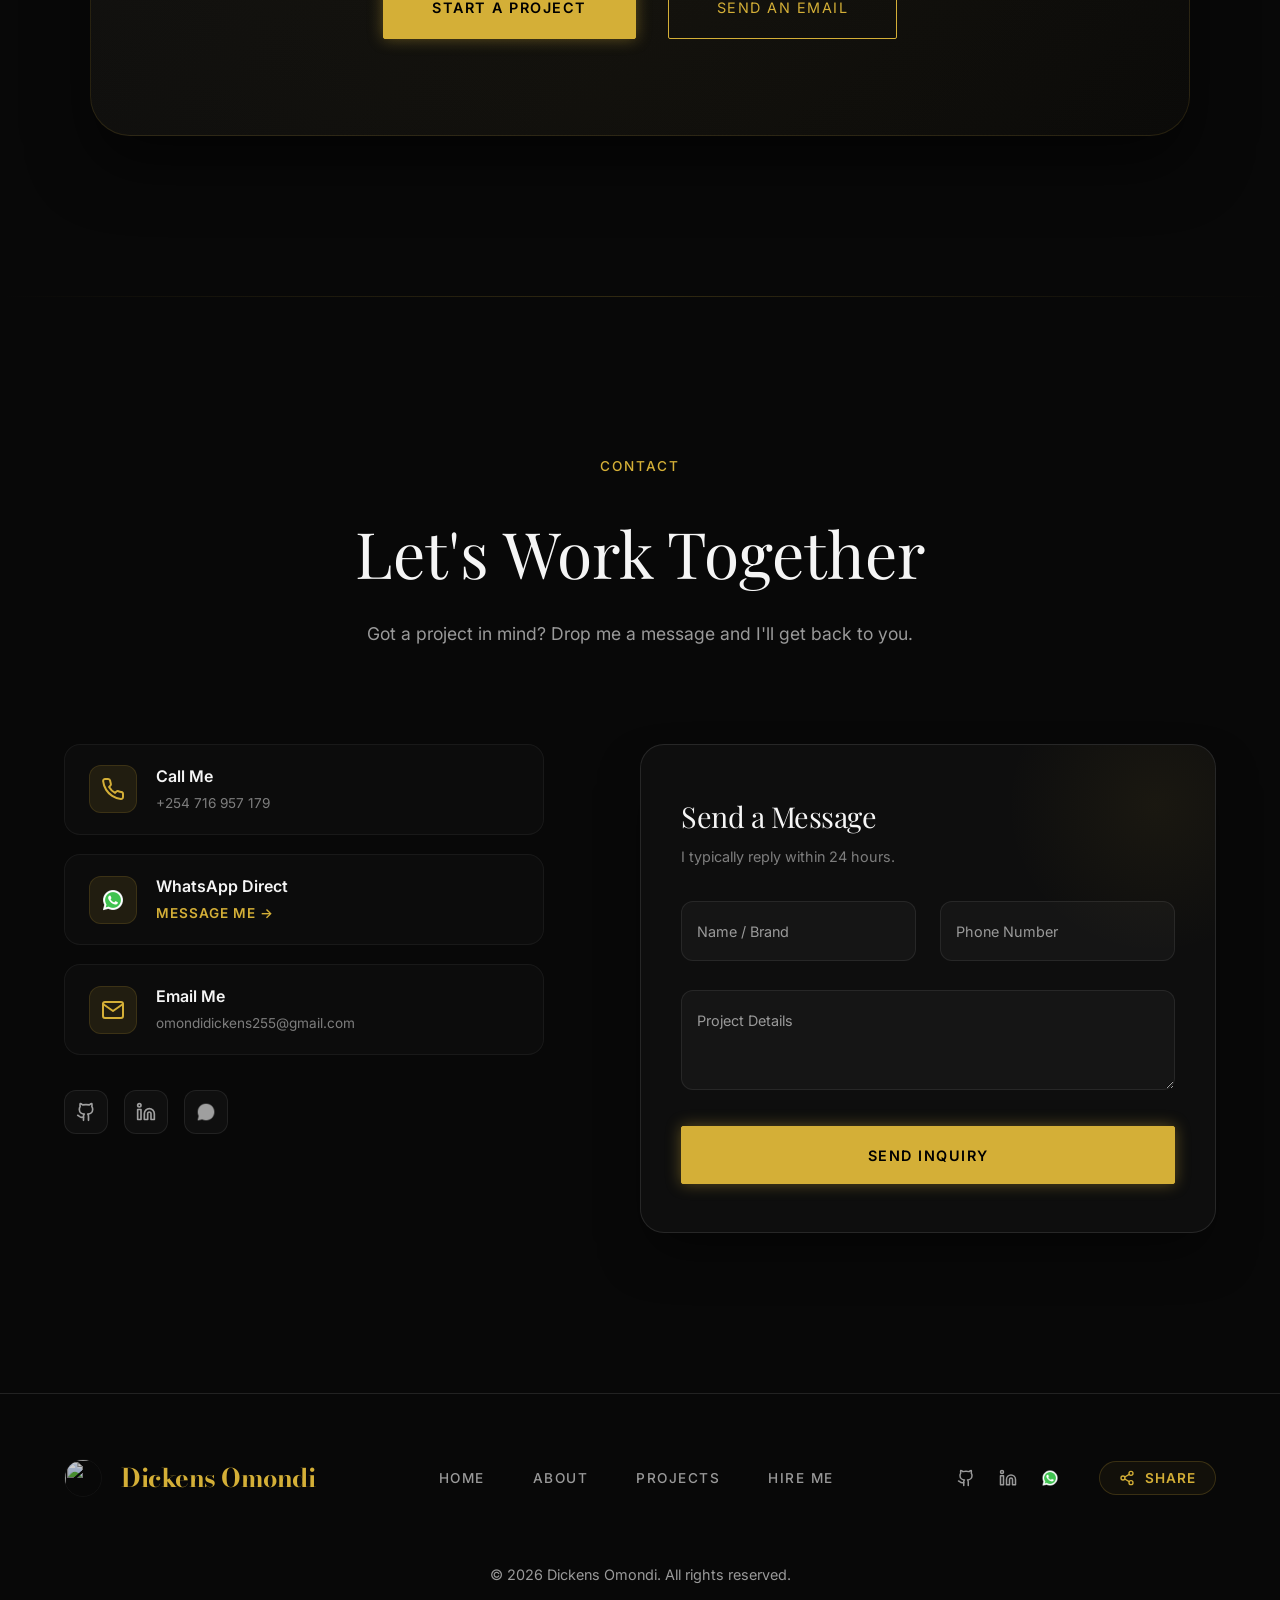
==== commit 65128539: "feat: implement admin dashboard UI and supporting scripts" ====
--- a/index.html
+++ b/index.html
@@ -808,7 +808,7 @@
         </div>
       </div>
       <p class="copyright">
-        © 2026 Dickens Omondi. All rights reserved. | <a href="https://www.flaticon.com/free-icons/whatsapp" title="whatsapp icons" target="_blank" style="color: inherit; opacity: 0.5;">WhatsApp icons by Freepik - Flaticon</a>
+        © 2026 Dickens Omondi. All rights reserved.
       </p>
     </footer>
 
--- a/styles.css
+++ b/styles.css
@@ -38,17 +38,32 @@
 .toast {
   min-width: 300px;
   max-width: 420px;
-  background: rgba(10, 10, 10, 0.96);
+  background: rgba(18, 18, 18, 0.98);
   backdrop-filter: blur(20px);
-  border: 1px solid rgba(212, 175, 55, 0.25);
+  border: 1px solid rgba(212, 175, 55, 0.4);
   border-radius: 18px;
   padding: 0.85rem 1.1rem;
   display: flex;
   align-items: center;
   gap: 1rem;
-  box-shadow: 0 25px 50px rgba(0, 0, 0, 0.7), 0 0 30px rgba(212, 175, 55, 0.05);
+  box-shadow: 0 25px 50px rgba(0, 0, 0, 0.8), 0 0 30px rgba(212, 175, 55, 0.1);
   animation: toastSlideDown 0.7s cubic-bezier(0.16, 1, 0.3, 1) forwards;
   pointer-events: auto;
+}
+
+.toast.success {
+  border-color: rgba(34, 197, 94, 0.5);
+  box-shadow: 0 25px 50px rgba(0, 0, 0, 0.8), 0 0 30px rgba(34, 197, 94, 0.15);
+}
+
+.toast.error {
+  border-color: rgba(255, 77, 77, 0.5);
+  box-shadow: 0 25px 50px rgba(0, 0, 0, 0.8), 0 0 30px rgba(255, 77, 77, 0.15);
+}
+
+.toast.loading {
+  border-color: rgba(212, 175, 55, 0.5);
+  box-shadow: 0 25px 50px rgba(0, 0, 0, 0.8), 0 0 30px rgba(212, 175, 55, 0.15);
 }
 
 @keyframes toastSlideDown {
@@ -127,7 +142,7 @@
 
 .toast-message {
   font-size: 0.85rem;
-  color: var(--text-light);
+  color: #d1d1d1; /* Brighter grey for better contrast */
   line-height: 1.4;
 }
 
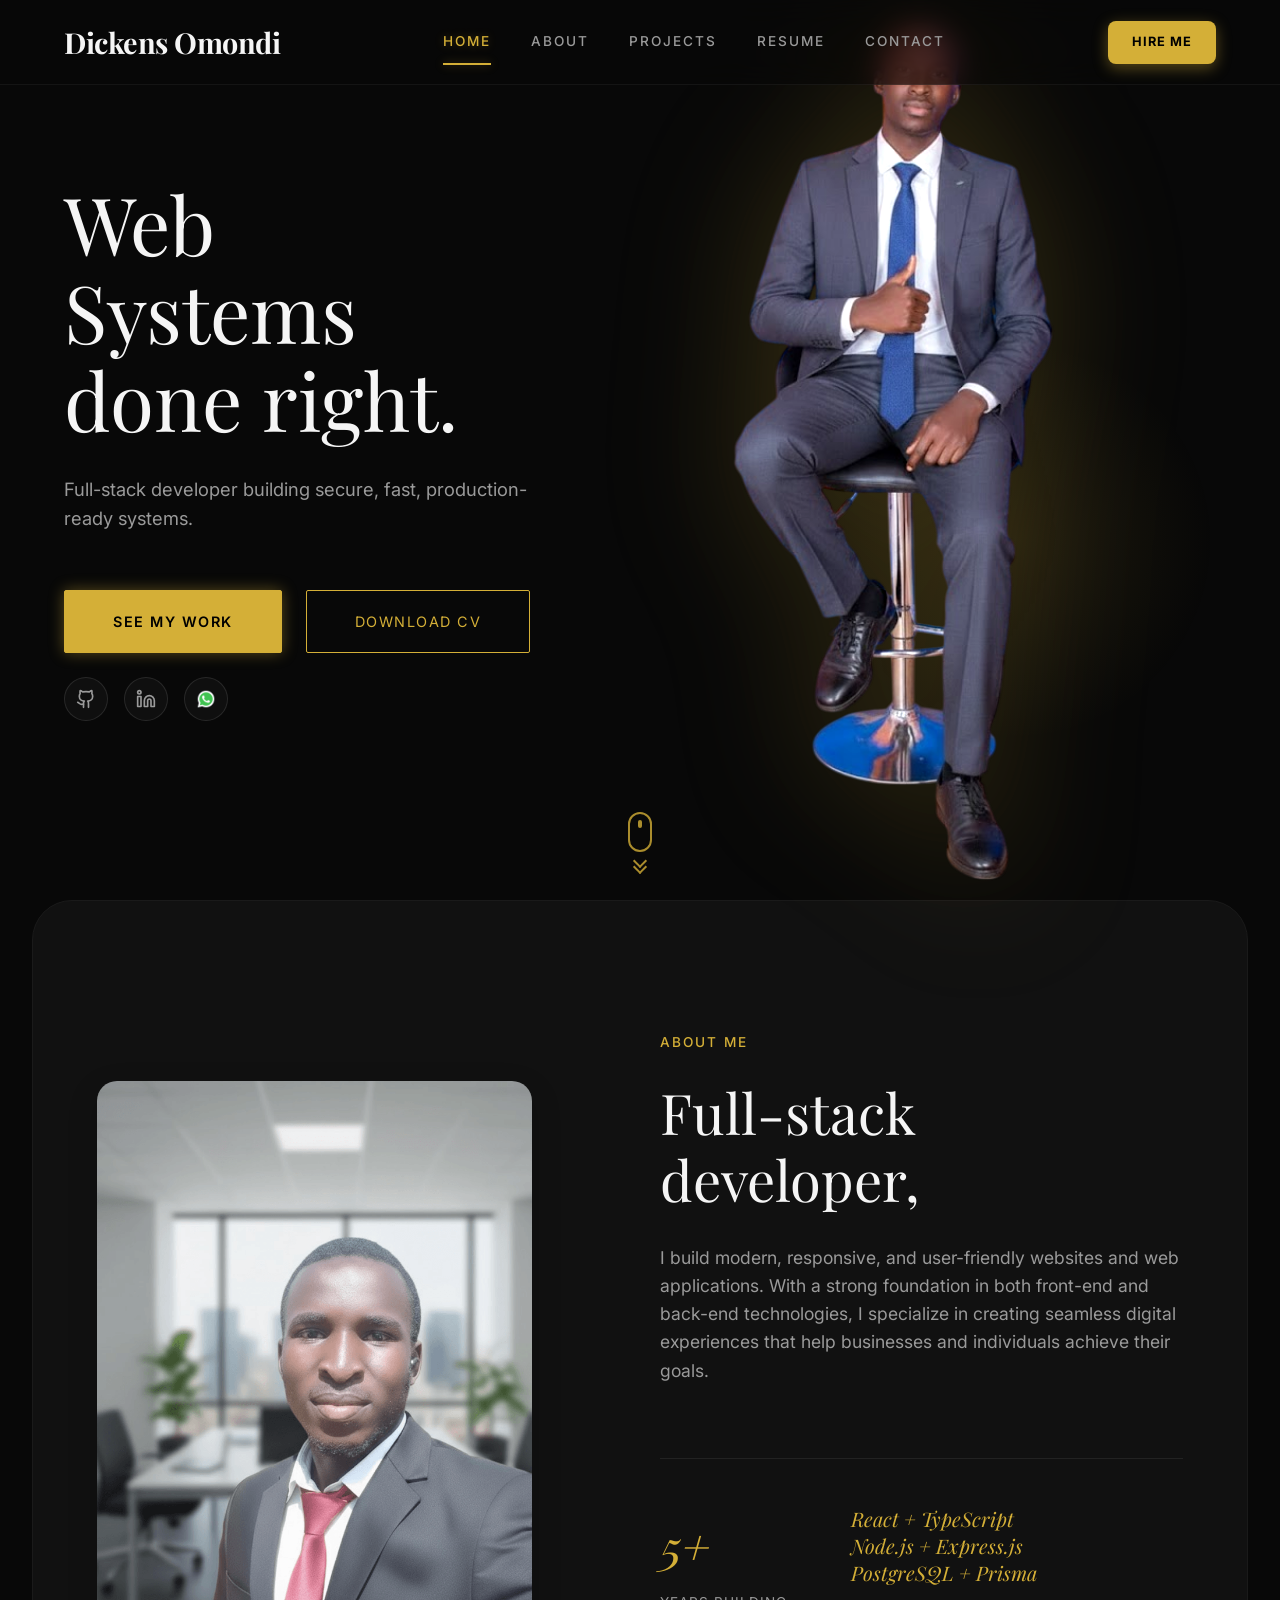
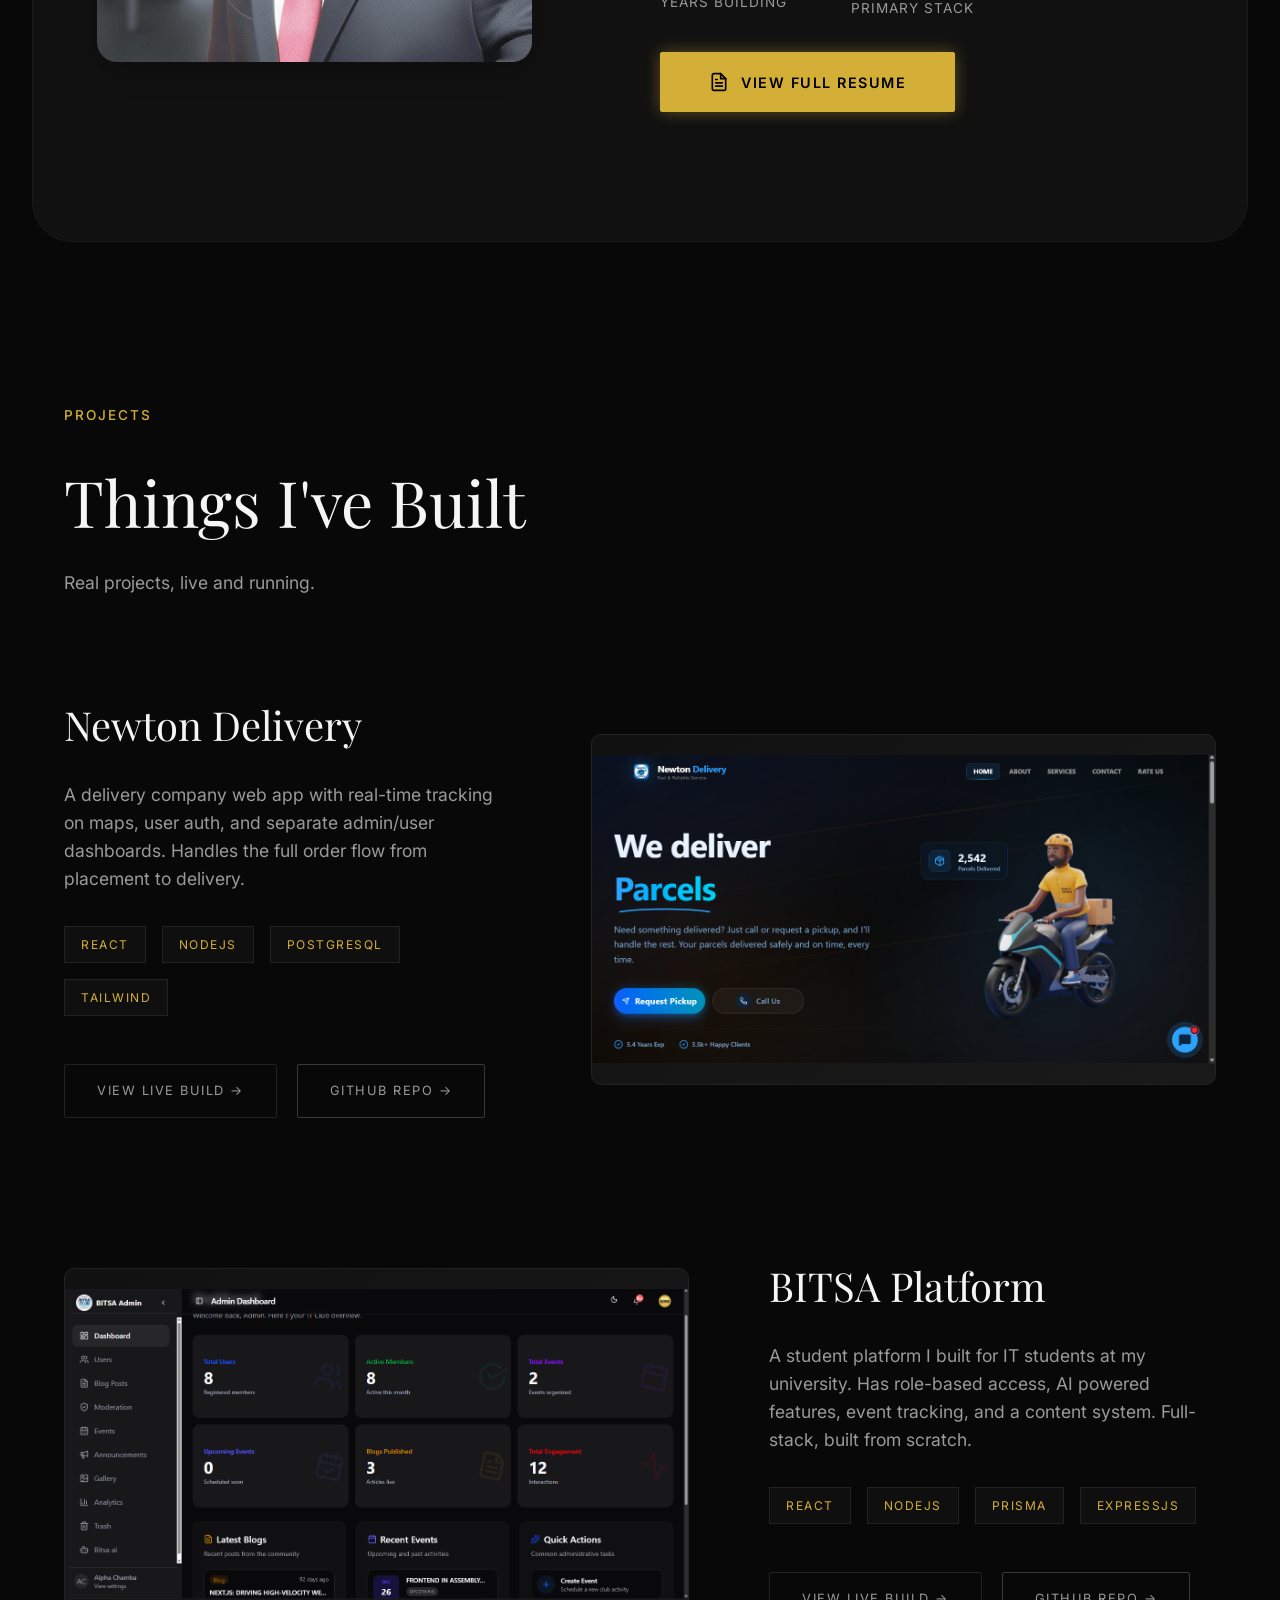
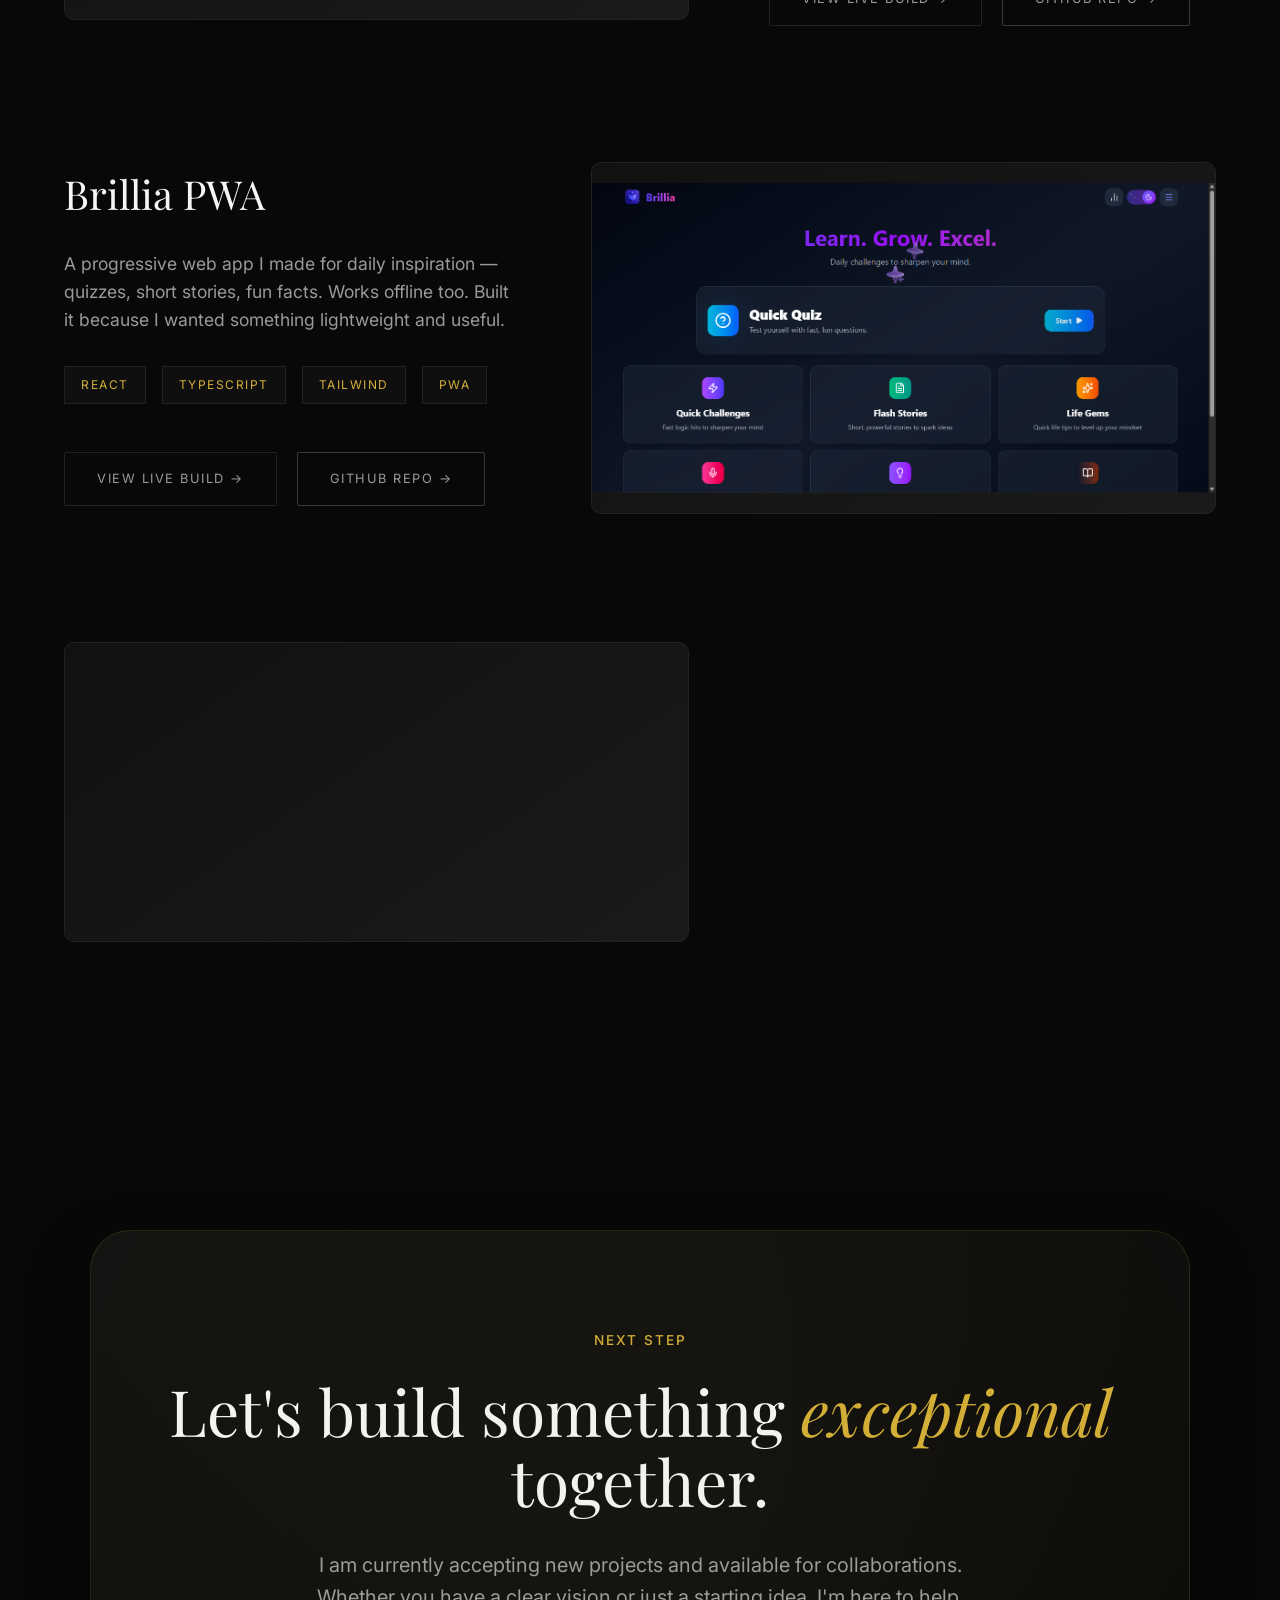
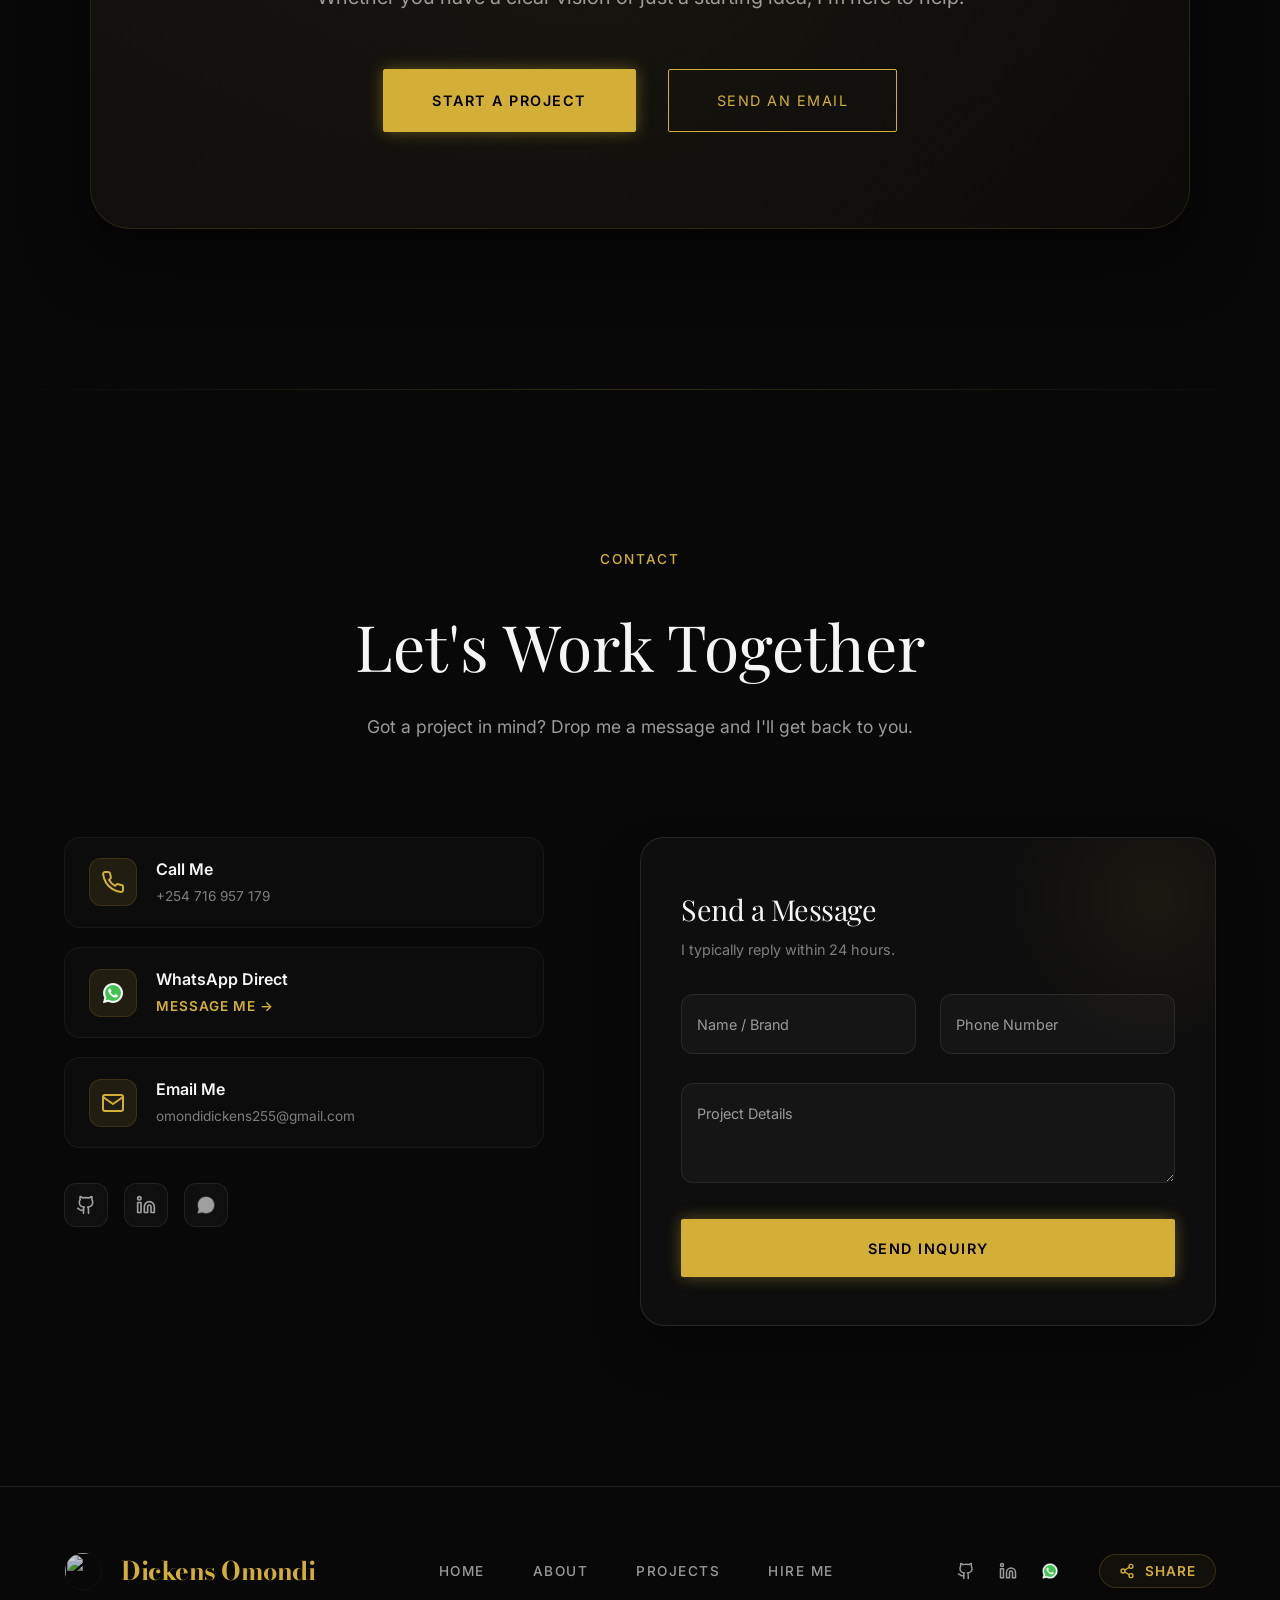
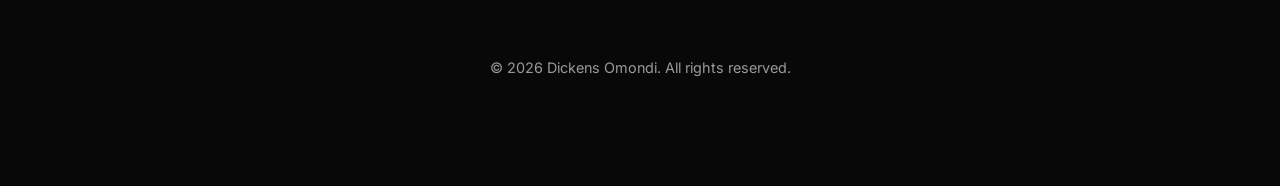
==== commit 19dee2f1: "feat: add resume download functionality and refactor toast notification system to global scope" ====
--- a/index.html
+++ b/index.html
@@ -62,7 +62,7 @@
         <a href="#home" class="active">Home</a>
         <a href="#about">About</a>
         <a href="#works">Projects</a>
-
+        <a href="javascript:void(0)" onclick="viewResume()">Resume</a>
         <a href="#contact">Contact</a>
       </nav>
 
@@ -87,7 +87,7 @@
         </p>
         <div class="btn-group fade-in delay-3">
           <a href="#works" class="btn btn-primary">See My Work</a>
-          <a href="#contact" class="btn btn-outline">Hire Me</a>
+          <a href="javascript:void(0)" onclick="viewResume()" class="btn btn-outline">Download CV</a>
         </div>
 
         <div class="social-links-hero fade-in delay-3">
@@ -149,6 +149,10 @@
               <p>Primary Stack</p>
             </div>
           </div>
+          <button onclick="viewResume()" class="btn btn-primary fade-in delay-3" style="margin-top: 2rem; display: flex; align-items: center; gap: 0.75rem;">
+            <svg width="20" height="20" viewBox="0 0 24 24" fill="none" stroke="currentColor" stroke-width="2" stroke-linecap="round" stroke-linejoin="round"><path d="M14 2H6a2 2 0 0 0-2 2v16a2 2 0 0 0 2 2h12a2 2 0 0 0 2-2V8z"/><polyline points="14 2 14 8 20 8"/><line x1="16" y1="13" x2="8" y2="13"/><line x1="16" y1="17" x2="8" y2="17"/><polyline points="10 9 9 9 8 9"/></svg>
+            View Full Resume
+          </button>
         </div>
       </div>
     </section>
@@ -627,52 +631,6 @@
       const btnText = submitBtn.querySelector(".btn-text");
       const loader = submitBtn.querySelector(".loader");
 
-      // Toast Notification System
-      function showToast(title, message, type = 'success', duration = 5000) {
-        let container = document.querySelector('.toast-container');
-        if (!container) {
-          container = document.createElement('div');
-          container.className = 'toast-container';
-          document.body.appendChild(container);
-        }
-
-        const toast = document.createElement('div');
-        toast.className = `toast ${type}`;
-        
-        let iconHtml = '';
-        if (type === 'loading') {
-          iconHtml = '<div class="toast-spinner"></div>';
-        } else {
-          const icon = type === 'success' 
-            ? '<svg width="24" height="24" viewBox="0 0 24 24" fill="none" stroke="currentColor" stroke-width="2" stroke-linecap="round" stroke-linejoin="round"><polyline points="20 6 9 17 4 12"></polyline></svg>'
-            : '<svg width="24" height="24" viewBox="0 0 24 24" fill="none" stroke="currentColor" stroke-width="2" stroke-linecap="round" stroke-linejoin="round"><circle cx="12" cy="12" r="10"></circle><line x1="12" y1="8" x2="12" y2="12"></line><line x1="12" y1="16" x2="12.01" y2="16"></line></svg>';
-          iconHtml = icon;
-        }
-
-        toast.innerHTML = `
-          <div class="toast-icon">${iconHtml}</div>
-          <div class="toast-content">
-            <div class="toast-title">${title}</div>
-            <div class="toast-message">${message}</div>
-          </div>
-        `;
-
-        container.appendChild(toast);
-
-        const removeToast = () => {
-          toast.classList.add('fade-out');
-          setTimeout(() => {
-            toast.remove();
-            if (container.childNodes.length === 0) container.remove();
-          }, 500);
-        };
-
-        if (duration > 0) {
-          setTimeout(removeToast, duration);
-        }
-
-        return { remove: removeToast };
-      }
 
       contactForm.addEventListener("submit", async (e) => {
         e.preventDefault();
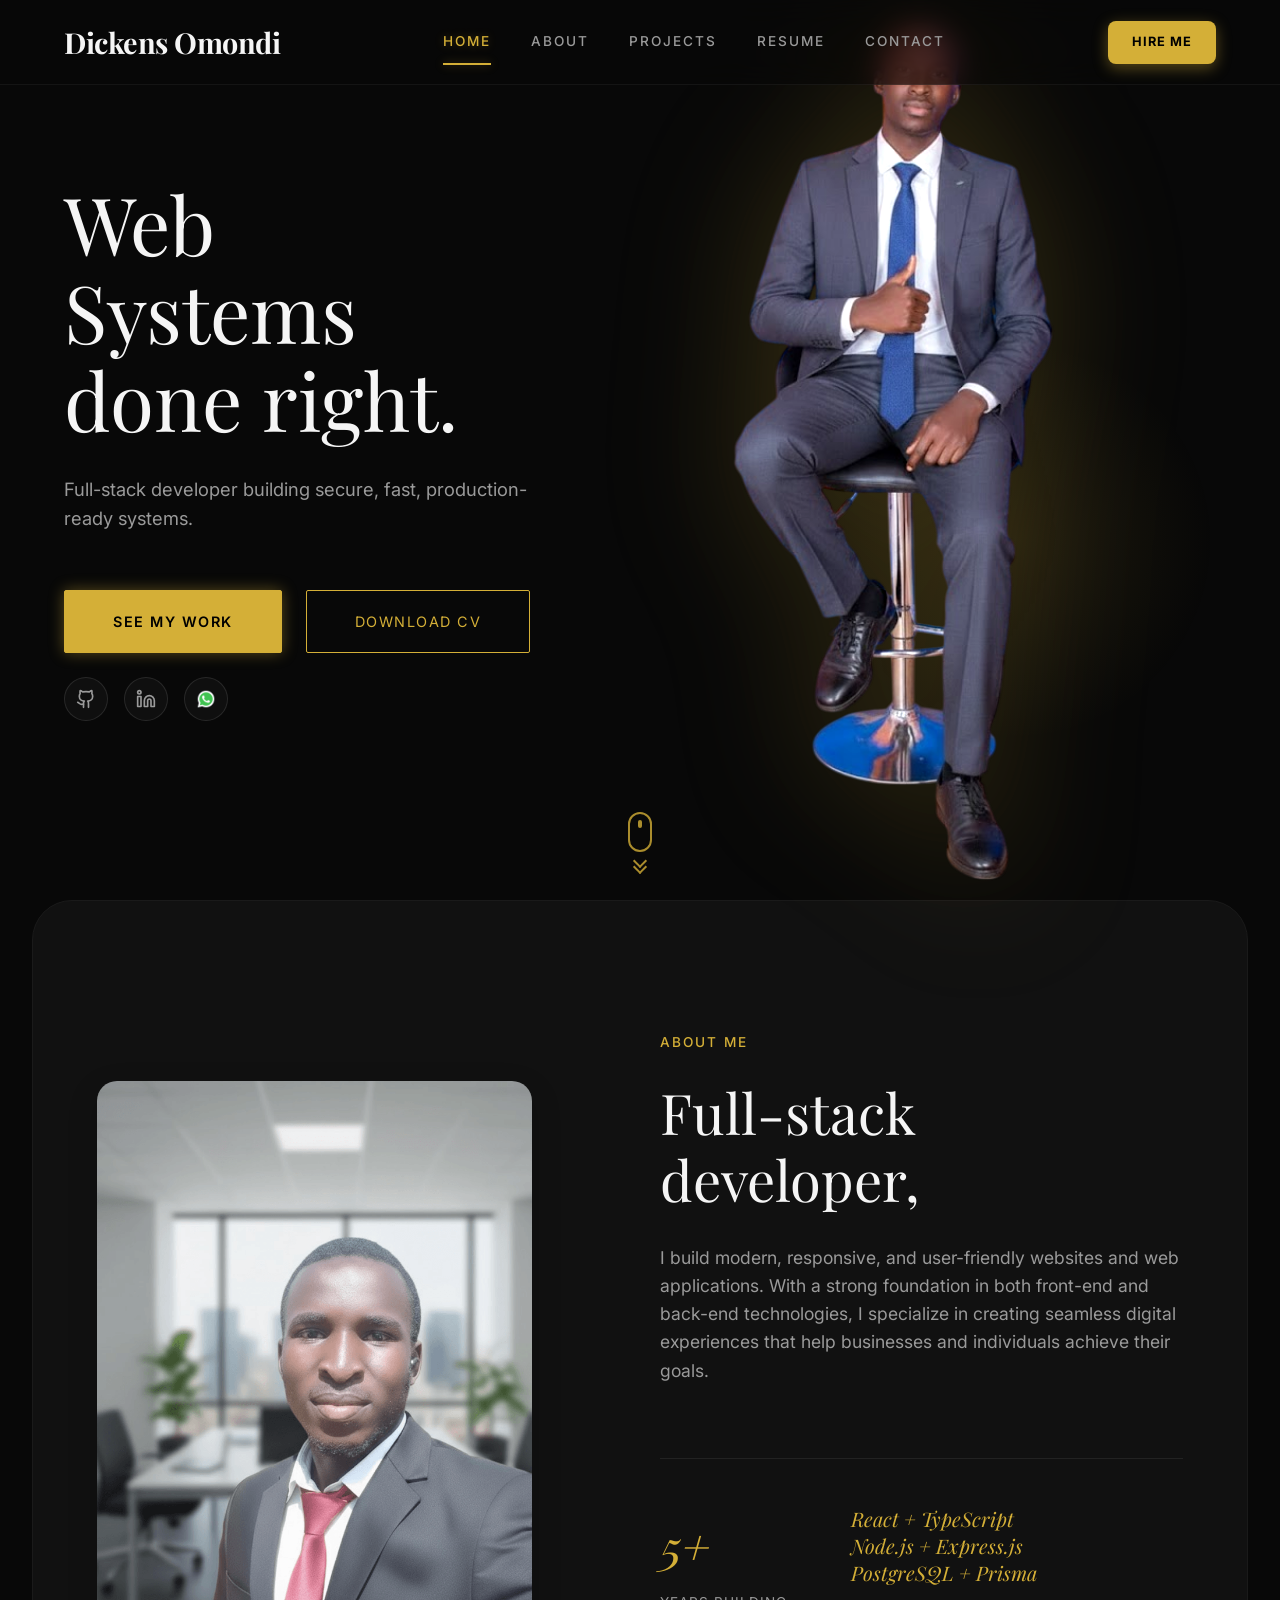
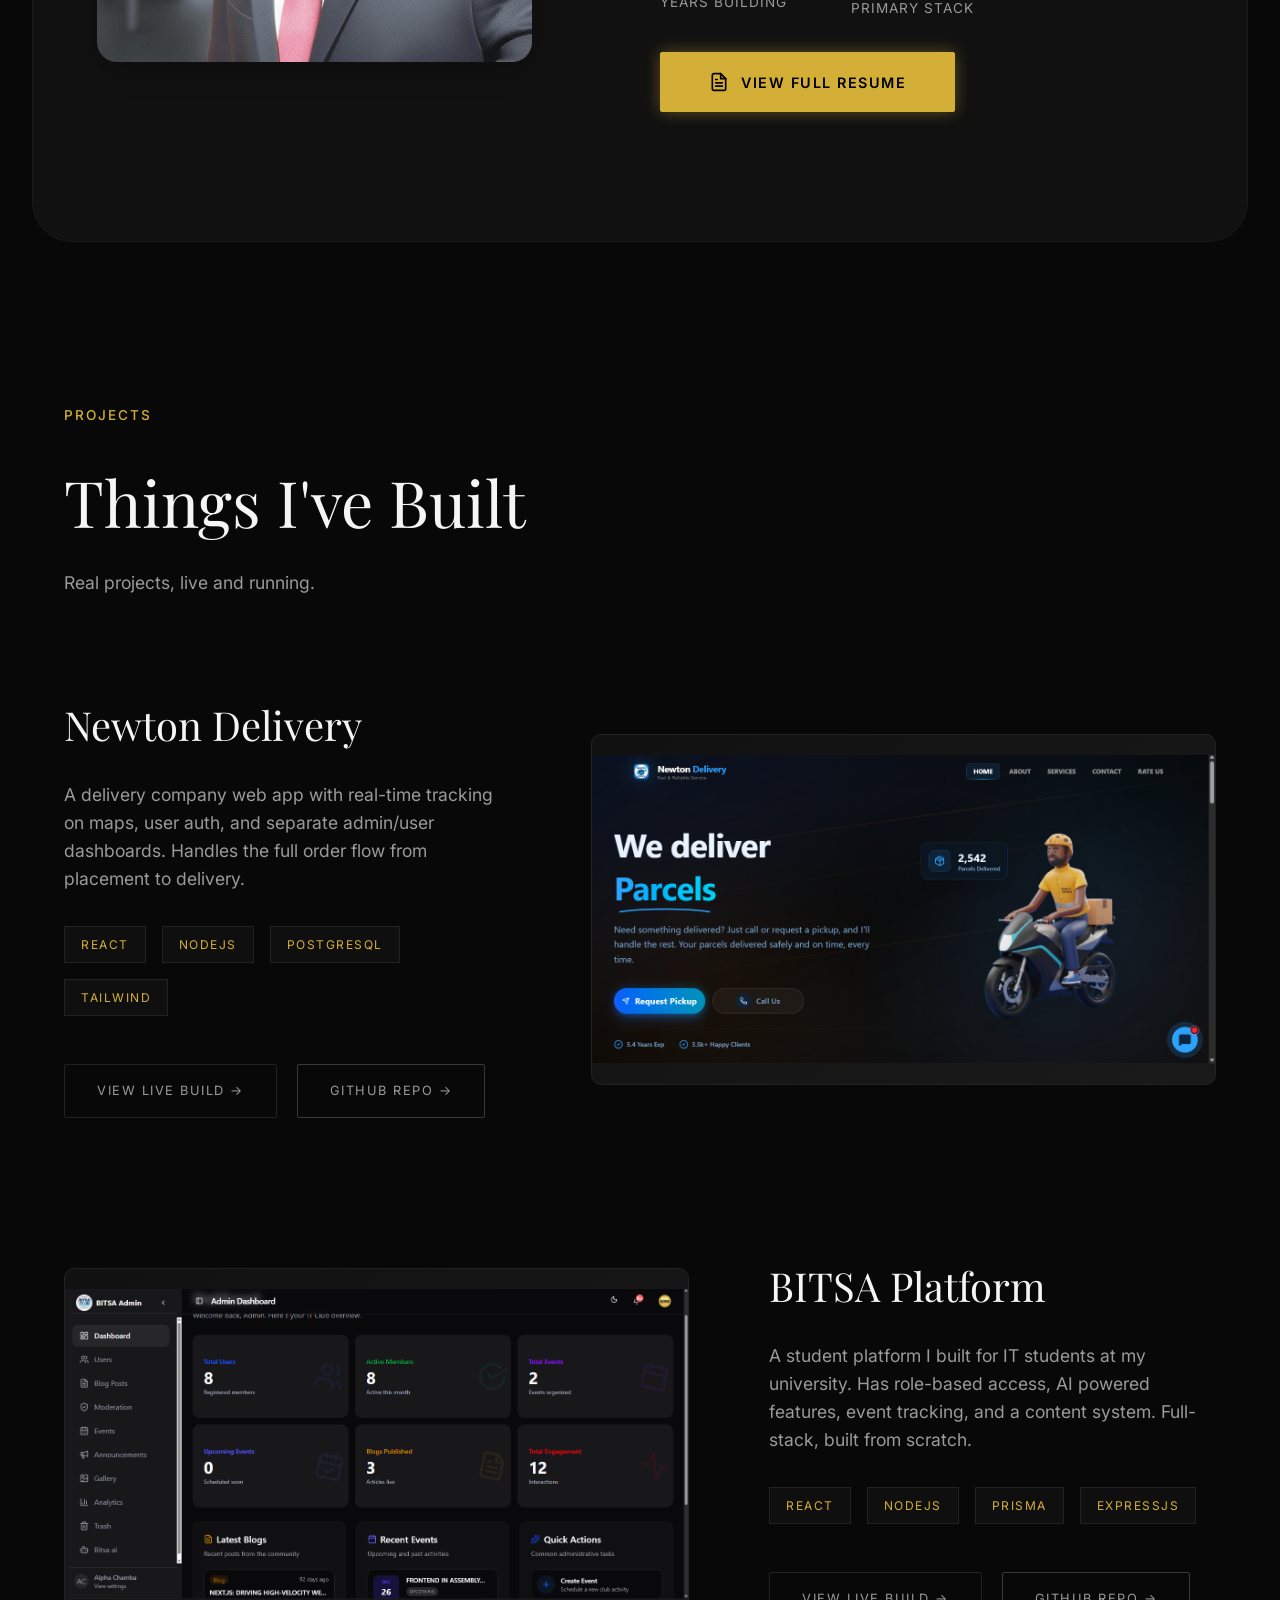
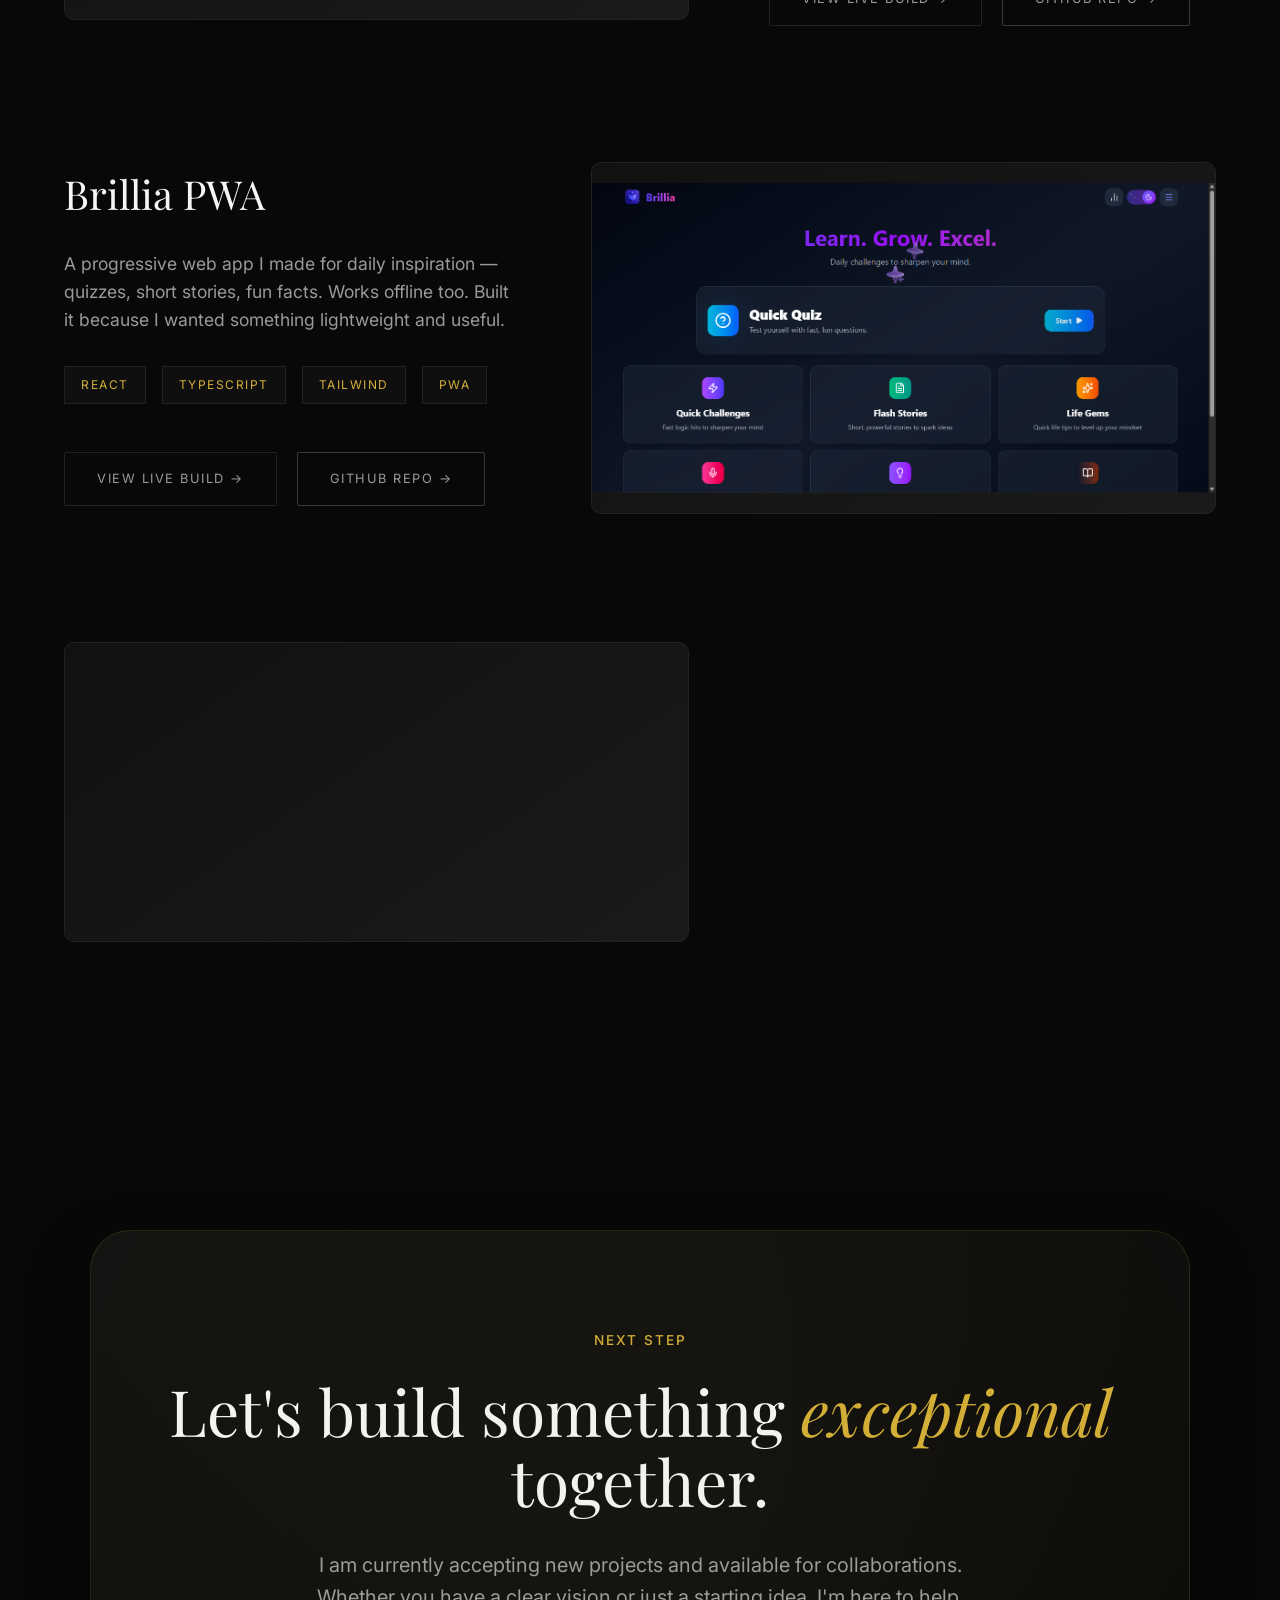
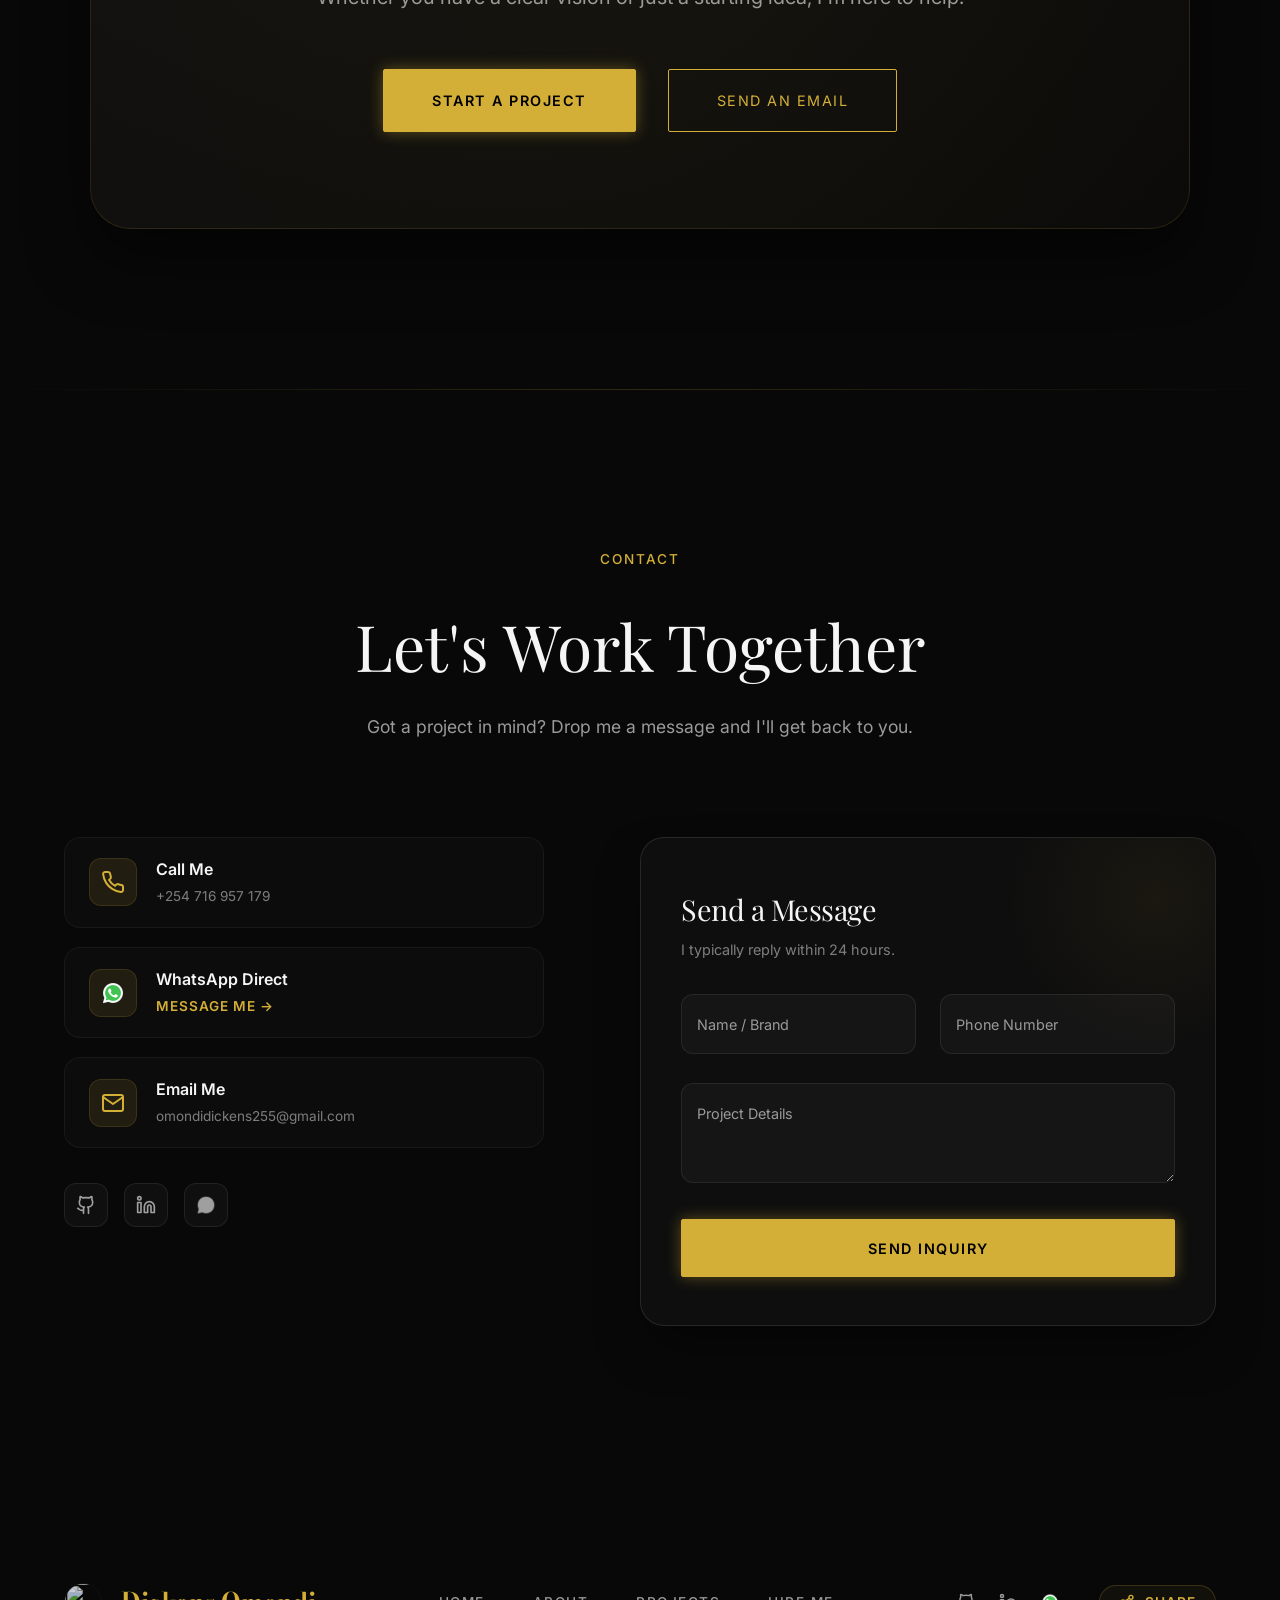
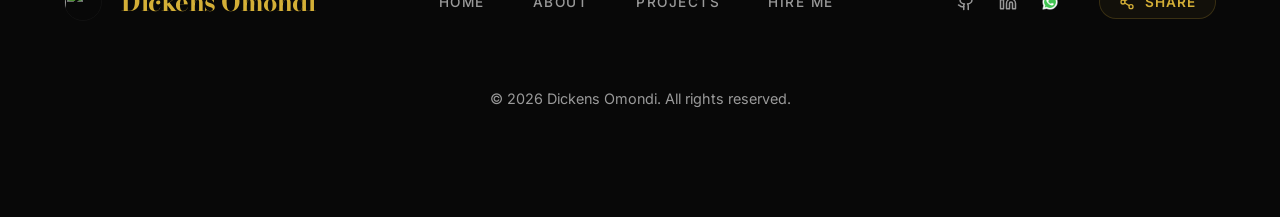
==== commit 2bff3d7f: "refactor: redesign footer layout and styles for improved responsiveness and visual alignment" ====
--- a/index.html
+++ b/index.html
@@ -720,15 +720,17 @@
           <a href="#contact">Hire Me</a>
         </div>
         <div class="footer-social">
-          <a target="_blank" href="https://github.com/dikie001" aria-label="GitHub">
-            <svg width="18" height="18" viewBox="0 0 24 24" fill="none" stroke="currentColor" stroke-width="2" stroke-linecap="round" stroke-linejoin="round"><path d="M15 22v-4a4.8 4.8 0 0 0-1-3.5c3 0 6-2 6-5.5.08-1.25-.27-2.48-1-3.5.28-1.15.28-2.35 0-3.5 0 0-1 0-3 1.5-2.64-.5-5.36-.5-8 0C6 2 5 2 5 2c-.3 1.15-.3 2.35 0 3.5A5.403 5.403 0 0 0 4 9c0 3.5 3 5.5 6 5.5-.39.49-.68 1.05-.85 1.65-.17.6-.22 1.23-.15 1.85v4"/><path d="M9 18c-4.51 2-5-2-7-2"/></svg>
-          </a>
-          <a target="_blank" href="https://www.linkedin.com/in/dickens-omondi-3a286b261" aria-label="LinkedIn">
-            <svg width="18" height="18" viewBox="0 0 24 24" fill="none" stroke="currentColor" stroke-width="2" stroke-linecap="round" stroke-linejoin="round"><path d="M16 8a6 6 0 0 1 6 6v7h-4v-7a2 2 0 0 0-2-2 2 2 0 0 0-2 2v7h-4v-7a6 6 0 0 1 6-6z"/><rect width="4" height="12" x="2" y="9"/><circle cx="4" cy="4" r="2"/></svg>
-          </a>
-          <a target="_blank" href="https://wa.me/254716957179?text=Hi%20Dickens,%20I'm%20interested%20in%20working%20with%20you!" aria-label="WhatsApp">
-            <img src="images/whatsapp.png" alt="WhatsApp" width="18" height="18" style="display: block;">
-          </a>
+          <div class="social-wrapper">
+            <a target="_blank" href="https://github.com/dikie001" aria-label="GitHub">
+              <svg width="18" height="18" viewBox="0 0 24 24" fill="none" stroke="currentColor" stroke-width="2" stroke-linecap="round" stroke-linejoin="round"><path d="M15 22v-4a4.8 4.8 0 0 0-1-3.5c3 0 6-2 6-5.5.08-1.25-.27-2.48-1-3.5.28-1.15.28-2.35 0-3.5 0 0-1 0-3 1.5-2.64-.5-5.36-.5-8 0C6 2 5 2 5 2c-.3 1.15-.3 2.35 0 3.5A5.403 5.403 0 0 0 4 9c0 3.5 3 5.5 6 5.5-.39.49-.68 1.05-.85 1.65-.17.6-.22 1.23-.15 1.85v4"/><path d="M9 18c-4.51 2-5-2-7-2"/></svg>
+            </a>
+            <a target="_blank" href="https://www.linkedin.com/in/dickens-omondi-3a286b261" aria-label="LinkedIn">
+              <svg width="18" height="18" viewBox="0 0 24 24" fill="none" stroke="currentColor" stroke-width="2" stroke-linecap="round" stroke-linejoin="round"><path d="M16 8a6 6 0 0 1 6 6v7h-4v-7a2 2 0 0 0-2-2 2 2 0 0 0-2 2v7h-4v-7a6 6 0 0 1 6-6z"/><rect width="4" height="12" x="2" y="9"/><circle cx="4" cy="4" r="2"/></svg>
+            </a>
+            <a target="_blank" href="https://wa.me/254716957179?text=Hi%20Dickens,%20I'm%20interested%20in%20working%20with%20you!" aria-label="WhatsApp">
+              <img src="images/whatsapp.png" alt="WhatsApp" width="18" height="18" style="display: block;">
+            </a>
+          </div>
           <button id="share-site-btn" class="share-btn-pill" aria-label="Share Website">
             <svg width="16" height="16" viewBox="0 0 24 24" fill="none" stroke="currentColor" stroke-width="2" stroke-linecap="round" stroke-linejoin="round"><circle cx="18" cy="5" r="3"></circle><circle cx="6" cy="12" r="3"></circle><circle cx="18" cy="19" r="3"></circle><line x1="8.59" y1="13.51" x2="15.42" y2="17.49"></line><line x1="15.41" y1="6.51" x2="8.59" y2="10.49"></line></svg>
             <span>Share</span>
--- a/styles.css
+++ b/styles.css
@@ -845,6 +845,12 @@
   box-shadow: 0 30px 60px rgba(0, 0, 0, 0.5);
   position: relative;
   overflow: hidden;
+  transition: transform 0.4s ease, border-color 0.4s ease;
+}
+
+.cta-container:hover {
+  transform: translateY(-5px);
+  border-color: rgba(212, 175, 55, 0.3);
 }
 
 .cta-container::before {
@@ -884,21 +890,6 @@
   display: flex;
   justify-content: center;
   gap: 2rem;
-}
-
-@media (max-width: 768px) {
-  .cta-content h2 {
-    font-size: 2.8rem;
-  }
-  
-  .cta-actions {
-    flex-direction: column;
-    gap: 1rem;
-  }
-  
-  .cta-container {
-    padding: 4rem 2rem;
-  }
 }
 
 /* Better Contact Section Redesign */
@@ -1407,10 +1398,10 @@
 
 /* Footer */
 .footer {
-  padding: 4rem 5%;
-  border-top: 1px solid #222;
+  padding: 6rem 5%;
   max-width: 1400px;
   margin: 0 auto;
+  position: relative;
 }
 
 .footer-content {
@@ -1470,6 +1461,13 @@
 
 .footer-social {
   display: flex;
+  align-items: center;
+  gap: 1.5rem;
+}
+
+.social-wrapper {
+  display: flex;
+  align-items: center;
   gap: 1.5rem;
 }
 
@@ -1586,19 +1584,49 @@
     order: 2;
   }
 
-
-
   .about {
     margin: 1rem auto;
     max-width: calc(100% - 2rem);
     padding: 5rem 2rem;
   }
+
+  .cta-content h2 {
+    font-size: 3.2rem;
+  }
+
+  .cta-container {
+    padding: 5rem 3rem;
+  }
 }
 
 @media (max-width: 768px) {
 
   section {
-    padding: 5rem 5%;
+    padding: 4rem 5%;
+  }
+
+  .cta-section {
+    padding: 6rem 5%;
+  }
+
+  .cta-content h2 {
+    font-size: 2.5rem;
+  }
+
+  .cta-content p {
+    font-size: 1.1rem;
+    margin-bottom: 2.5rem;
+  }
+
+  .cta-actions {
+    flex-direction: column;
+    gap: 1rem;
+    padding: 0 1rem;
+  }
+
+  .cta-container {
+    padding: 3.5rem 1.5rem;
+    border-radius: 30px;
   }
 
   .about {
@@ -1766,67 +1794,107 @@
 
   /* Footer mobile redesign */
   .footer {
-    padding: 3rem 6%;
+    padding: 5rem 6% 3rem;
     text-align: center;
   }
 
   .footer-content {
     flex-direction: column;
     align-items: center;
-    gap: 0;
+    gap: 3rem;
+    margin-bottom: 3rem;
+  }
+
+  .footer-logo-group {
+    flex-direction: column;
+    gap: 1rem;
+  }
+
+  .footer .logo {
+    font-size: 1.8rem;
     margin-bottom: 0;
-  }
-
-  .footer .logo {
-    font-size: 1.6rem;
-    margin-bottom: 0.5rem;
-  }
-
-  /* Gold divider under logo */
+    position: relative;
+    display: inline-block;
+  }
+
+  /* Elegant gold accent instead of heavy line */
   .footer .logo::after {
     content: '';
     display: block;
-    width: 40px;
-    height: 2px;
-    background: var(--accent-color);
-    margin: 0.8rem auto 2rem;
+    width: 60px;
+    height: 1px;
+    background: linear-gradient(90deg, transparent, var(--accent-color), transparent);
+    margin: 0.8rem auto 0;
     border-radius: 2px;
   }
 
-  /* Nav links — 2×2 grid */
+  /* Nav links — Elegant 2×2 grid */
   .footer-links {
     display: grid;
     grid-template-columns: repeat(2, 1fr);
-    gap: 0.8rem 2.5rem;
+    gap: 1.5rem 3rem;
     justify-items: center;
-    margin-bottom: 2rem;
   }
 
   .footer-links a {
-    font-size: 0.78rem;
-    letter-spacing: 1.5px;
-  }
-
-  /* Social links — single row, centered */
+    font-size: 0.8rem;
+    letter-spacing: 2px;
+    color: var(--text-light);
+  }
+
+  /* Social links — Cleaner layout */
   .footer-social {
     display: flex;
-    flex-wrap: nowrap;
+    flex-direction: column;
+    align-items: center;
+    gap: 2rem;
+    padding: 2.5rem 0;
+    border-top: 1px solid rgba(255, 255, 255, 0.05);
+    width: 100%;
+  }
+
+  .social-wrapper {
+    display: flex;
+    gap: 2rem;
+    align-items: center;
     justify-content: center;
-    gap: 1.5rem;
-    padding: 1.2rem 0;
-    border-top: 1px solid rgba(255, 255, 255, 0.07);
-    border-bottom: 1px solid rgba(255, 255, 255, 0.07);
-    margin-bottom: 1.8rem;
-  }
-
-  .footer-social a {
+  }
+
+  .share-btn-pill {
+    margin-left: 0;
+    width: fit-content;
+  }
+
+  .copyright {
     font-size: 0.75rem;
-    letter-spacing: 1.2px;
-  }
-
-  .copyright {
-    font-size: 0.78rem;
     letter-spacing: 0.5px;
+    opacity: 0.6;
+    margin-top: 2rem;
+  }
+}
+
+@media (max-width: 480px) {
+  .cta-content h2 {
+    font-size: 2rem;
+  }
+
+  .cta-section {
+    padding: 4rem 3%;
+  }
+
+  .cta-container {
+    padding: 3rem 1.2rem;
+    border-radius: 24px;
+  }
+
+  .cta-content p {
+    font-size: 1rem;
+    margin-bottom: 2rem;
+  }
+  
+  .cta-actions .btn {
+    padding: 1rem 2rem;
+    font-size: 0.85rem;
   }
 }
 
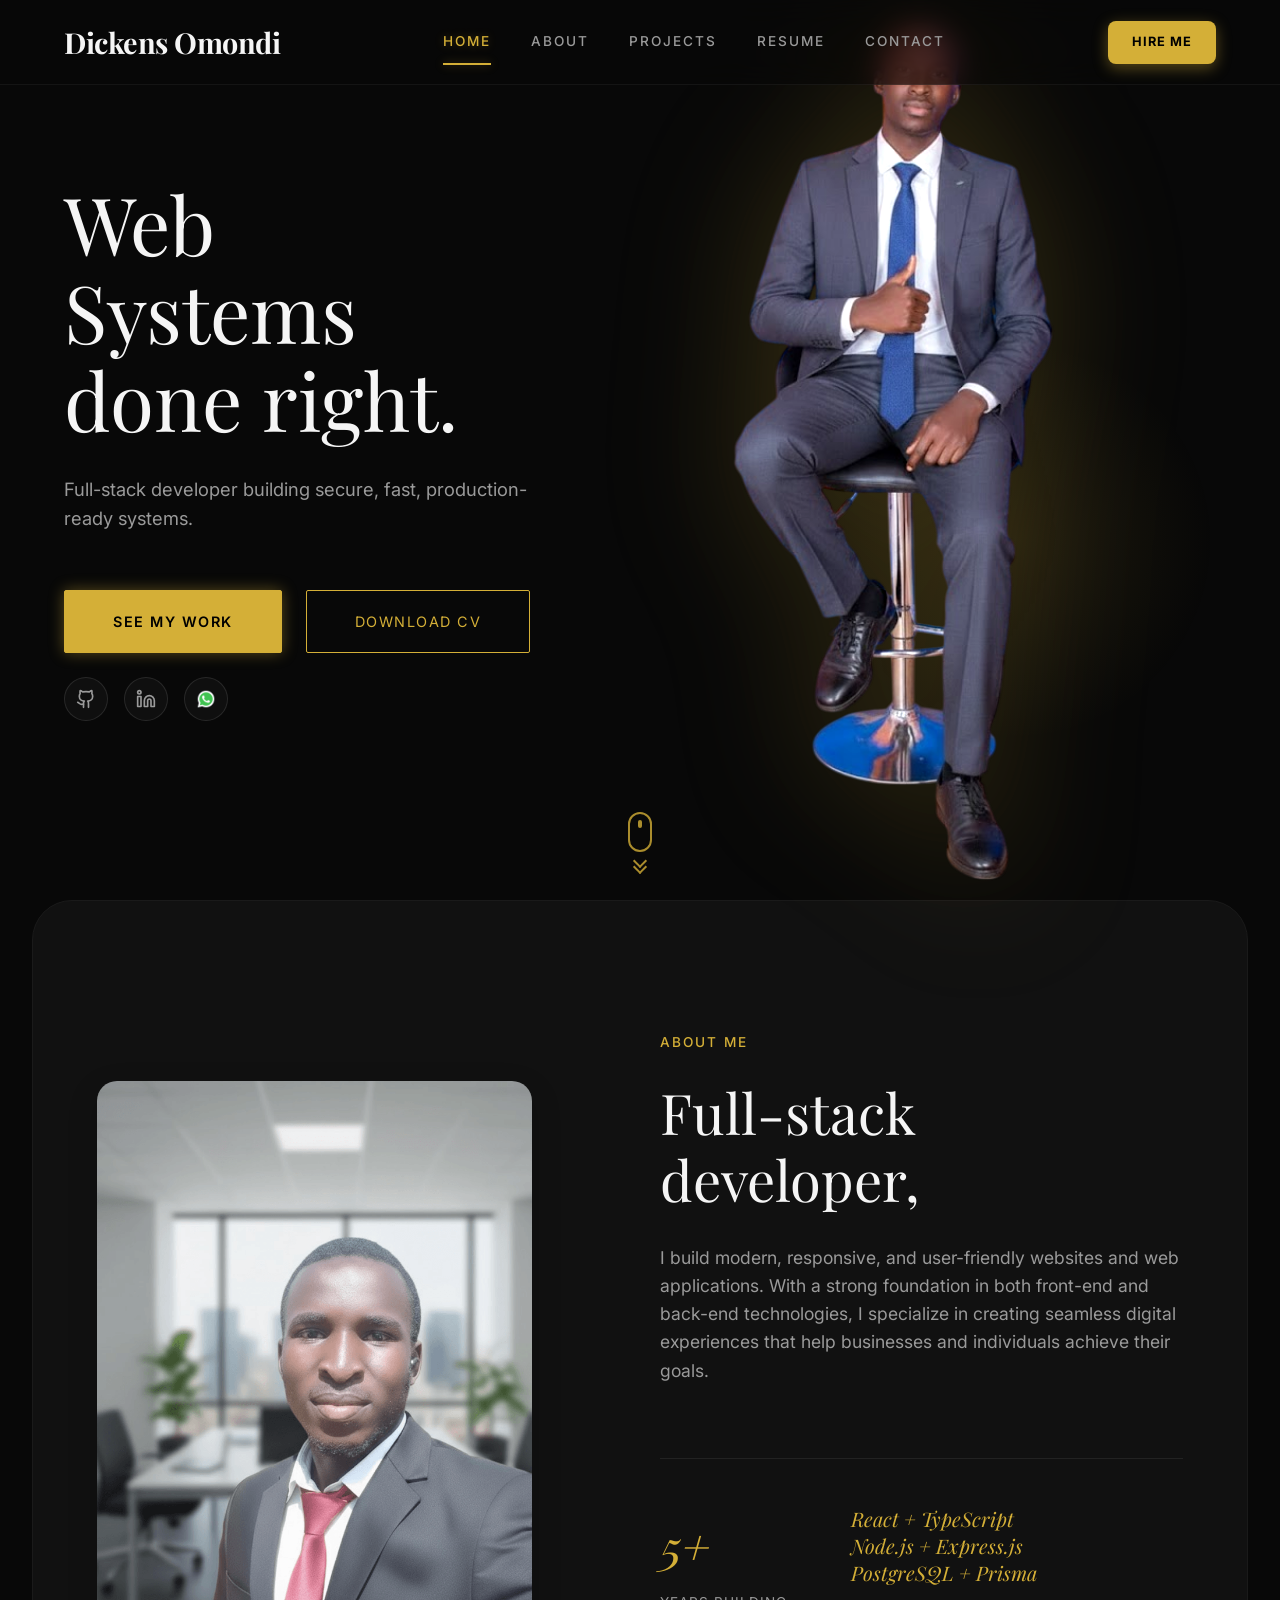
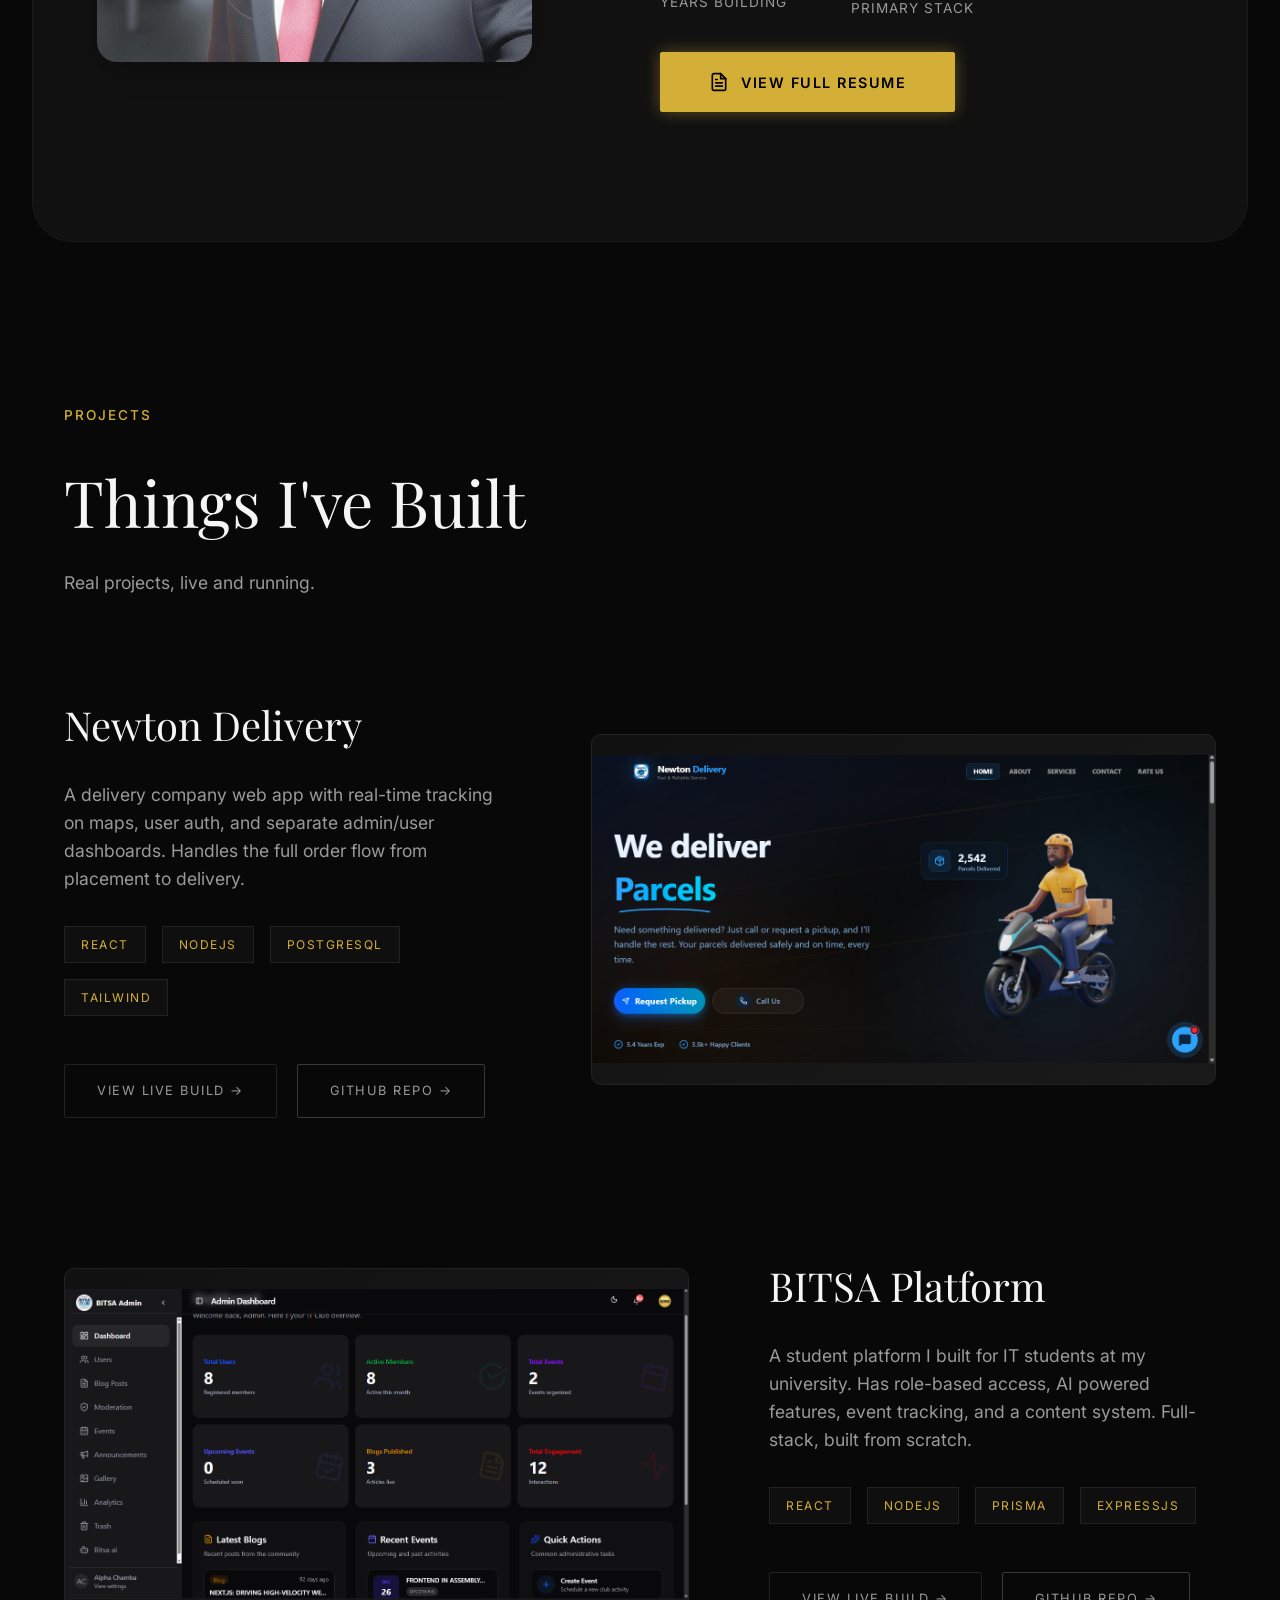
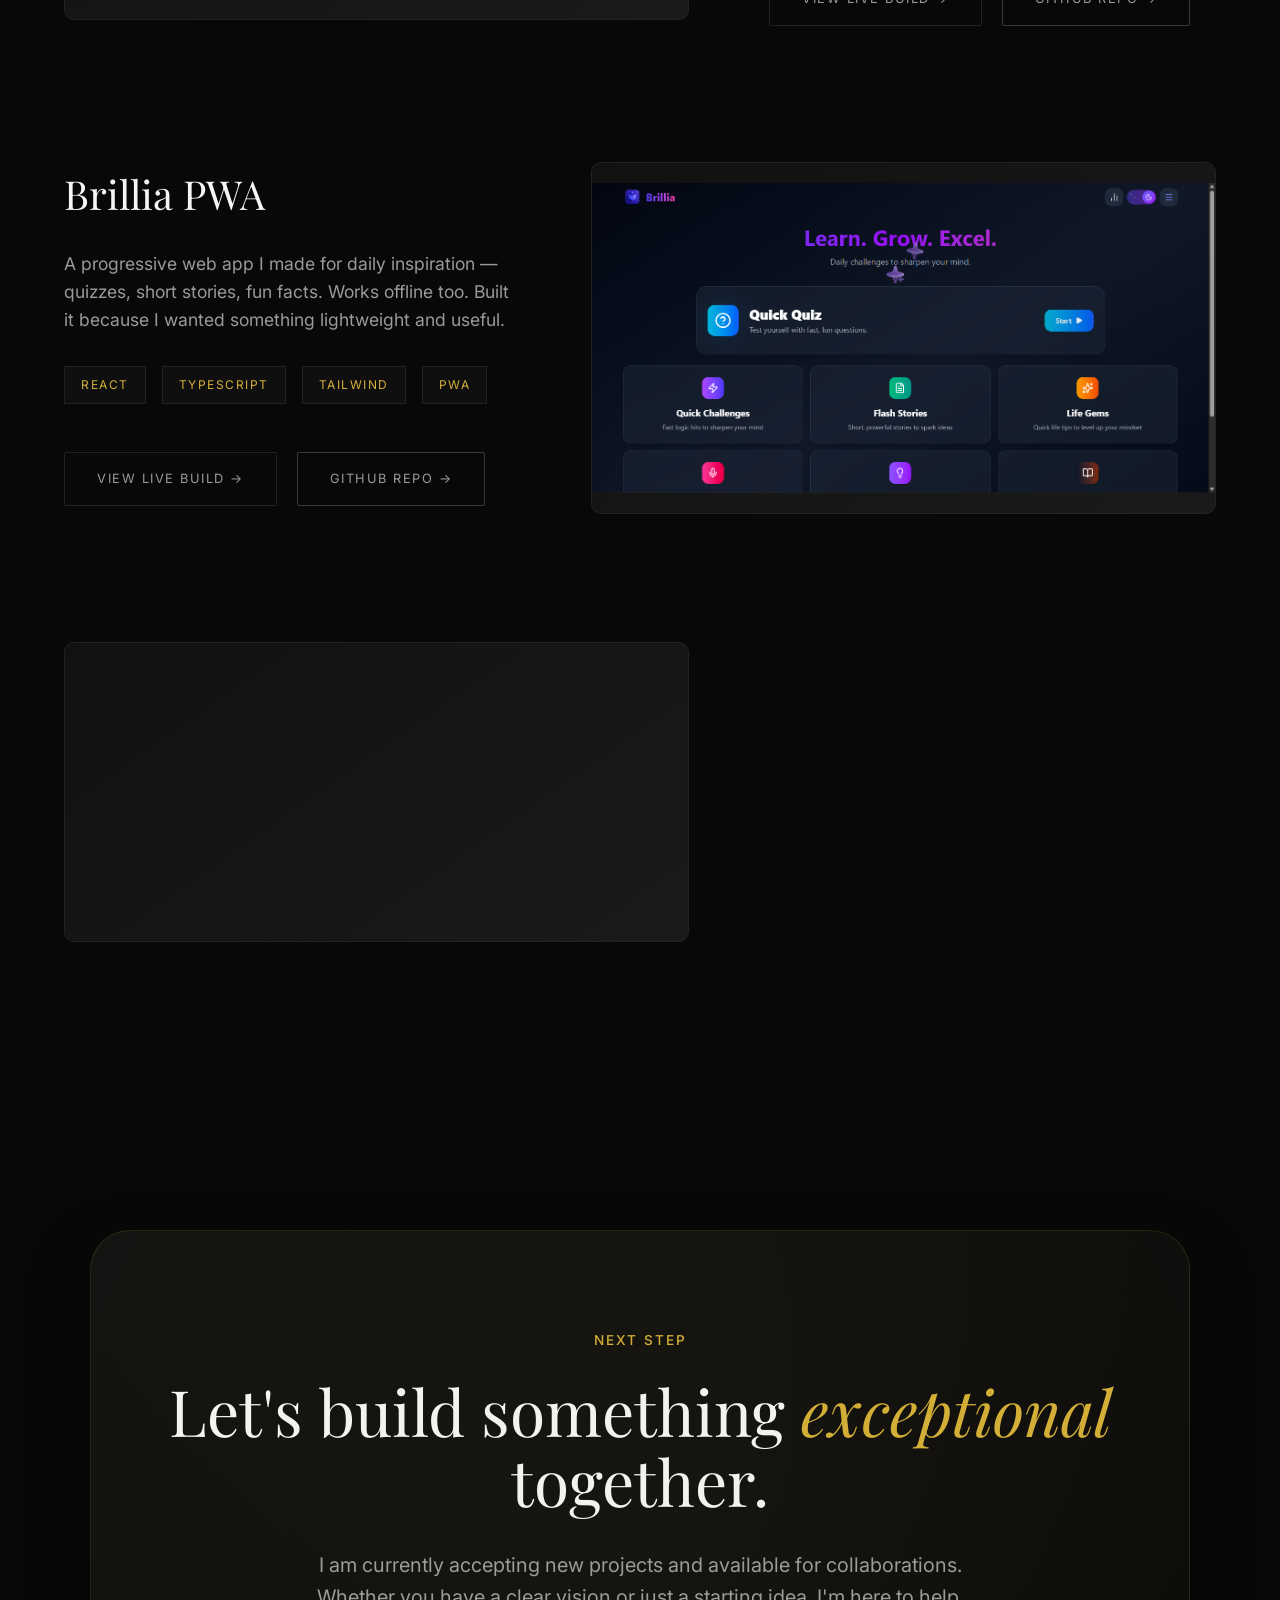
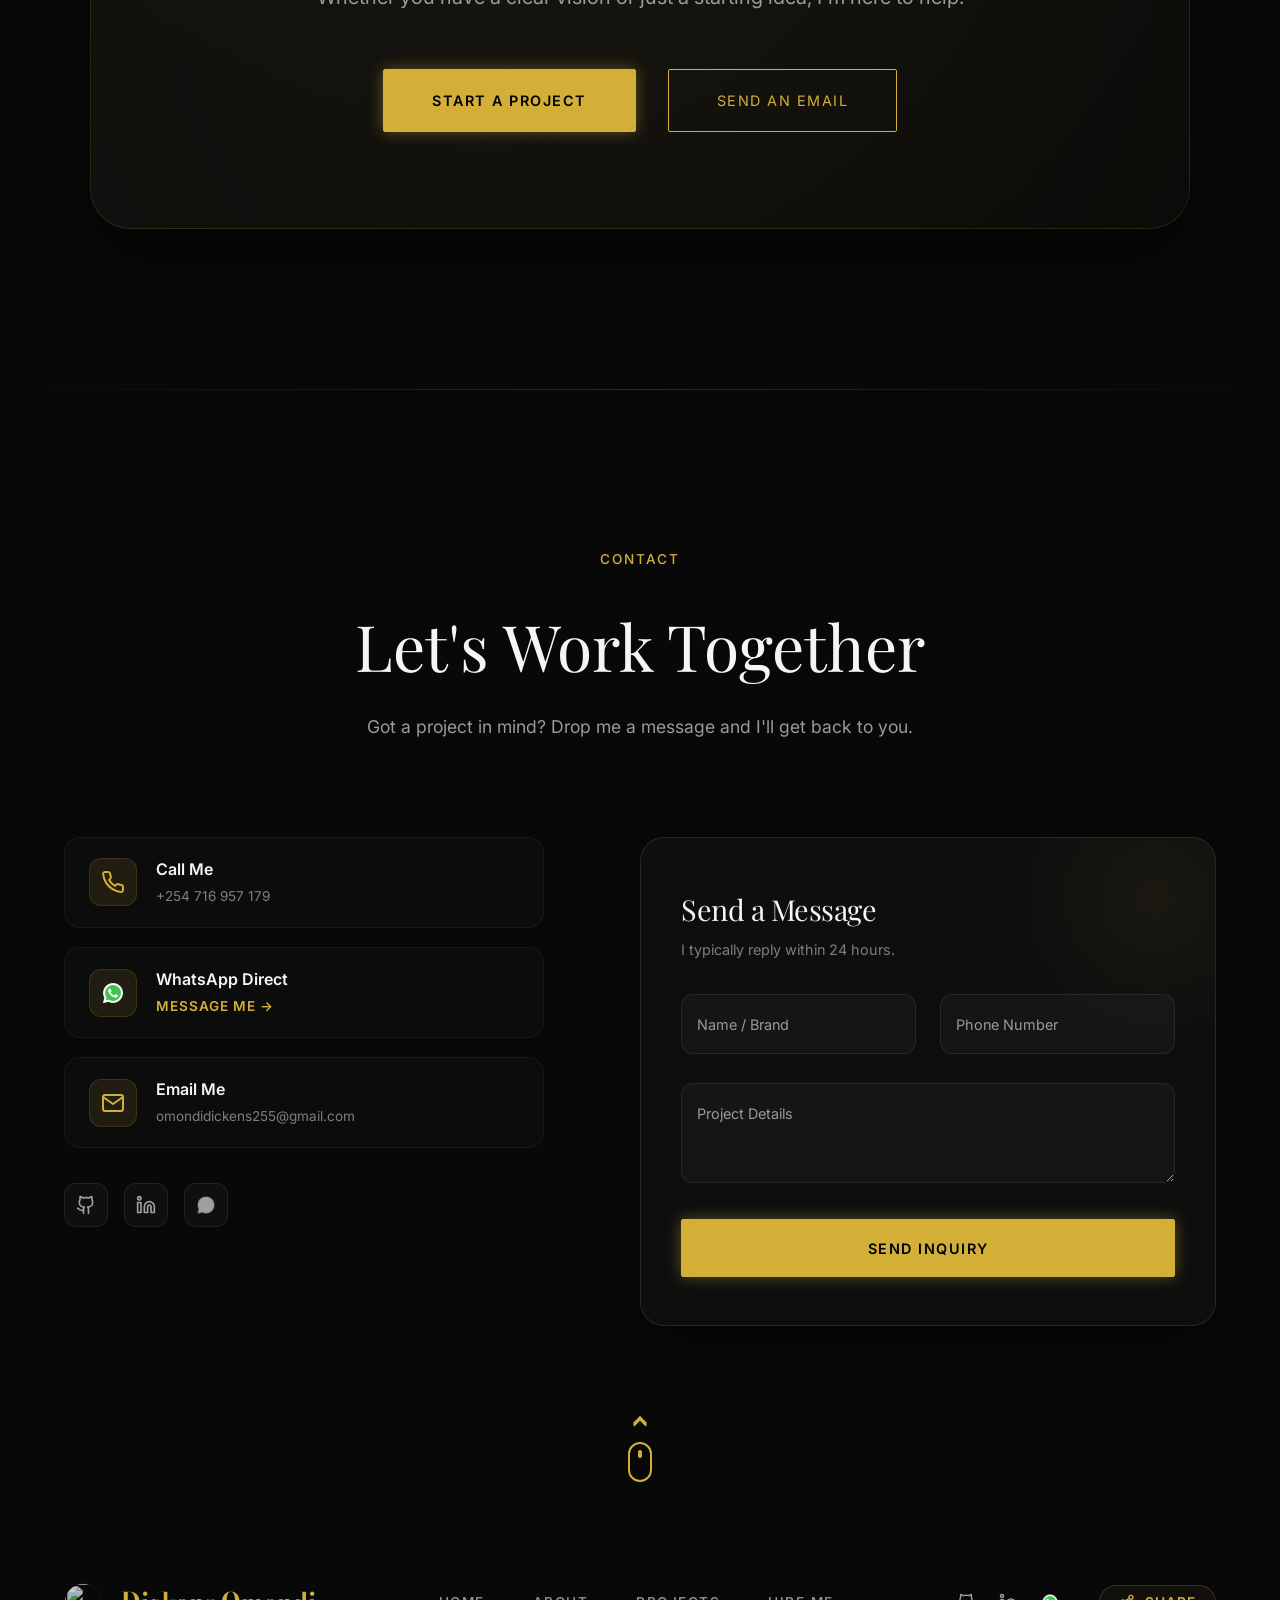
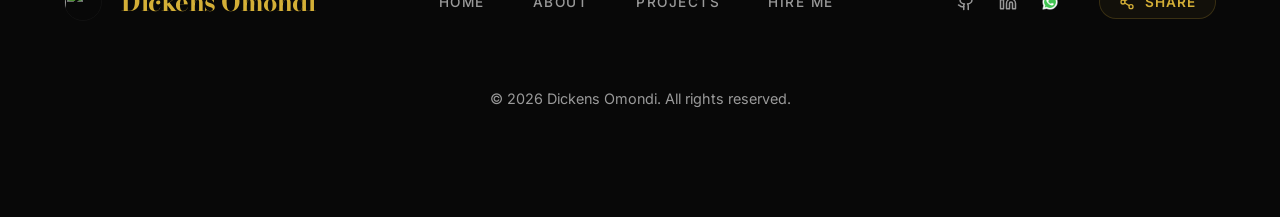
==== commit 0319ea44: "feat: add scroll-to-top indicator to footer with smooth scroll functionality" ====
--- a/index.html
+++ b/index.html
@@ -706,6 +706,15 @@
     </script>
 
     <footer class="footer fade-in">
+      <div id="scroll-top" class="scroll-indicator scroll-up">
+        <div class="arrows">
+          <span></span>
+          <span></span>
+        </div>
+        <div class="mouse">
+          <div class="wheel"></div>
+        </div>
+      </div>
       <div class="footer-content">
         <div class="footer-logo-group">
           <div class="admin-avatar-wrapper" onclick="window.location.href='admin/'">
--- a/styles.css
+++ b/styles.css
@@ -1806,26 +1806,28 @@
   }
 
   .footer-logo-group {
-    flex-direction: column;
-    gap: 1rem;
-  }
-
-  .footer .logo {
-    font-size: 1.8rem;
-    margin-bottom: 0;
+    flex-direction: row;
+    justify-content: center;
+    align-items: center;
+    gap: 1.2rem;
     position: relative;
-    display: inline-block;
-  }
-
-  /* Elegant gold accent instead of heavy line */
-  .footer .logo::after {
+    padding-bottom: 1.5rem;
+  }
+
+  .footer-logo-group::after {
     content: '';
-    display: block;
+    position: absolute;
+    bottom: 0;
+    left: 50%;
+    transform: translateX(-50%);
     width: 60px;
     height: 1px;
     background: linear-gradient(90deg, transparent, var(--accent-color), transparent);
-    margin: 0.8rem auto 0;
-    border-radius: 2px;
+  }
+
+  .footer .logo {
+    font-size: 1.5rem;
+    margin-bottom: 0;
   }
 
   /* Nav links — Elegant 2×2 grid */
@@ -2071,3 +2073,54 @@
   transform: scale(1.05);
   filter: brightness(1.1);
 }
+
+/* Scroll Up Indicator in Footer */
+.scroll-indicator.scroll-up {
+  position: absolute;
+  top: -4rem;
+  bottom: auto;
+  left: 50%;
+  transform: translateX(-50%);
+  display: flex;
+  flex-direction: column;
+  align-items: center;
+  gap: 0.5rem;
+  cursor: pointer;
+  z-index: 100;
+  opacity: 1;
+  visibility: visible;
+  transition: all 0.4s ease;
+}
+
+.scroll-indicator.scroll-up:hover {
+  opacity: 1;
+  transform: translateX(-50%) translateY(-5px);
+}
+
+.scroll-indicator.scroll-up .arrows {
+  display: flex;
+  flex-direction: column;
+  align-items: center;
+  transform: rotate(180deg); /* Flip arrows to point up */
+  margin-bottom: 0.5rem;
+}
+
+.scroll-indicator.scroll-up .wheel {
+  animation: scroll-wheel-up 2s infinite;
+}
+
+@keyframes scroll-wheel-up {
+  0% { top: 25px; opacity: 1; }
+  100% { top: 6px; opacity: 0; }
+}
+
+@media (max-width: 768px) {
+  .scroll-indicator.scroll-up {
+    top: -3.5rem;
+    transform: translateX(-50%) scale(0.8);
+  }
+  
+  .scroll-indicator.scroll-up:hover {
+    transform: translateX(-50%) translateY(-3px) scale(0.8);
+  }
+}
